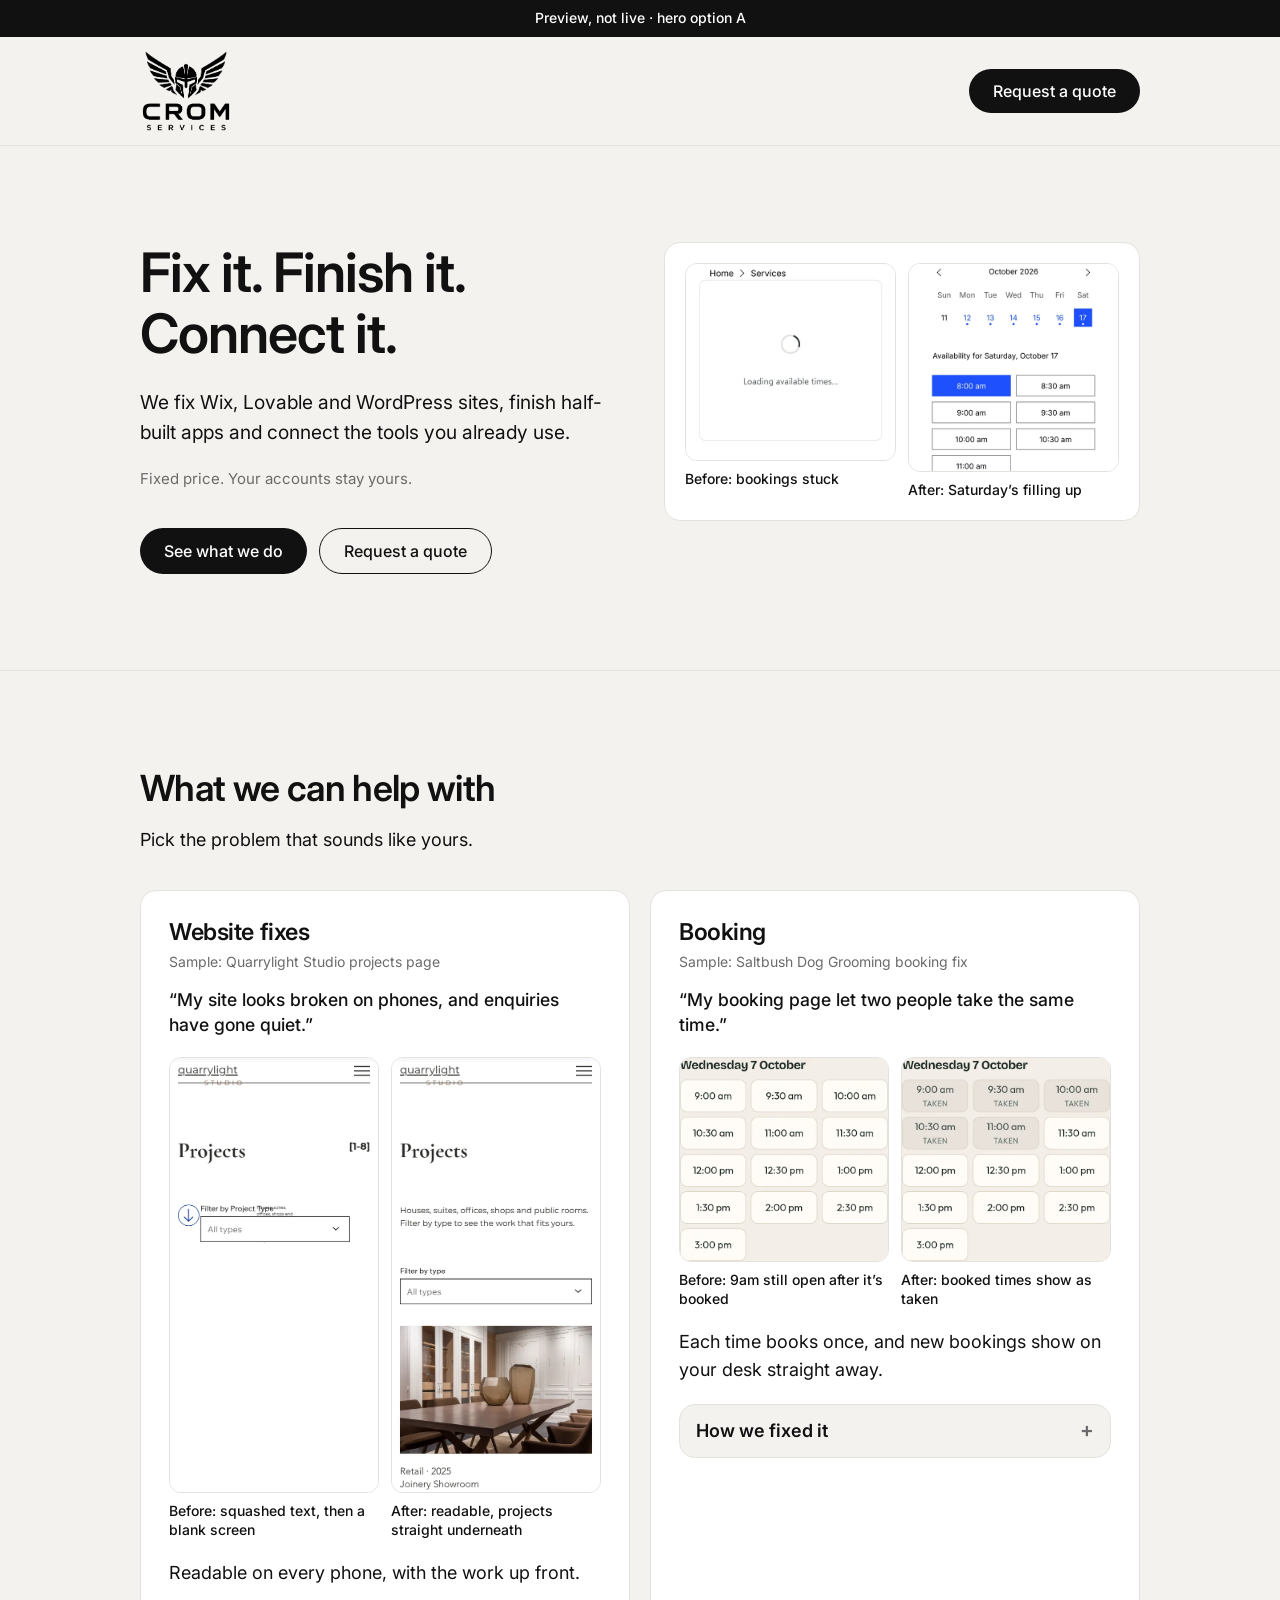
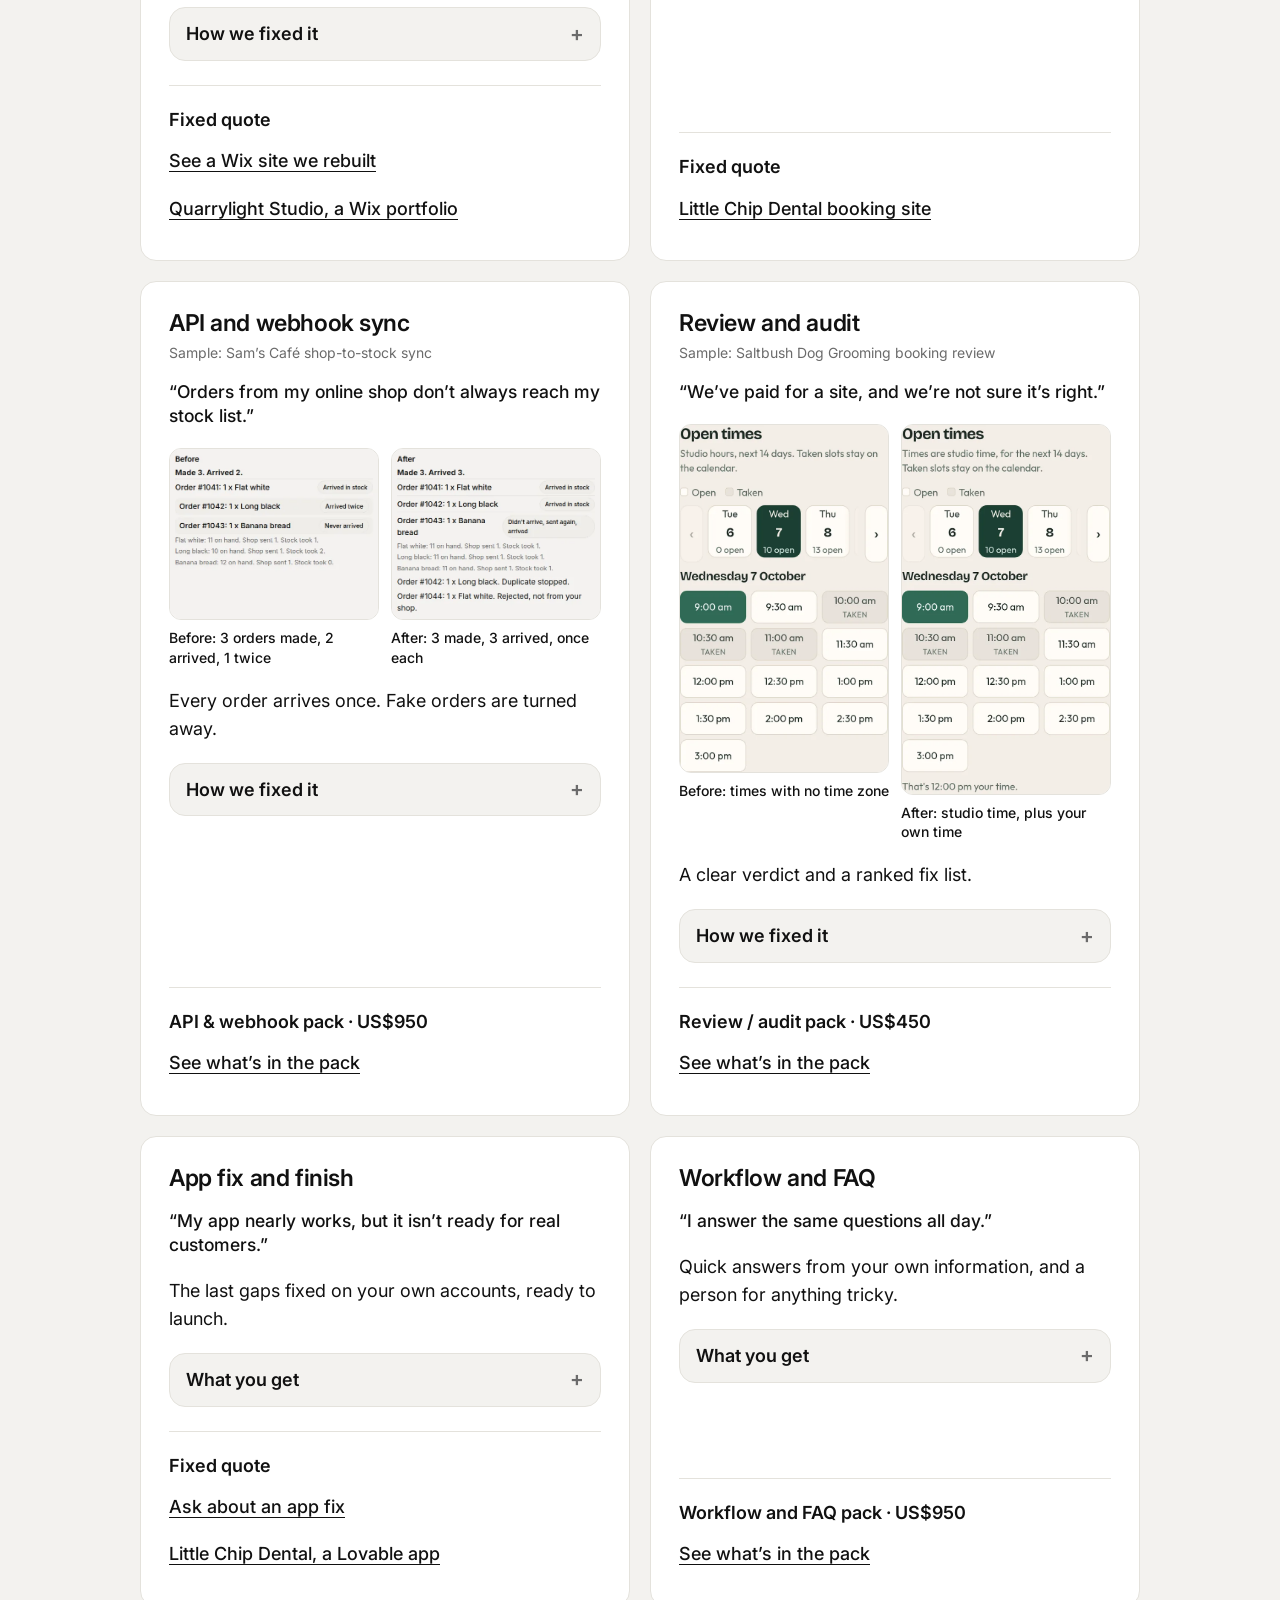
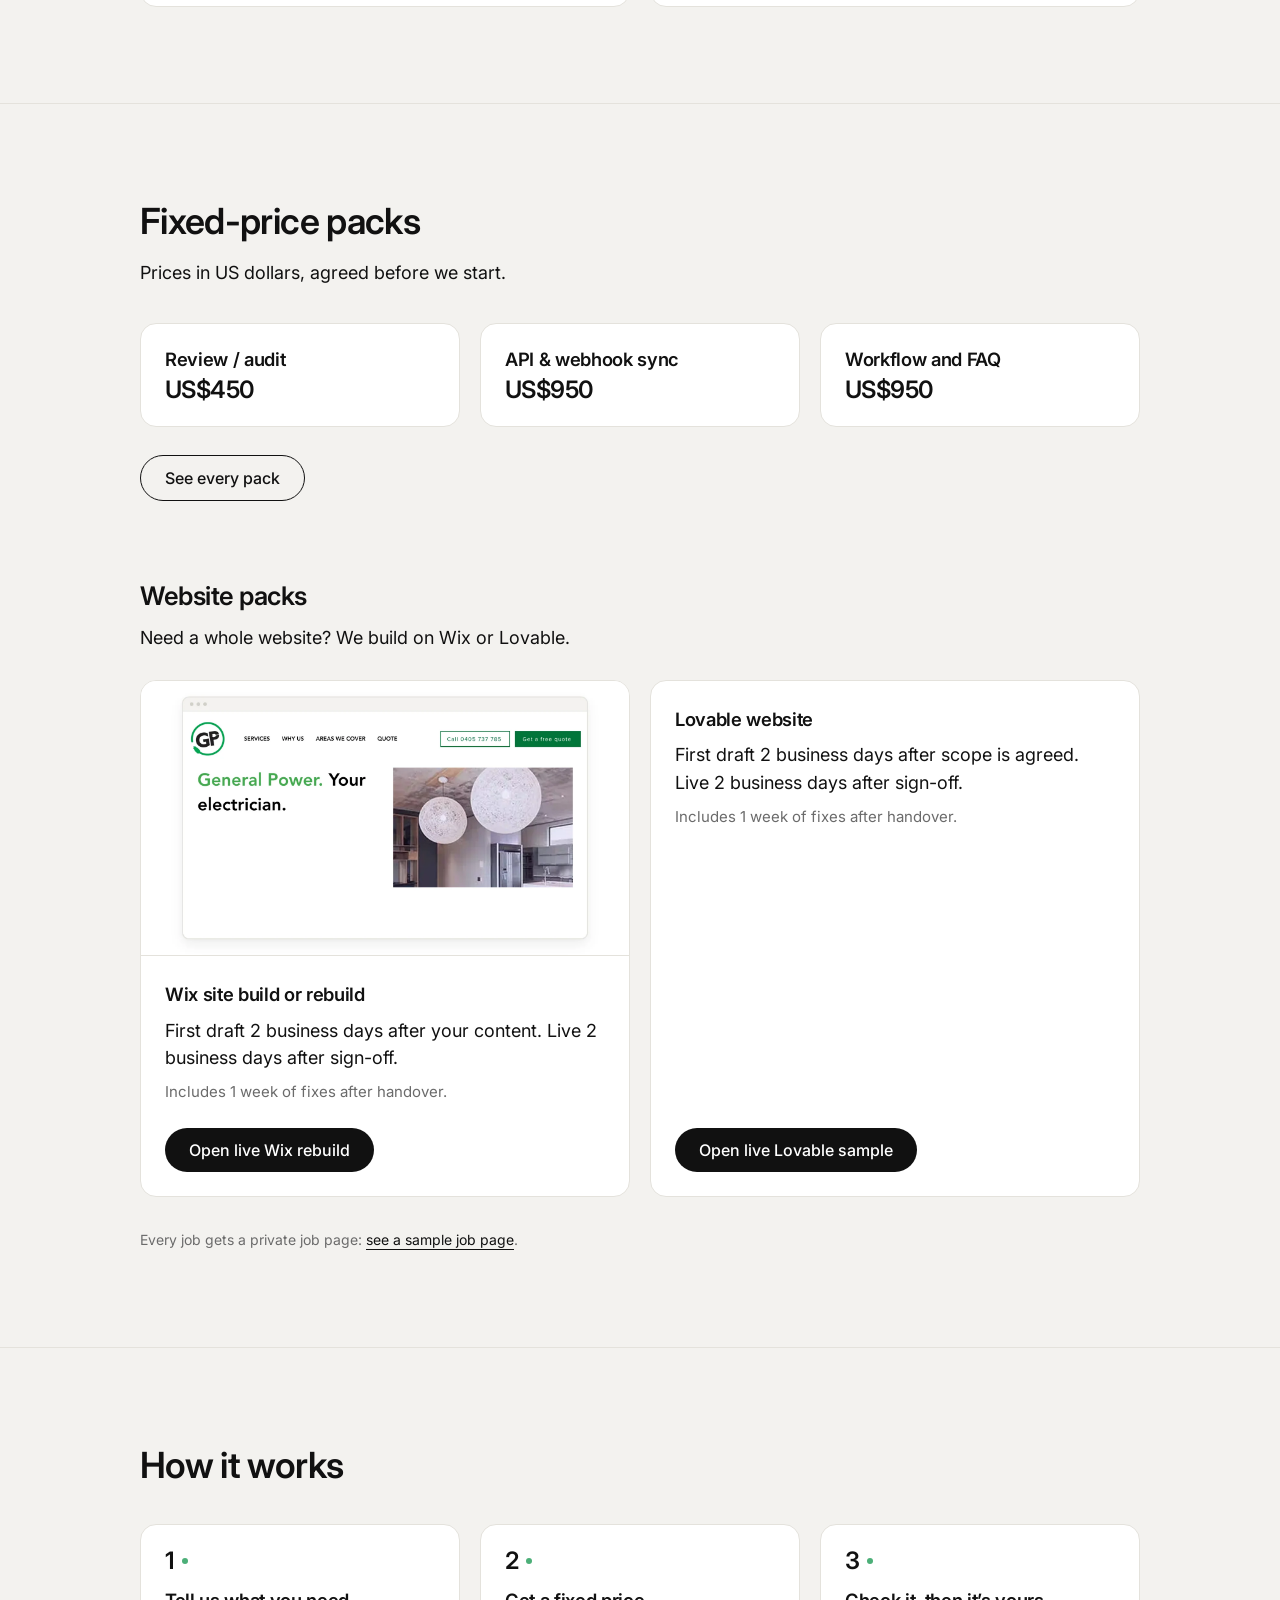
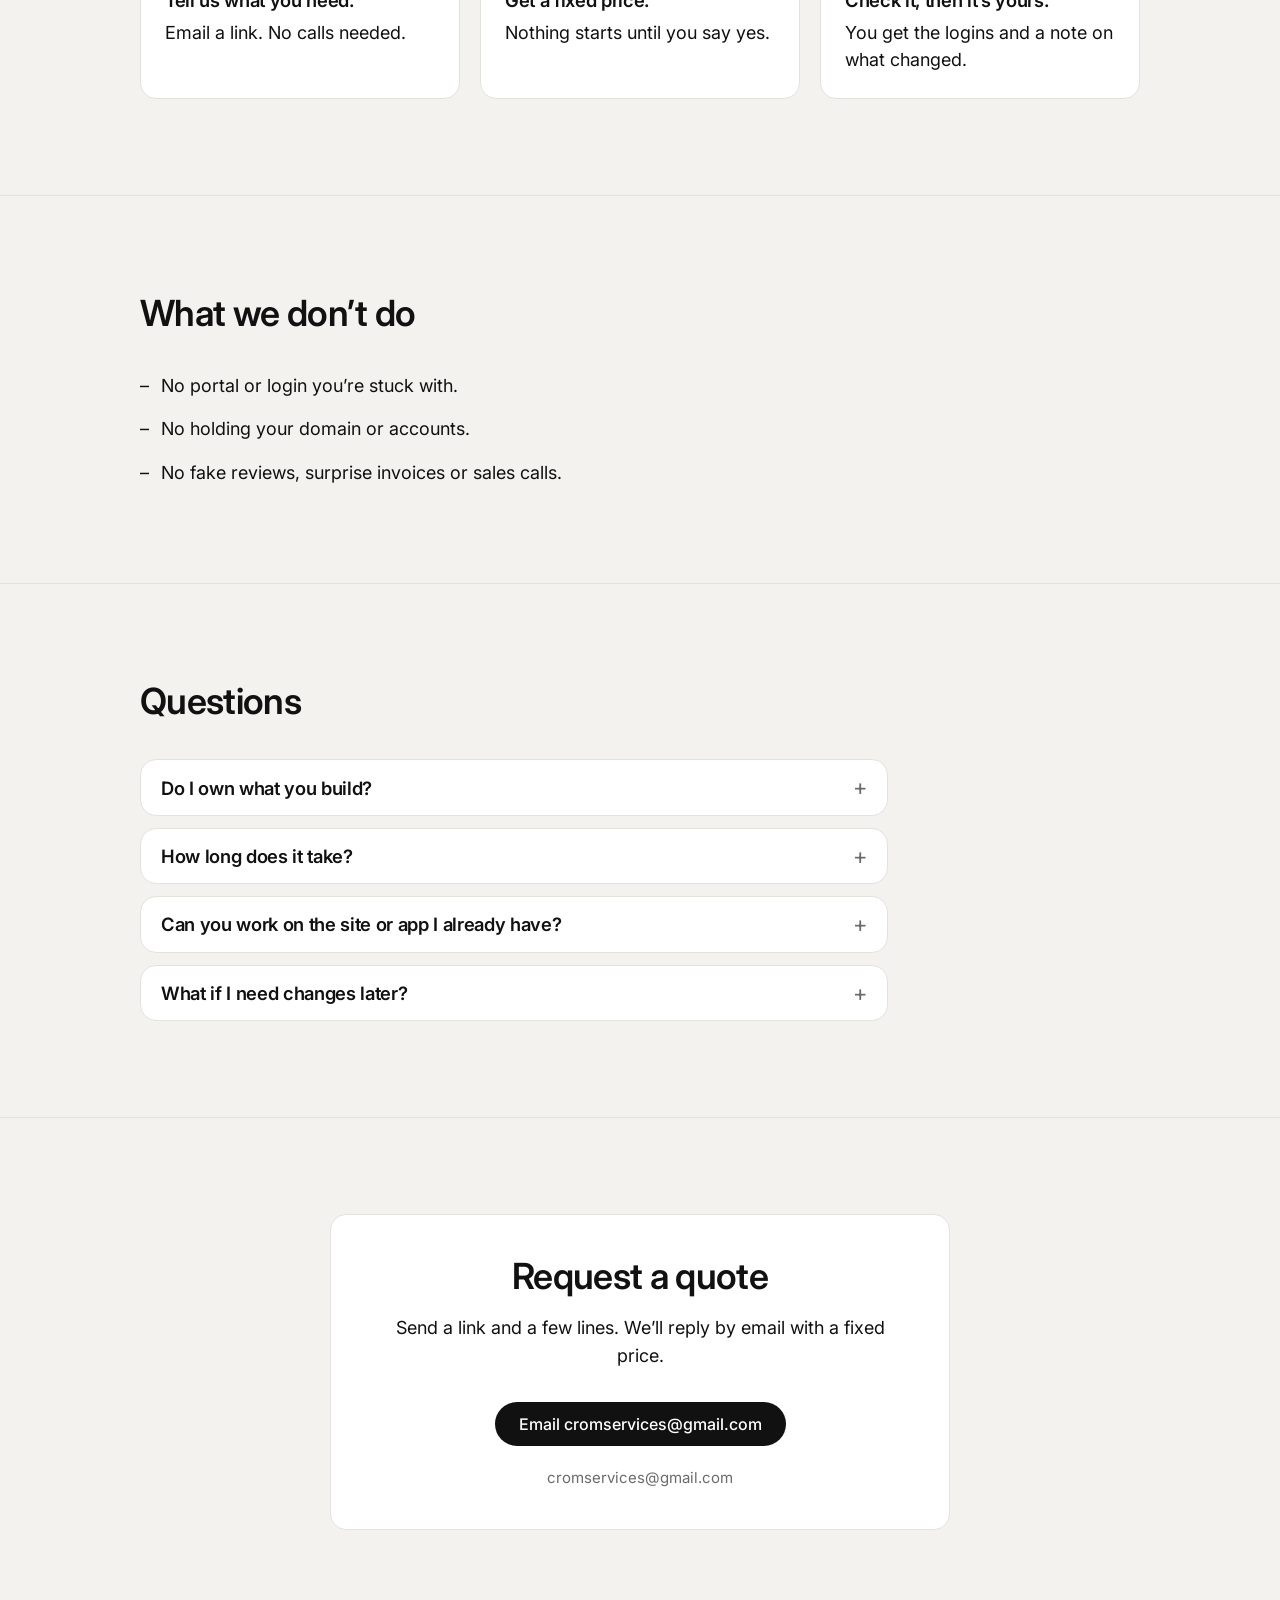
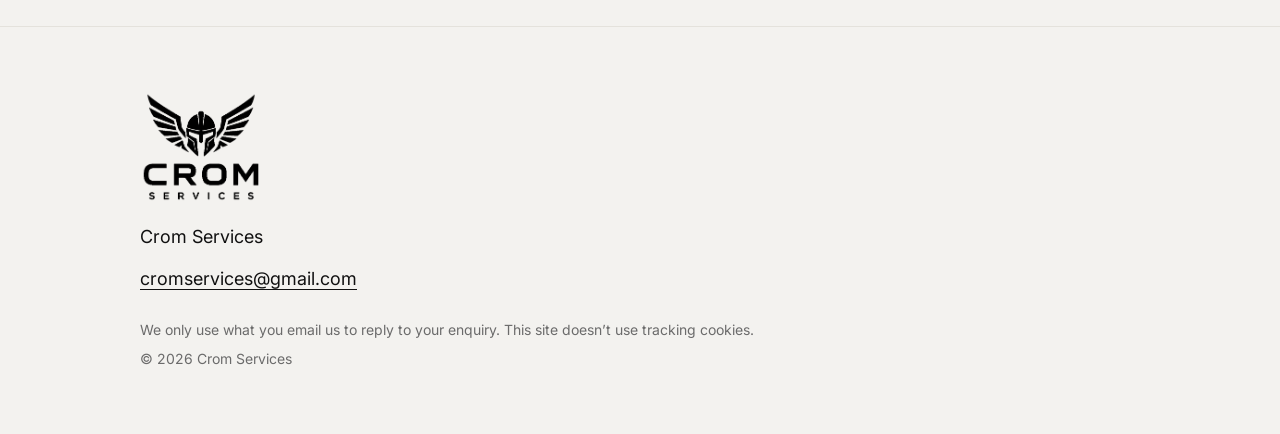
==== hero-a/index.html @ 118397bd "Preview: three hero options (A Wattlebird pair, B Saltbush pair, C Wattlebird loop)" ====
<!DOCTYPE html><html lang="en-AU"><head><meta charSet="utf-8"/><meta name="viewport" content="width=device-width, initial-scale=1"/><link rel="preload" as="image" href="img/logo-v26-lock-inverse-transparent-tight.png"/><link rel="preload" as="image" href="img/v3/hero-wb-before.webp"/><link rel="preload" as="image" href="img/v3/hero-wb-after.webp"/><link rel="stylesheet" href="styles-C2WuXiCx.css" data-precedence="default"/><link rel="stylesheet" href="https://fonts.googleapis.com/css2?family=Inter:wght@400;500;600;700&amp;display=swap" data-precedence="default"/><meta name="robots" content="noindex, nofollow, noarchive"/><meta name="googlebot" content="noindex, nofollow"/><title>Preview, not live · Crom Services | Automation, API and Website Fixes from Australia</title><meta name="author" content="Crom Services"/><meta property="og:type" content="website"/><meta property="og:site_name" content="Crom Services"/><meta property="og:locale" content="en_AU"/><meta name="description" content="We fix Wix, Lovable and WordPress sites, finish half-built apps and connect your tools. Fixed price before we start, and your accounts stay yours."/><meta property="og:title" content="Crom Services | Automation, API and Website Fixes from Australia"/><meta property="og:description" content="We fix Wix, Lovable and WordPress sites, finish half-built apps and connect your tools. Fixed price before we start, and your accounts stay yours."/><meta property="og:image" content="https://cromservices.com.au/v3/og-home-cafe-1200x630.jpg"/><meta property="og:image:width" content="1200"/><meta property="og:image:height" content="630"/><meta property="og:image:type" content="image/jpeg"/><meta property="og:image:alt" content="Sam&#x27;s Café orders before and after: 3 made and only 2 arrived in stock, then 3 made and all 3 arrived, once each. Fix it. Finish it. Connect it."/><meta name="twitter:card" content="summary_large_image"/><meta name="twitter:title" content="Crom Services | Automation, API and Website Fixes from Australia"/><meta name="twitter:description" content="We fix Wix, Lovable and WordPress sites, finish half-built apps and connect your tools. Fixed price before we start, and your accounts stay yours."/><meta name="twitter:image" content="https://cromservices.com.au/v3/og-home-cafe-1200x630.jpg"/><meta name="twitter:image:alt" content="Sam&#x27;s Café orders before and after: 3 made and only 2 arrived in stock, then 3 made and all 3 arrived, once each. Fix it. Finish it. Connect it."/><link rel="icon" href="img/favicon.ico" type="image/x-icon"/><link rel="preconnect" href="https://fonts.googleapis.com"/><link rel="preconnect" href="https://fonts.gstatic.com" crossorigin="anonymous"/></head><body><div role="note" style="position:sticky;top:0;z-index:70;background:#111111;color:#ffffff;font:500 14px/1.4 Inter,system-ui,sans-serif;text-align:center;padding:8px 16px;white-space:nowrap;height:37px;box-sizing:border-box">Preview, not live · hero option A</div><!--$--><a href="#main" class="skip-link">Skip to content</a><header style="top:37px" class="sticky top-0 z-50 border-b border-rule bg-paper"><div class="shell flex items-center justify-between gap-4 py-3"><a href="#top" aria-label="Crom Services, back to the top of the page" class="inline-flex min-h-11 items-center"><img src="img/logo-v26-lock-inverse-transparent-tight.png" alt="Crom Services" width="526" height="481" class="h-16 w-auto md:h-[84px]"/></a><a href="#quote" class="inline-flex min-h-11 cursor-pointer items-center justify-center rounded-full px-6 py-2.5 text-center text-base font-medium no-underline transition-colors disabled:pointer-events-none disabled:opacity-50 bg-ink text-surface hover:bg-ink-hover shrink-0 whitespace-nowrap">Request a quote</a></div></header><main id="main"><section id="top" class="shell pt-14 pb-16 md:pt-24 md:pb-24"><div class="grid items-start gap-10 md:grid-cols-2 md:gap-12"><div class="min-w-0"><h1 class="text-[2.05rem] leading-[1.18] md:text-[3.4rem] md:leading-[1.12]"><span class="block">Fix it. Finish it.</span><span class="block">Connect it.</span></h1><p class="mt-6 max-w-[62ch] text-[1.0625rem] md:text-[1.2rem]">We fix Wix, Lovable and WordPress sites, finish half-built apps and connect the tools you already use.</p><p class="mt-5 max-w-[62ch] text-[0.9375rem] leading-relaxed text-ink-soft">Fixed price. Your accounts stay yours.</p><div class="mt-9 flex flex-col gap-3 sm:flex-row"><a href="#services" class="inline-flex min-h-11 cursor-pointer items-center justify-center rounded-full px-6 py-2.5 text-center text-base font-medium no-underline transition-colors disabled:pointer-events-none disabled:opacity-50 bg-ink text-surface hover:bg-ink-hover w-full sm:w-auto">See what we do</a><a href="#quote" class="inline-flex min-h-11 cursor-pointer items-center justify-center rounded-full px-6 py-2.5 text-center text-base font-medium no-underline transition-colors disabled:pointer-events-none disabled:opacity-50 border border-ink bg-transparent text-ink hover:bg-ink/6 w-full sm:w-auto">Request a quote</a></div></div><div class="min-w-0 rounded-lg border border-rule bg-surface p-4 md:p-5"><div class="grid grid-cols-2 items-start gap-3"><figure class="m-0 min-w-0"><img src="img/v3/hero-wb-before.webp" alt="A booking page on a phone, stuck on “Loading available times…”" width="520" height="488" loading="eager" decoding="async" class="block h-auto w-full rounded-md border border-rule bg-paper"/><figcaption class="mt-2 text-[0.875rem] font-medium leading-snug">Before: bookings stuck</figcaption></figure><figure class="m-0 min-w-0"><img src="img/v3/hero-wb-after.webp" alt="The same booking page after the fix: Saturday selected, with morning times to book" width="520" height="516" loading="eager" decoding="async" class="block h-auto w-full rounded-md border border-rule bg-paper"/><figcaption class="mt-2 text-[0.875rem] font-medium leading-snug">After: Saturday’s filling up</figcaption></figure></div></div></div></section><section id="services" class="border-t border-rule"><div class="shell py-16 md:py-24"><div data-reveal="true"><h2 class="text-[1.75rem] md:text-[2.25rem]">What we can help with</h2><p class="mt-4 max-w-[62ch]">Pick the problem that sounds like yours.</p></div><ul class="mt-9 grid gap-5 md:grid-cols-2"><li id="website-fixes" data-reveal="true" class="flex min-w-0 flex-col rounded-lg border border-rule bg-surface p-6 md:p-7"><h3 class="text-[1.3rem] md:text-[1.45rem]">Website fixes</h3><p class="mt-1 text-[0.875rem] text-ink-soft">Sample: Quarrylight Studio projects page</p><p class="mt-4 text-[1.05rem] font-medium leading-snug md:text-[1.1rem]">“My site looks broken on phones, and enquiries have gone quiet.”</p><div class="mt-5 grid grid-cols-2 items-start gap-3"><figure class="m-0 min-w-0"><img src="img/v3/web-before-projects.webp" alt="Projects page on a phone before the fix: squashed text, then a blank screen" width="520" height="1085" loading="lazy" decoding="async" class="block h-auto w-full rounded-md border border-rule bg-paper"/><figcaption class="mt-2 text-[0.875rem] font-medium leading-snug">Before: squashed text, then a blank screen</figcaption></figure><figure class="m-0 min-w-0"><img src="img/v3/web-after-projects.webp" alt="The same page after the fix: readable intro, one filter and the first project" width="520" height="1085" loading="lazy" decoding="async" class="block h-auto w-full rounded-md border border-rule bg-paper"/><figcaption class="mt-2 text-[0.875rem] font-medium leading-snug">After: readable, projects straight underneath</figcaption></figure></div><p class="mt-5">Readable on every phone, with the work up front.</p><details class="group mt-5 rounded-lg border border-rule bg-paper"><summary class="flex min-h-11 cursor-pointer items-center justify-between gap-4 px-4 py-3 font-semibold">How we fixed it<span aria-hidden="true" class="shrink-0 text-[1.3rem] leading-none text-ink-soft transition-transform duration-200 group-open:rotate-45">+</span></summary><div class="px-4 pb-4"><ol class="space-y-2.5"><li class="flex gap-3"><span aria-hidden="true" class="mt-[0.1rem] inline-flex h-6 w-6 shrink-0 items-center justify-center rounded-full border border-rule bg-surface text-[0.8125rem] font-semibold">1</span><span>Send us the link and what’s wrong.</span></li><li class="flex gap-3"><span aria-hidden="true" class="mt-[0.1rem] inline-flex h-6 w-6 shrink-0 items-center justify-center rounded-full border border-rule bg-surface text-[0.8125rem] font-semibold">2</span><span>Get a fixed quote for the fix, or for a rebuild.</span></li><li class="flex gap-3"><span aria-hidden="true" class="mt-[0.1rem] inline-flex h-6 w-6 shrink-0 items-center justify-center rounded-full border border-rule bg-surface text-[0.8125rem] font-semibold">3</span><span>We fix it on your own account and check it on phone, tablet and desktop.</span></li></ol><p class="mt-4 text-[0.9375rem] text-ink-soft">What we found: squashed text, a stray label and a screen of empty space. We fixed what hid the projects first.</p></div></details><div class="mt-auto pt-6"><div class="border-t border-rule pt-5"><p class="font-semibold">Fixed quote</p><ul class="mt-1"><li><a href="https://www.generalpower.com.au" target="_blank" rel="noopener noreferrer" class="inline-block py-[0.6rem] font-medium underline underline-offset-4 hover:no-underline">See a Wix site we rebuilt<span class="sr-only"> (opens in a new tab)</span></a></li><li><a href="https://cromservices.wixstudio.com/crom-demo-portfolio" target="_blank" rel="noopener noreferrer" class="inline-block py-[0.6rem] font-medium underline underline-offset-4 hover:no-underline">Quarrylight Studio, a Wix portfolio<span class="sr-only"> (opens in a new tab)</span></a></li></ul></div></div></li><li id="booking" data-reveal="true" class="flex min-w-0 flex-col rounded-lg border border-rule bg-surface p-6 md:p-7"><h3 class="text-[1.3rem] md:text-[1.45rem]">Booking</h3><p class="mt-1 text-[0.875rem] text-ink-soft">Sample: Saltbush Dog Grooming booking fix</p><p class="mt-4 text-[1.05rem] font-medium leading-snug md:text-[1.1rem]">“My booking page let two people take the same time.”</p><div class="mt-5 grid grid-cols-2 items-start gap-3"><figure class="m-0 min-w-0"><img src="img/v3/book-before-9am.webp" alt="Booking times for Wednesday before the fix: 9:00 am still open after it was booked" width="560" height="546" loading="lazy" decoding="async" class="block h-auto w-full rounded-md border border-rule bg-paper"/><figcaption class="mt-2 text-[0.875rem] font-medium leading-snug">Before: 9am still open after it’s booked</figcaption></figure><figure class="m-0 min-w-0"><img src="img/v3/book-after-9am.webp" alt="The same day after the fix: 9:00 am and the other booked times show as taken" width="560" height="546" loading="lazy" decoding="async" class="block h-auto w-full rounded-md border border-rule bg-paper"/><figcaption class="mt-2 text-[0.875rem] font-medium leading-snug">After: booked times show as taken</figcaption></figure></div><p class="mt-5">Each time books once, and new bookings show on your desk straight away.</p><details class="group mt-5 rounded-lg border border-rule bg-paper"><summary class="flex min-h-11 cursor-pointer items-center justify-between gap-4 px-4 py-3 font-semibold">How we fixed it<span aria-hidden="true" class="shrink-0 text-[1.3rem] leading-none text-ink-soft transition-transform duration-200 group-open:rotate-45">+</span></summary><div class="px-4 pb-4"><ol class="space-y-2.5"><li class="flex gap-3"><span aria-hidden="true" class="mt-[0.1rem] inline-flex h-6 w-6 shrink-0 items-center justify-center rounded-full border border-rule bg-surface text-[0.8125rem] font-semibold">1</span><span>Booked times now show as taken for everyone.</span></li><li class="flex gap-3"><span aria-hidden="true" class="mt-[0.1rem] inline-flex h-6 w-6 shrink-0 items-center justify-center rounded-full border border-rule bg-surface text-[0.8125rem] font-semibold">2</span><span>If two people try at once, the second is asked to pick another time.</span></li><li class="flex gap-3"><span aria-hidden="true" class="mt-[0.1rem] inline-flex h-6 w-6 shrink-0 items-center justify-center rounded-full border border-rule bg-surface text-[0.8125rem] font-semibold">3</span><span>New bookings appear on your desk without a reload.</span></li></ol><p class="mt-4 text-[0.9375rem] text-ink-soft">We found nine problems. Fixed first: the four that stop launch, double bookings first. Then the next three. Flagged for later: two that don’t lose bookings.</p></div></details><div class="mt-auto pt-6"><div class="border-t border-rule pt-5"><p class="font-semibold">Fixed quote</p><ul class="mt-1"><li><a href="https://little-chip-dental.lovable.app/" target="_blank" rel="noopener noreferrer" class="inline-block py-[0.6rem] font-medium underline underline-offset-4 hover:no-underline">Little Chip Dental booking site<span class="sr-only"> (opens in a new tab)</span></a></li></ul></div></div></li><li id="api-sync" data-reveal="true" class="flex min-w-0 flex-col rounded-lg border border-rule bg-surface p-6 md:p-7"><h3 class="text-[1.3rem] md:text-[1.45rem]">API and webhook sync</h3><p class="mt-1 text-[0.875rem] text-ink-soft">Sample: Sam’s Café shop-to-stock sync</p><p class="mt-4 text-[1.05rem] font-medium leading-snug md:text-[1.1rem]">“Orders from my online shop don’t always reach my stock list.”</p><div class="mt-5 grid grid-cols-2 items-start gap-3"><figure class="m-0 min-w-0"><img src="img/v3/api-before-orders.webp" alt="Before: 3 orders made, 2 arrived in stock. One arrived twice and one never arrived." width="492" height="403" loading="lazy" decoding="async" class="block h-auto w-full rounded-md border border-rule bg-paper"/><figcaption class="mt-2 text-[0.875rem] font-medium leading-snug">Before: 3 orders made, 2 arrived, 1 twice</figcaption></figure><figure class="m-0 min-w-0"><img src="img/v3/api-after-orders.webp" alt="After: 3 orders made, 3 arrived in stock. The repeat was stopped and a fake order was turned away." width="492" height="403" loading="lazy" decoding="async" class="block h-auto w-full rounded-md border border-rule bg-paper"/><figcaption class="mt-2 text-[0.875rem] font-medium leading-snug">After: 3 made, 3 arrived, once each</figcaption></figure></div><p class="mt-5">Every order arrives once. Fake orders are turned away.</p><details class="group mt-5 rounded-lg border border-rule bg-paper"><summary class="flex min-h-11 cursor-pointer items-center justify-between gap-4 px-4 py-3 font-semibold">How we fixed it<span aria-hidden="true" class="shrink-0 text-[1.3rem] leading-none text-ink-soft transition-transform duration-200 group-open:rotate-45">+</span></summary><div class="px-4 pb-4"><ol class="space-y-2.5"><li class="flex gap-3"><span aria-hidden="true" class="mt-[0.1rem] inline-flex h-6 w-6 shrink-0 items-center justify-center rounded-full border border-rule bg-surface text-[0.8125rem] font-semibold">1</span><span>Name the two tools that should talk to each other.</span></li><li class="flex gap-3"><span aria-hidden="true" class="mt-[0.1rem] inline-flex h-6 w-6 shrink-0 items-center justify-center rounded-full border border-rule bg-surface text-[0.8125rem] font-semibold">2</span><span>Missing orders are sent again, and repeats are stopped.</span></li><li class="flex gap-3"><span aria-hidden="true" class="mt-[0.1rem] inline-flex h-6 w-6 shrink-0 items-center justify-center rounded-full border border-rule bg-surface text-[0.8125rem] font-semibold">3</span><span>One connection, checked and handed over.</span></li></ol><img src="img/v3/api-triage.webp" alt="What we checked: 1 order never arrived and 1 arrived twice. Fixed first: missing orders, then duplicates. Flagged for later: orders from before the switch-on." width="1100" height="483" loading="lazy" decoding="async" class="mt-4 block h-auto w-full rounded-md border border-rule"/></div></details><div class="mt-auto pt-6"><div class="border-t border-rule pt-5"><p class="font-semibold">API &amp; webhook pack · US$950</p><ul class="mt-1"><li><a href="https://cromservices.github.io/job-page-sample/packs/" target="_blank" rel="noopener noreferrer" class="inline-block py-[0.6rem] font-medium underline underline-offset-4 hover:no-underline">See what’s in the pack<span class="sr-only"> (opens in a new tab)</span></a></li></ul></div></div></li><li id="review" data-reveal="true" class="flex min-w-0 flex-col rounded-lg border border-rule bg-surface p-6 md:p-7"><h3 class="text-[1.3rem] md:text-[1.45rem]">Review and audit</h3><p class="mt-1 text-[0.875rem] text-ink-soft">Sample: Saltbush Dog Grooming booking review</p><p class="mt-4 text-[1.05rem] font-medium leading-snug md:text-[1.1rem]">“We’ve paid for a site, and we’re not sure it’s right.”</p><div class="mt-5 grid grid-cols-2 items-start gap-3"><figure class="m-0 min-w-0"><img src="img/v3/review-before-time.webp" alt="Booking times on a phone before the fix, with no time zone shown" width="560" height="934" loading="lazy" decoding="async" class="block h-auto w-full rounded-md border border-rule bg-paper"/><figcaption class="mt-2 text-[0.875rem] font-medium leading-snug">Before: times with no time zone</figcaption></figure><figure class="m-0 min-w-0"><img src="img/v3/review-after-time.webp" alt="The same times after the fix, marked studio time, with “That’s 12:00 pm your time.” underneath" width="560" height="993" loading="lazy" decoding="async" class="block h-auto w-full rounded-md border border-rule bg-paper"/><figcaption class="mt-2 text-[0.875rem] font-medium leading-snug">After: studio time, plus your own time</figcaption></figure></div><p class="mt-5">A clear verdict and a ranked fix list.</p><details class="group mt-5 rounded-lg border border-rule bg-paper"><summary class="flex min-h-11 cursor-pointer items-center justify-between gap-4 px-4 py-3 font-semibold">How we fixed it<span aria-hidden="true" class="shrink-0 text-[1.3rem] leading-none text-ink-soft transition-transform duration-200 group-open:rotate-45">+</span></summary><div class="px-4 pb-4"><ol class="space-y-2.5"><li class="flex gap-3"><span aria-hidden="true" class="mt-[0.1rem] inline-flex h-6 w-6 shrink-0 items-center justify-center rounded-full border border-rule bg-surface text-[0.8125rem] font-semibold">1</span><span>Tell us what to check: a website, an app or an automation.</span></li><li class="flex gap-3"><span aria-hidden="true" class="mt-[0.1rem] inline-flex h-6 w-6 shrink-0 items-center justify-center rounded-full border border-rule bg-surface text-[0.8125rem] font-semibold">2</span><span>Get a clear verdict, with fixes ranked by what they’d cost you.</span></li><li class="flex gap-3"><span aria-hidden="true" class="mt-[0.1rem] inline-flex h-6 w-6 shrink-0 items-center justify-center rounded-full border border-rule bg-surface text-[0.8125rem] font-semibold">3</span><span>Get an hours estimate, so you decide what to fix first.</span></li></ol><img src="img/v3/review-triage.webp" alt="Our ranking for the booking site: fix now, fix next and flagged for later, each with a one-line reason" width="840" height="930" loading="lazy" decoding="async" class="mt-4 block h-auto w-full rounded-md border border-rule"/></div></details><div class="mt-auto pt-6"><div class="border-t border-rule pt-5"><p class="font-semibold">Review / audit pack · US$450</p><ul class="mt-1"><li><a href="https://cromservices.github.io/job-page-sample/packs/" target="_blank" rel="noopener noreferrer" class="inline-block py-[0.6rem] font-medium underline underline-offset-4 hover:no-underline">See what’s in the pack<span class="sr-only"> (opens in a new tab)</span></a></li></ul></div></div></li><li id="app-fix" data-reveal="true" class="flex min-w-0 flex-col rounded-lg border border-rule bg-surface p-6 md:p-7"><h3 class="text-[1.3rem] md:text-[1.45rem]">App fix and finish</h3><p class="mt-4 text-[1.05rem] font-medium leading-snug md:text-[1.1rem]">“My app nearly works, but it isn’t ready for real customers.”</p><p class="mt-5">The last gaps fixed on your own accounts, ready to launch.</p><details class="group mt-5 rounded-lg border border-rule bg-paper"><summary class="flex min-h-11 cursor-pointer items-center justify-between gap-4 px-4 py-3 font-semibold">What you get<span aria-hidden="true" class="shrink-0 text-[1.3rem] leading-none text-ink-soft transition-transform duration-200 group-open:rotate-45">+</span></summary><div class="px-4 pb-4"><ol class="space-y-2.5"><li class="flex gap-3"><span aria-hidden="true" class="mt-[0.1rem] inline-flex h-6 w-6 shrink-0 items-center justify-center rounded-full border border-rule bg-surface text-[0.8125rem] font-semibold">1</span><span>Send us the app and a list of what isn’t working.</span></li><li class="flex gap-3"><span aria-hidden="true" class="mt-[0.1rem] inline-flex h-6 w-6 shrink-0 items-center justify-center rounded-full border border-rule bg-surface text-[0.8125rem] font-semibold">2</span><span>Agree a fixed price for one fix or a short finish list.</span></li><li class="flex gap-3"><span aria-hidden="true" class="mt-[0.1rem] inline-flex h-6 w-6 shrink-0 items-center justify-center rounded-full border border-rule bg-surface text-[0.8125rem] font-semibold">3</span><span>We fix it, check every step on your own web address and send a short note on what changed.</span></li></ol></div></details><div class="mt-auto pt-6"><div class="border-t border-rule pt-5"><p class="font-semibold">Fixed quote</p><ul class="mt-1"><li><a href="mailto:cromservices@gmail.com?subject=App%20fix%20and%20finish&amp;body=Hi%20Crom%20Services%2C%0A%0ALink%20to%20the%20app%3A%0AWhat%20it%20is%20built%20with%20%28Lovable%20or%20other%29%3A%0AWhat%20isn%E2%80%99t%20working%3A%0A" class="inline-block py-[0.6rem] font-medium underline underline-offset-4 hover:no-underline">Ask about an app fix</a></li><li><a href="https://little-chip-dental.lovable.app/" target="_blank" rel="noopener noreferrer" class="inline-block py-[0.6rem] font-medium underline underline-offset-4 hover:no-underline">Little Chip Dental, a Lovable app<span class="sr-only"> (opens in a new tab)</span></a></li></ul></div></div></li><li id="workflow" data-reveal="true" class="flex min-w-0 flex-col rounded-lg border border-rule bg-surface p-6 md:p-7"><h3 class="text-[1.3rem] md:text-[1.45rem]">Workflow and FAQ</h3><p class="mt-4 text-[1.05rem] font-medium leading-snug md:text-[1.1rem]">“I answer the same questions all day.”</p><p class="mt-5">Quick answers from your own information, and a person for anything tricky.</p><details class="group mt-5 rounded-lg border border-rule bg-paper"><summary class="flex min-h-11 cursor-pointer items-center justify-between gap-4 px-4 py-3 font-semibold">What you get<span aria-hidden="true" class="shrink-0 text-[1.3rem] leading-none text-ink-soft transition-transform duration-200 group-open:rotate-45">+</span></summary><div class="px-4 pb-4"><ol class="space-y-2.5"><li class="flex gap-3"><span aria-hidden="true" class="mt-[0.1rem] inline-flex h-6 w-6 shrink-0 items-center justify-center rounded-full border border-rule bg-surface text-[0.8125rem] font-semibold">1</span><span>Pick one workflow, or one set of customer questions.</span></li><li class="flex gap-3"><span aria-hidden="true" class="mt-[0.1rem] inline-flex h-6 w-6 shrink-0 items-center justify-center rounded-full border border-rule bg-surface text-[0.8125rem] font-semibold">2</span><span>It’s set up in the tools you already use, then checked and handed over.</span></li><li class="flex gap-3"><span aria-hidden="true" class="mt-[0.1rem] inline-flex h-6 w-6 shrink-0 items-center justify-center rounded-full border border-rule bg-surface text-[0.8125rem] font-semibold">3</span><span>You pay any running costs directly.</span></li></ol></div></details><div class="mt-auto pt-6"><div class="border-t border-rule pt-5"><p class="font-semibold">Workflow and FAQ pack · US$950</p><ul class="mt-1"><li><a href="https://cromservices.github.io/job-page-sample/packs/" target="_blank" rel="noopener noreferrer" class="inline-block py-[0.6rem] font-medium underline underline-offset-4 hover:no-underline">See what’s in the pack<span class="sr-only"> (opens in a new tab)</span></a></li></ul></div></div></li></ul></div></section><section id="packs" class="border-t border-rule"><div class="shell py-16 md:py-24"><h2 data-reveal="true" class="text-[1.75rem] md:text-[2.25rem]">Fixed-price packs</h2><p data-reveal="true" class="mt-4 max-w-[62ch]">Prices in US dollars, agreed before we start.</p><ul class="mt-9 grid gap-5 md:grid-cols-3"><li data-reveal="true" class="flex flex-col rounded-lg border border-rule bg-surface p-6"><h3 class="text-[1.15rem]">Review / audit</h3><p class="mt-2 text-[1.5rem] font-semibold leading-none tracking-tight">US$450</p></li><li data-reveal="true" class="flex flex-col rounded-lg border border-rule bg-surface p-6"><h3 class="text-[1.15rem]">API &amp; webhook sync</h3><p class="mt-2 text-[1.5rem] font-semibold leading-none tracking-tight">US$950</p></li><li data-reveal="true" class="flex flex-col rounded-lg border border-rule bg-surface p-6"><h3 class="text-[1.15rem]">Workflow and FAQ</h3><p class="mt-2 text-[1.5rem] font-semibold leading-none tracking-tight">US$950</p></li></ul><div data-reveal="true" class="mt-7"><a href="https://cromservices.github.io/job-page-sample/packs/" target="_blank" rel="noopener noreferrer" class="inline-flex min-h-11 cursor-pointer items-center justify-center rounded-full px-6 py-2.5 text-center text-base font-medium no-underline transition-colors disabled:pointer-events-none disabled:opacity-50 border border-ink bg-transparent text-ink hover:bg-ink/6 w-full sm:w-auto">See every pack<span class="sr-only"> (opens in a new tab)</span></a></div><h3 data-reveal="true" class="mt-16 text-[1.35rem] md:mt-20 md:text-[1.6rem]">Website packs</h3><p data-reveal="true" class="mt-3 max-w-[62ch]">Need a whole website? We build on Wix or Lovable.</p><ul class="mt-7 grid gap-5 md:grid-cols-2"><li data-reveal="true" class="flex flex-col overflow-hidden rounded-lg border border-rule bg-surface"><a href="https://www.generalpower.com.au" target="_blank" rel="noopener noreferrer" class="block border-b border-rule"><img src="img/packs-thumb-wix-generalpower-1600x900.webp" alt="Home page of a Wix site we rebuilt for a local electrician" width="1600" height="900" loading="lazy" decoding="async" class="block h-auto w-full object-cover" style="aspect-ratio:16 / 9"/><span class="sr-only"> (opens in a new tab)</span></a><div class="flex flex-1 flex-col p-6"><h4 class="text-[1.15rem] font-semibold tracking-[-0.018em]">Wix site build or rebuild</h4><p class="mt-2">First draft 2 business days after your content. Live 2 business days after sign-off.</p><p class="mt-2 text-[0.9375rem] text-ink-soft">Includes 1 week of fixes after handover.</p><div class="mt-auto pt-6"><a href="https://www.generalpower.com.au" target="_blank" rel="noopener noreferrer" class="inline-flex min-h-11 cursor-pointer items-center justify-center rounded-full px-6 py-2.5 text-center text-base font-medium no-underline transition-colors disabled:pointer-events-none disabled:opacity-50 bg-ink text-surface hover:bg-ink-hover w-full sm:w-auto whitespace-nowrap">Open live Wix rebuild<span class="sr-only"> (opens in a new tab)</span></a></div></div></li><li data-reveal="true" class="flex flex-col overflow-hidden rounded-lg border border-rule bg-surface"><div class="flex flex-1 flex-col p-6"><h4 class="text-[1.15rem] font-semibold tracking-[-0.018em]">Lovable website</h4><p class="mt-2">First draft 2 business days after scope is agreed. Live 2 business days after sign-off.</p><p class="mt-2 text-[0.9375rem] text-ink-soft">Includes 1 week of fixes after handover.</p><div class="mt-auto pt-6"><a href="https://little-chip-dental.lovable.app/" target="_blank" rel="noopener noreferrer" class="inline-flex min-h-11 cursor-pointer items-center justify-center rounded-full px-6 py-2.5 text-center text-base font-medium no-underline transition-colors disabled:pointer-events-none disabled:opacity-50 bg-ink text-surface hover:bg-ink-hover w-full sm:w-auto whitespace-nowrap">Open live Lovable sample<span class="sr-only"> (opens in a new tab)</span></a></div></div></li></ul><p data-reveal="true" class="mt-8 max-w-[68ch] text-[0.875rem] leading-relaxed text-ink-soft">Every job gets a private job page:<!-- --> <a href="https://cromservices.github.io/job-page-sample/" target="_blank" rel="noopener noreferrer" class="text-ink underline underline-offset-4 hover:no-underline">see a sample job page<span class="sr-only"> (opens in a new tab)</span></a>.</p></div></section><section id="how" class="border-t border-rule"><div class="shell py-16 md:py-24"><h2 data-reveal="true" class="text-[1.75rem] md:text-[2.25rem]">How it works</h2><ol class="mt-9 grid gap-5 md:grid-cols-3"><li data-reveal="true" class="rounded-lg border border-rule bg-surface p-6"><p class="flex items-center gap-2"><span class="text-[1.5rem] font-semibold leading-none tracking-tight">1</span><span aria-hidden="true" class="h-1.5 w-1.5 rounded-full bg-accent-green"></span></p><h3 class="mt-4 text-[1.15rem]">Tell us what you need.</h3><p class="mt-2">Email a link. No calls needed.</p></li><li data-reveal="true" class="rounded-lg border border-rule bg-surface p-6"><p class="flex items-center gap-2"><span class="text-[1.5rem] font-semibold leading-none tracking-tight">2</span><span aria-hidden="true" class="h-1.5 w-1.5 rounded-full bg-accent-green"></span></p><h3 class="mt-4 text-[1.15rem]">Get a fixed price.</h3><p class="mt-2">Nothing starts until you say yes.</p></li><li data-reveal="true" class="rounded-lg border border-rule bg-surface p-6"><p class="flex items-center gap-2"><span class="text-[1.5rem] font-semibold leading-none tracking-tight">3</span><span aria-hidden="true" class="h-1.5 w-1.5 rounded-full bg-accent-green"></span></p><h3 class="mt-4 text-[1.15rem]">Check it, then it’s yours.</h3><p class="mt-2">You get the logins and a note on what changed.</p></li></ol></div></section><section id="dont" class="border-t border-rule"><div class="shell py-16 md:py-24"><h2 data-reveal="true" class="text-[1.75rem] md:text-[2.25rem]">What we don’t do</h2><ul data-reveal="true" class="mt-9 max-w-[62ch] space-y-4"><li class="flex gap-3"><span aria-hidden="true" class="shrink-0">–</span><span>No portal or login you’re stuck with.</span></li><li class="flex gap-3"><span aria-hidden="true" class="shrink-0">–</span><span>No holding your domain or accounts.</span></li><li class="flex gap-3"><span aria-hidden="true" class="shrink-0">–</span><span>No fake reviews, surprise invoices or sales calls.</span></li></ul></div></section><section id="faq" class="border-t border-rule"><div class="shell py-16 md:py-24"><h2 data-reveal="true" class="text-[1.75rem] md:text-[2.25rem]">Questions</h2><div data-reveal="true" class="mt-9 max-w-[68ch] space-y-3"><details class="group rounded-lg border border-rule bg-surface"><summary class="flex cursor-pointer items-center justify-between gap-4 px-5 py-4 min-h-11"><h3 class="m-0 text-[1.05rem] font-semibold md:text-[1.15rem]">Do I own what you build?</h3><span aria-hidden="true" class="shrink-0 text-[1.4rem] leading-none text-ink-soft transition-transform duration-200 group-open:rotate-45">+</span></summary><p class="px-5 pb-5">Yes. The domain, hosting and accounts are in your name, and you get the logins.</p></details><details class="group rounded-lg border border-rule bg-surface"><summary class="flex cursor-pointer items-center justify-between gap-4 px-5 py-4 min-h-11"><h3 class="m-0 text-[1.05rem] font-semibold md:text-[1.15rem]">How long does it take?</h3><span aria-hidden="true" class="shrink-0 text-[1.4rem] leading-none text-ink-soft transition-transform duration-200 group-open:rotate-45">+</span></summary><p class="px-5 pb-5">It depends on the job. Every pack and quote comes with a timeline, so you know before you agree to anything.</p></details><details class="group rounded-lg border border-rule bg-surface"><summary class="flex cursor-pointer items-center justify-between gap-4 px-5 py-4 min-h-11"><h3 class="m-0 text-[1.05rem] font-semibold md:text-[1.15rem]">Can you work on the site or app I already have?</h3><span aria-hidden="true" class="shrink-0 text-[1.4rem] leading-none text-ink-soft transition-transform duration-200 group-open:rotate-45">+</span></summary><p class="px-5 pb-5">Yes. Most jobs start with something you already have on Wix, Lovable, WordPress or similar. We fix or finish it rather than start again, unless a rebuild would cost you less.</p></details><details class="group rounded-lg border border-rule bg-surface"><summary class="flex cursor-pointer items-center justify-between gap-4 px-5 py-4 min-h-11"><h3 class="m-0 text-[1.05rem] font-semibold md:text-[1.15rem]">What if I need changes later?</h3><span aria-hidden="true" class="shrink-0 text-[1.4rem] leading-none text-ink-soft transition-transform duration-200 group-open:rotate-45">+</span></summary><p class="px-5 pb-5">Small changes are covered if we look after it on a retainer. Otherwise we quote them one at a time.</p></details></div></div></section><section id="quote" class="border-t border-rule"><div class="shell py-16 md:py-24"><div data-reveal="true" class="mx-auto max-w-[620px] rounded-lg border border-rule bg-surface p-6 text-center md:p-10"><h2 class="text-[1.75rem] md:text-[2.25rem]">Request a quote</h2><p class="mx-auto mt-4 max-w-[48ch]">Send a link and a few lines. We’ll reply by email with a fixed price.</p><div class="mt-8"><a href="mailto:cromservices@gmail.com?subject=Quote%20request&amp;body=Hi%20Crom%20Services%2C%0A%0ABusiness%20name%3A%0AWhat%20you%20need%20help%20with%3A%0ALink%20to%20your%20site%20or%20app%20%28if%20any%29%3A%0AAnything%20else%20we%20should%20know%3A%0A" class="inline-flex min-h-11 cursor-pointer items-center justify-center rounded-full px-6 py-2.5 text-center text-base font-medium no-underline transition-colors disabled:pointer-events-none disabled:opacity-50 bg-ink text-surface hover:bg-ink-hover w-full sm:w-auto whitespace-nowrap">Email cromservices@gmail.com</a></div><p class="mt-5 text-[0.9375rem] text-ink-soft"><span class="selectable whitespace-nowrap">cromservices@gmail.com</span></p></div></div></section></main><footer class="border-t border-rule bg-paper"><div class="shell py-12 md:py-16"><img src="img/logo-v26-lock-inverse-transparent-tight.png" alt="Crom Services" width="526" height="481" class="h-24 w-auto md:h-28"/><div class="mt-5 space-y-1.5"><p>Crom Services</p><p><a href="mailto:cromservices@gmail.com" class="inline-flex min-h-11 items-center underline underline-offset-4 hover:no-underline">cromservices@gmail.com</a></p><p class="pt-3 text-[0.875rem] leading-relaxed text-ink-soft">We only use what you email us to reply to your enquiry. This site doesn’t use tracking cookies.</p><p class="text-[0.875rem] text-ink-soft">© 2026 Crom Services</p></div></div></footer><!--/$--></body></html>
---- hero-a/styles-C2WuXiCx.css ----
/*! tailwindcss v4.3.3 | MIT License | https://tailwindcss.com */
@layer properties{@supports (((-webkit-hyphens:none)) and (not (margin-trim:inline))) or ((-moz-orient:inline) and (not (color:rgb(from red r g b)))){*,:before,:after,::backdrop{--tw-space-y-reverse:0;--tw-border-style:solid;--tw-leading:initial;--tw-font-weight:initial;--tw-tracking:initial;--tw-outline-style:solid;--tw-blur:initial;--tw-brightness:initial;--tw-contrast:initial;--tw-grayscale:initial;--tw-hue-rotate:initial;--tw-invert:initial;--tw-opacity:initial;--tw-saturate:initial;--tw-sepia:initial;--tw-drop-shadow:initial;--tw-drop-shadow-color:initial;--tw-drop-shadow-alpha:100%;--tw-drop-shadow-size:initial;--tw-duration:initial;--tw-animation-delay:0s;--tw-animation-direction:normal;--tw-animation-duration:initial;--tw-animation-fill-mode:none;--tw-animation-iteration-count:1;--tw-enter-blur:0;--tw-enter-opacity:1;--tw-enter-rotate:0;--tw-enter-scale:1;--tw-enter-translate-x:0;--tw-enter-translate-y:0;--tw-exit-blur:0;--tw-exit-opacity:1;--tw-exit-rotate:0;--tw-exit-scale:1;--tw-exit-translate-x:0;--tw-exit-translate-y:0}}}@layer theme{:root,:host{--font-sans:"Inter", ui-sans-serif, system-ui, -apple-system, "Segoe UI", Roboto, "Helvetica Neue", Arial, sans-serif;--font-mono:ui-monospace, SFMono-Regular, Menlo, Monaco, Consolas, "Liberation Mono", "Courier New", monospace;--spacing:.25rem;--container-md:28rem;--text-base:1rem;--text-base--line-height:calc(1.5 / 1);--text-7xl:4.5rem;--text-7xl--line-height:1;--font-weight-medium:500;--font-weight-semibold:600;--font-weight-bold:700;--tracking-tight:-.025em;--leading-snug:1.375;--leading-relaxed:1.625;--default-transition-duration:.15s;--default-transition-timing-function:cubic-bezier(.4, 0, .2, 1);--default-font-family:"Inter", ui-sans-serif, system-ui, -apple-system, "Segoe UI", Roboto, "Helvetica Neue", Arial, sans-serif;--default-mono-font-family:var(--font-mono);--color-border:var(--border)}}@layer base{*,:after,:before,::backdrop{box-sizing:border-box;border:0 solid;margin:0;padding:0}::file-selector-button{box-sizing:border-box;border:0 solid;margin:0;padding:0}html,:host{-webkit-text-size-adjust:100%;tab-size:4;line-height:1.5;font-family:var(--default-font-family,-apple-system, BlinkMacSystemFont, "Segoe UI", Roboto, "Helvetica Neue", "Noto Sans", Arial, sans-serif, "Apple Color Emoji", "Segoe UI Emoji", "Segoe UI Symbol", "Noto Color Emoji");font-feature-settings:var(--default-font-feature-settings,normal);font-variation-settings:var(--default-font-variation-settings,normal);-webkit-tap-highlight-color:transparent}hr{height:0;color:inherit;border-top-width:1px}abbr:where([title]){-webkit-text-decoration:underline dotted;text-decoration:underline dotted}h1,h2,h3,h4,h5,h6{font-size:inherit;font-weight:inherit}a{color:inherit;-webkit-text-decoration:inherit;-webkit-text-decoration:inherit;-webkit-text-decoration:inherit;-webkit-text-decoration:inherit;-webkit-text-decoration:inherit;text-decoration:inherit}b,strong{font-weight:bolder}code,kbd,samp,pre{font-family:var(--default-mono-font-family,ui-monospace, SFMono-Regular, Menlo, Monaco, Consolas, "Liberation Mono", "Courier New", monospace);font-feature-settings:var(--default-mono-font-feature-settings,normal);font-variation-settings:var(--default-mono-font-variation-settings,normal);font-size:1em}small{font-size:80%}sub,sup{vertical-align:baseline;font-size:75%;line-height:0;position:relative}sub{bottom:-.25em}sup{top:-.5em}table{text-indent:0;border-color:inherit;border-collapse:collapse}:-moz-focusring:where(:not(iframe)){outline:auto}progress{vertical-align:baseline}summary{display:list-item}ol,ul,menu{list-style:none}img,svg,video,canvas,audio,iframe,embed,object{vertical-align:middle;display:block}img,video{max-width:100%;height:auto}button,input,select,optgroup,textarea{font:inherit;font-feature-settings:inherit;font-variation-settings:inherit;letter-spacing:inherit;color:inherit;opacity:1;background-color:#0000;border-radius:0}::file-selector-button{font:inherit;font-feature-settings:inherit;font-variation-settings:inherit;letter-spacing:inherit;color:inherit;opacity:1;background-color:#0000;border-radius:0}:where(select:is([multiple],[size])) optgroup{font-weight:bolder}:where(select:is([multiple],[size])) optgroup option{padding-inline-start:20px}::file-selector-button{margin-inline-end:4px}::placeholder{opacity:1}@supports (not ((-webkit-appearance:-apple-pay-button))) or (contain-intrinsic-size:1px){::placeholder{color:currentColor}@supports (color:color-mix(in lab, red, red)){::placeholder{color:color-mix(in oklab, currentcolor 50%, transparent)}}}textarea{resize:vertical}::-webkit-search-decoration{-webkit-appearance:none}::-webkit-date-and-time-value{min-height:1lh;text-align:inherit}::-webkit-datetime-edit{display:inline-flex}::-webkit-datetime-edit-fields-wrapper{padding:0}::-webkit-datetime-edit{padding-block:0}::-webkit-datetime-edit-year-field{padding-block:0}::-webkit-datetime-edit-month-field{padding-block:0}::-webkit-datetime-edit-day-field{padding-block:0}::-webkit-datetime-edit-hour-field{padding-block:0}::-webkit-datetime-edit-minute-field{padding-block:0}::-webkit-datetime-edit-second-field{padding-block:0}::-webkit-datetime-edit-millisecond-field{padding-block:0}::-webkit-datetime-edit-meridiem-field{padding-block:0}::-webkit-calendar-picker-indicator{line-height:1}:-moz-ui-invalid{box-shadow:none}button,input:where([type=button],[type=reset],[type=submit]){appearance:button}::file-selector-button{appearance:button}::-webkit-inner-spin-button{height:auto}::-webkit-outer-spin-button{height:auto}[hidden]:where(:not([hidden=until-found])){display:none!important}*{border-color:var(--color-border)}html{scroll-behavior:smooth;-webkit-text-size-adjust:100%;scroll-padding-top:6rem}body{background-color:var(--paper);color:var(--ink);font-family:var(--font-sans);-webkit-font-smoothing:antialiased;text-rendering:optimizelegibility;font-size:1.0625rem;font-weight:400;line-height:1.55}@media (width>=768px){body{font-size:1.125rem}}h1,h2,h3{letter-spacing:-.018em;text-wrap:balance;font-weight:600;line-height:1.2}:focus-visible{outline:2px solid var(--ink);outline-offset:2px;border-radius:4px}::selection{background-color:var(--ink);color:var(--surface)}summary{list-style:none}summary::-webkit-details-marker{display:none}}@layer components;@layer utilities{.skip-link{width:1px;height:1px;position:absolute;top:0;left:-10000px;overflow:hidden}.skip-link:focus-visible{z-index:60;background-color:var(--ink);width:auto;height:auto;color:var(--surface);border-radius:9999px;padding:.75rem 1.25rem;font-weight:500;text-decoration:none;position:fixed;top:1rem;left:1rem}.sr-only{clip-path:inset(50%);white-space:nowrap;border-width:0;width:1px;height:1px;margin:-1px;padding:0;position:absolute;overflow:hidden}.fixed{position:fixed}.sticky{position:sticky}.top-0{top:0}.z-50{z-index:50}.m-0{margin:0}.shell{width:100%;max-width:1040px;margin-inline:auto;padding-inline:1.25rem}.mx-auto{margin-inline:auto}.mt-1{margin-top:var(--spacing)}.mt-2{margin-top:calc(var(--spacing) * 2)}.mt-3{margin-top:calc(var(--spacing) * 3)}.mt-4{margin-top:calc(var(--spacing) * 4)}.mt-5{margin-top:calc(var(--spacing) * 5)}.mt-6{margin-top:calc(var(--spacing) * 6)}.mt-7{margin-top:calc(var(--spacing) * 7)}.mt-8{margin-top:calc(var(--spacing) * 8)}.mt-9{margin-top:calc(var(--spacing) * 9)}.mt-16{margin-top:calc(var(--spacing) * 16)}.mt-\[0\.1rem\]{margin-top:.1rem}.mt-auto{margin-top:auto}.block{display:block}.flex{display:flex}.grid{display:grid}.inline-block{display:inline-block}.inline-flex{display:inline-flex}.h-1\.5{height:calc(var(--spacing) * 1.5)}.h-6{height:calc(var(--spacing) * 6)}.h-16{height:calc(var(--spacing) * 16)}.h-24{height:calc(var(--spacing) * 24)}.h-auto{height:auto}.min-h-11{min-height:calc(var(--spacing) * 11)}.min-h-screen{min-height:100vh}.w-1\.5{width:calc(var(--spacing) * 1.5)}.w-6{width:calc(var(--spacing) * 6)}.w-auto{width:auto}.w-full{width:100%}.max-w-\[48ch\]{max-width:48ch}.max-w-\[62ch\]{max-width:62ch}.max-w-\[68ch\]{max-width:68ch}.max-w-\[620px\]{max-width:620px}.max-w-md{max-width:var(--container-md)}.min-w-0{min-width:0}.flex-1{flex:1}.shrink-0{flex-shrink:0}.cursor-pointer{cursor:pointer}.grid-cols-2{grid-template-columns:repeat(2,minmax(0,1fr))}.flex-col{flex-direction:column}.items-center{align-items:center}.items-start{align-items:flex-start}.justify-between{justify-content:space-between}.justify-center{justify-content:center}.gap-2{gap:calc(var(--spacing) * 2)}.gap-3{gap:calc(var(--spacing) * 3)}.gap-4{gap:calc(var(--spacing) * 4)}.gap-5{gap:calc(var(--spacing) * 5)}.gap-10{gap:calc(var(--spacing) * 10)}:where(.space-y-1\.5>:not(:last-child)){--tw-space-y-reverse:0;margin-block-start:calc(calc(var(--spacing) * 1.5) * var(--tw-space-y-reverse));margin-block-end:calc(calc(var(--spacing) * 1.5) * calc(1 - var(--tw-space-y-reverse)))}:where(.space-y-2\.5>:not(:last-child)){--tw-space-y-reverse:0;margin-block-start:calc(calc(var(--spacing) * 2.5) * var(--tw-space-y-reverse));margin-block-end:calc(calc(var(--spacing) * 2.5) * calc(1 - var(--tw-space-y-reverse)))}:where(.space-y-3>:not(:last-child)){--tw-space-y-reverse:0;margin-block-start:calc(calc(var(--spacing) * 3) * var(--tw-space-y-reverse));margin-block-end:calc(calc(var(--spacing) * 3) * calc(1 - var(--tw-space-y-reverse)))}:where(.space-y-4>:not(:last-child)){--tw-space-y-reverse:0;margin-block-start:calc(calc(var(--spacing) * 4) * var(--tw-space-y-reverse));margin-block-end:calc(calc(var(--spacing) * 4) * calc(1 - var(--tw-space-y-reverse)))}.overflow-hidden{overflow:hidden}.rounded-full{border-radius:2147483647px}.rounded-lg{border-radius:var(--radius)}.rounded-md{border-radius:calc(var(--radius) - 4px)}.border{border-style:var(--tw-border-style);border-width:1px}.border-t{border-top-style:var(--tw-border-style);border-top-width:1px}.border-b{border-bottom-style:var(--tw-border-style);border-bottom-width:1px}.border-ink{border-color:var(--ink)}.border-rule{border-color:var(--rule)}.bg-accent-green{background-color:var(--accent-green)}.bg-ink{background-color:var(--ink)}.bg-paper{background-color:var(--paper)}.bg-surface{background-color:var(--surface)}.bg-transparent{background-color:#0000}.object-cover{object-fit:cover}.p-4{padding:calc(var(--spacing) * 4)}.p-6{padding:calc(var(--spacing) * 6)}.px-4{padding-inline:calc(var(--spacing) * 4)}.px-5{padding-inline:calc(var(--spacing) * 5)}.px-6{padding-inline:calc(var(--spacing) * 6)}.py-2\.5{padding-block:calc(var(--spacing) * 2.5)}.py-3{padding-block:calc(var(--spacing) * 3)}.py-4{padding-block:calc(var(--spacing) * 4)}.py-12{padding-block:calc(var(--spacing) * 12)}.py-16{padding-block:calc(var(--spacing) * 16)}.py-\[0\.6rem\]{padding-block:.6rem}.pt-3{padding-top:calc(var(--spacing) * 3)}.pt-5{padding-top:calc(var(--spacing) * 5)}.pt-6{padding-top:calc(var(--spacing) * 6)}.pt-14{padding-top:calc(var(--spacing) * 14)}.pb-4{padding-bottom:calc(var(--spacing) * 4)}.pb-5{padding-bottom:calc(var(--spacing) * 5)}.pb-16{padding-bottom:calc(var(--spacing) * 16)}.text-center{text-align:center}.text-7xl{font-size:var(--text-7xl);line-height:var(--tw-leading,var(--text-7xl--line-height))}.text-base{font-size:var(--text-base);line-height:var(--tw-leading,var(--text-base--line-height))}.text-\[0\.875rem\]{font-size:.875rem}.text-\[0\.8125rem\]{font-size:.8125rem}.text-\[0\.9375rem\]{font-size:.9375rem}.text-\[1\.3rem\]{font-size:1.3rem}.text-\[1\.4rem\]{font-size:1.4rem}.text-\[1\.05rem\]{font-size:1.05rem}.text-\[1\.5rem\]{font-size:1.5rem}.text-\[1\.15rem\]{font-size:1.15rem}.text-\[1\.35rem\]{font-size:1.35rem}.text-\[1\.75rem\]{font-size:1.75rem}.text-\[1\.0625rem\]{font-size:1.0625rem}.text-\[2\.05rem\]{font-size:2.05rem}.leading-\[1\.18\]{--tw-leading:1.18;line-height:1.18}.leading-none{--tw-leading:1;line-height:1}.leading-relaxed{--tw-leading:var(--leading-relaxed);line-height:var(--leading-relaxed)}.leading-snug{--tw-leading:var(--leading-snug);line-height:var(--leading-snug)}.font-bold{--tw-font-weight:var(--font-weight-bold);font-weight:var(--font-weight-bold)}.font-medium{--tw-font-weight:var(--font-weight-medium);font-weight:var(--font-weight-medium)}.font-semibold{--tw-font-weight:var(--font-weight-semibold);font-weight:var(--font-weight-semibold)}.tracking-\[-0\.018em\]{--tw-tracking:-.018em;letter-spacing:-.018em}.tracking-tight{--tw-tracking:var(--tracking-tight);letter-spacing:var(--tracking-tight)}.whitespace-nowrap{white-space:nowrap}.text-ink{color:var(--ink)}.text-ink-soft{color:var(--ink-soft)}.text-surface{color:var(--surface)}.no-underline{text-decoration-line:none}.underline{text-decoration-line:underline}.underline-offset-4{text-underline-offset:4px}.outline{outline-style:var(--tw-outline-style);outline-width:1px}.filter{filter:var(--tw-blur,) var(--tw-brightness,) var(--tw-contrast,) var(--tw-grayscale,) var(--tw-hue-rotate,) var(--tw-invert,) var(--tw-saturate,) var(--tw-sepia,) var(--tw-drop-shadow,)}.transition-colors{transition-property:color,background-color,border-color,outline-color,text-decoration-color,fill,stroke,--tw-gradient-from,--tw-gradient-via,--tw-gradient-to;transition-timing-function:var(--tw-ease,var(--default-transition-timing-function));transition-duration:var(--tw-duration,var(--default-transition-duration))}.transition-transform{transition-property:transform,translate,scale,rotate;transition-timing-function:var(--tw-ease,var(--default-transition-timing-function));transition-duration:var(--tw-duration,var(--default-transition-duration))}.duration-200{--tw-duration:.2s;transition-duration:.2s}.running{animation-play-state:running}.group-open\:rotate-45:is(:where(.group):is([open],:popover-open,:open) *){rotate:45deg}@media (hover:hover){.hover\:bg-ink-hover:hover{background-color:var(--ink-hover)}.hover\:bg-ink\/6:hover{background-color:var(--ink)}@supports (color:color-mix(in lab, red, red)){.hover\:bg-ink\/6:hover{background-color:color-mix(in oklab, var(--ink) 6%, transparent)}}.hover\:no-underline:hover{text-decoration-line:none}}.disabled\:pointer-events-none:disabled{pointer-events:none}.disabled\:opacity-50:disabled{opacity:.5}@media (width>=40rem){.sm\:w-auto{width:auto}.sm\:flex-row{flex-direction:row}}@media (width>=48rem){.md\:mt-20{margin-top:calc(var(--spacing) * 20)}.md\:h-28{height:calc(var(--spacing) * 28)}.md\:h-\[84px\]{height:84px}.md\:grid-cols-2{grid-template-columns:repeat(2,minmax(0,1fr))}.md\:grid-cols-3{grid-template-columns:repeat(3,minmax(0,1fr))}.md\:gap-12{gap:calc(var(--spacing) * 12)}.md\:p-5{padding:calc(var(--spacing) * 5)}.md\:p-7{padding:calc(var(--spacing) * 7)}.md\:p-10{padding:calc(var(--spacing) * 10)}.md\:py-16{padding-block:calc(var(--spacing) * 16)}.md\:py-24{padding-block:calc(var(--spacing) * 24)}.md\:pt-24{padding-top:calc(var(--spacing) * 24)}.md\:pb-24{padding-bottom:calc(var(--spacing) * 24)}.md\:text-\[1\.1rem\]{font-size:1.1rem}.md\:text-\[1\.2rem\]{font-size:1.2rem}.md\:text-\[1\.6rem\]{font-size:1.6rem}.md\:text-\[1\.15rem\]{font-size:1.15rem}.md\:text-\[1\.45rem\]{font-size:1.45rem}.md\:text-\[2\.25rem\]{font-size:2.25rem}.md\:text-\[3\.4rem\]{font-size:3.4rem}.md\:leading-\[1\.12\]{--tw-leading:1.12;line-height:1.12}}}@property --tw-animation-delay{syntax:"*";inherits:false;initial-value:0s}@property --tw-animation-direction{syntax:"*";inherits:false;initial-value:normal}@property --tw-animation-duration{syntax:"*";inherits:false}@property --tw-animation-fill-mode{syntax:"*";inherits:false;initial-value:none}@property --tw-animation-iteration-count{syntax:"*";inherits:false;initial-value:1}@property --tw-enter-blur{syntax:"*";inherits:false;initial-value:0}@property --tw-enter-opacity{syntax:"*";inherits:false;initial-value:1}@property --tw-enter-rotate{syntax:"*";inherits:false;initial-value:0}@property --tw-enter-scale{syntax:"*";inherits:false;initial-value:1}@property --tw-enter-translate-x{syntax:"*";inherits:false;initial-value:0}@property --tw-enter-translate-y{syntax:"*";inherits:false;initial-value:0}@property --tw-exit-blur{syntax:"*";inherits:false;initial-value:0}@property --tw-exit-opacity{syntax:"*";inherits:false;initial-value:1}@property --tw-exit-rotate{syntax:"*";inherits:false;initial-value:0}@property --tw-exit-scale{syntax:"*";inherits:false;initial-value:1}@property --tw-exit-translate-x{syntax:"*";inherits:false;initial-value:0}@property --tw-exit-translate-y{syntax:"*";inherits:false;initial-value:0}:root{--radius:1rem;--paper:oklch(96.11% .0041 91.45);--surface:oklch(100% 0 89.88);--rule:oklch(91.27% .0084 91.49);--ink:oklch(17.76% 0 89.88);--ink-soft:oklch(52.78% 0 89.88);--ink-hover:oklch(32.11% 0 89.88);--accent-green:oklch(68.03% .1245 156.4);--background:var(--paper);--foreground:var(--ink);--card:var(--surface);--card-foreground:var(--ink);--popover:var(--surface);--popover-foreground:var(--ink);--primary:var(--ink);--primary-foreground:var(--surface);--secondary:oklch(94.45% .0055 91.45);--secondary-foreground:var(--ink);--muted:oklch(94.45% .0055 91.45);--muted-foreground:var(--ink-soft);--accent:oklch(94.45% .0055 91.45);--accent-foreground:var(--ink);--destructive:oklch(45.42% .1832 27.325);--destructive-foreground:var(--surface);--border:var(--rule);--input:var(--rule);--ring:var(--ink)}@keyframes crom-rise{0%{opacity:0;transform:translateY(14px)}to{opacity:1;transform:translateY(0)}}@media (prefers-reduced-motion:no-preference){@supports (animation-timeline:view()){[data-reveal]{animation:linear both crom-rise;animation-timeline:view();animation-range:entry entry 60%}}}@media (prefers-reduced-motion:reduce){html{scroll-behavior:auto}}@property --tw-space-y-reverse{syntax:"*";inherits:false;initial-value:0}@property --tw-border-style{syntax:"*";inherits:false;initial-value:solid}@property --tw-leading{syntax:"*";inherits:false}@property --tw-font-weight{syntax:"*";inherits:false}@property --tw-tracking{syntax:"*";inherits:false}@property --tw-outline-style{syntax:"*";inherits:false;initial-value:solid}@property --tw-blur{syntax:"*";inherits:false}@property --tw-brightness{syntax:"*";inherits:false}@property --tw-contrast{syntax:"*";inherits:false}@property --tw-grayscale{syntax:"*";inherits:false}@property --tw-hue-rotate{syntax:"*";inherits:false}@property --tw-invert{syntax:"*";inherits:false}@property --tw-opacity{syntax:"*";inherits:false}@property --tw-saturate{syntax:"*";inherits:false}@property --tw-sepia{syntax:"*";inherits:false}@property --tw-drop-shadow{syntax:"*";inherits:false}@property --tw-drop-shadow-color{syntax:"*";inherits:false}@property --tw-drop-shadow-alpha{syntax:"<percentage>";inherits:false;initial-value:100%}@property --tw-drop-shadow-size{syntax:"*";inherits:false}@property --tw-duration{syntax:"*";inherits:false}
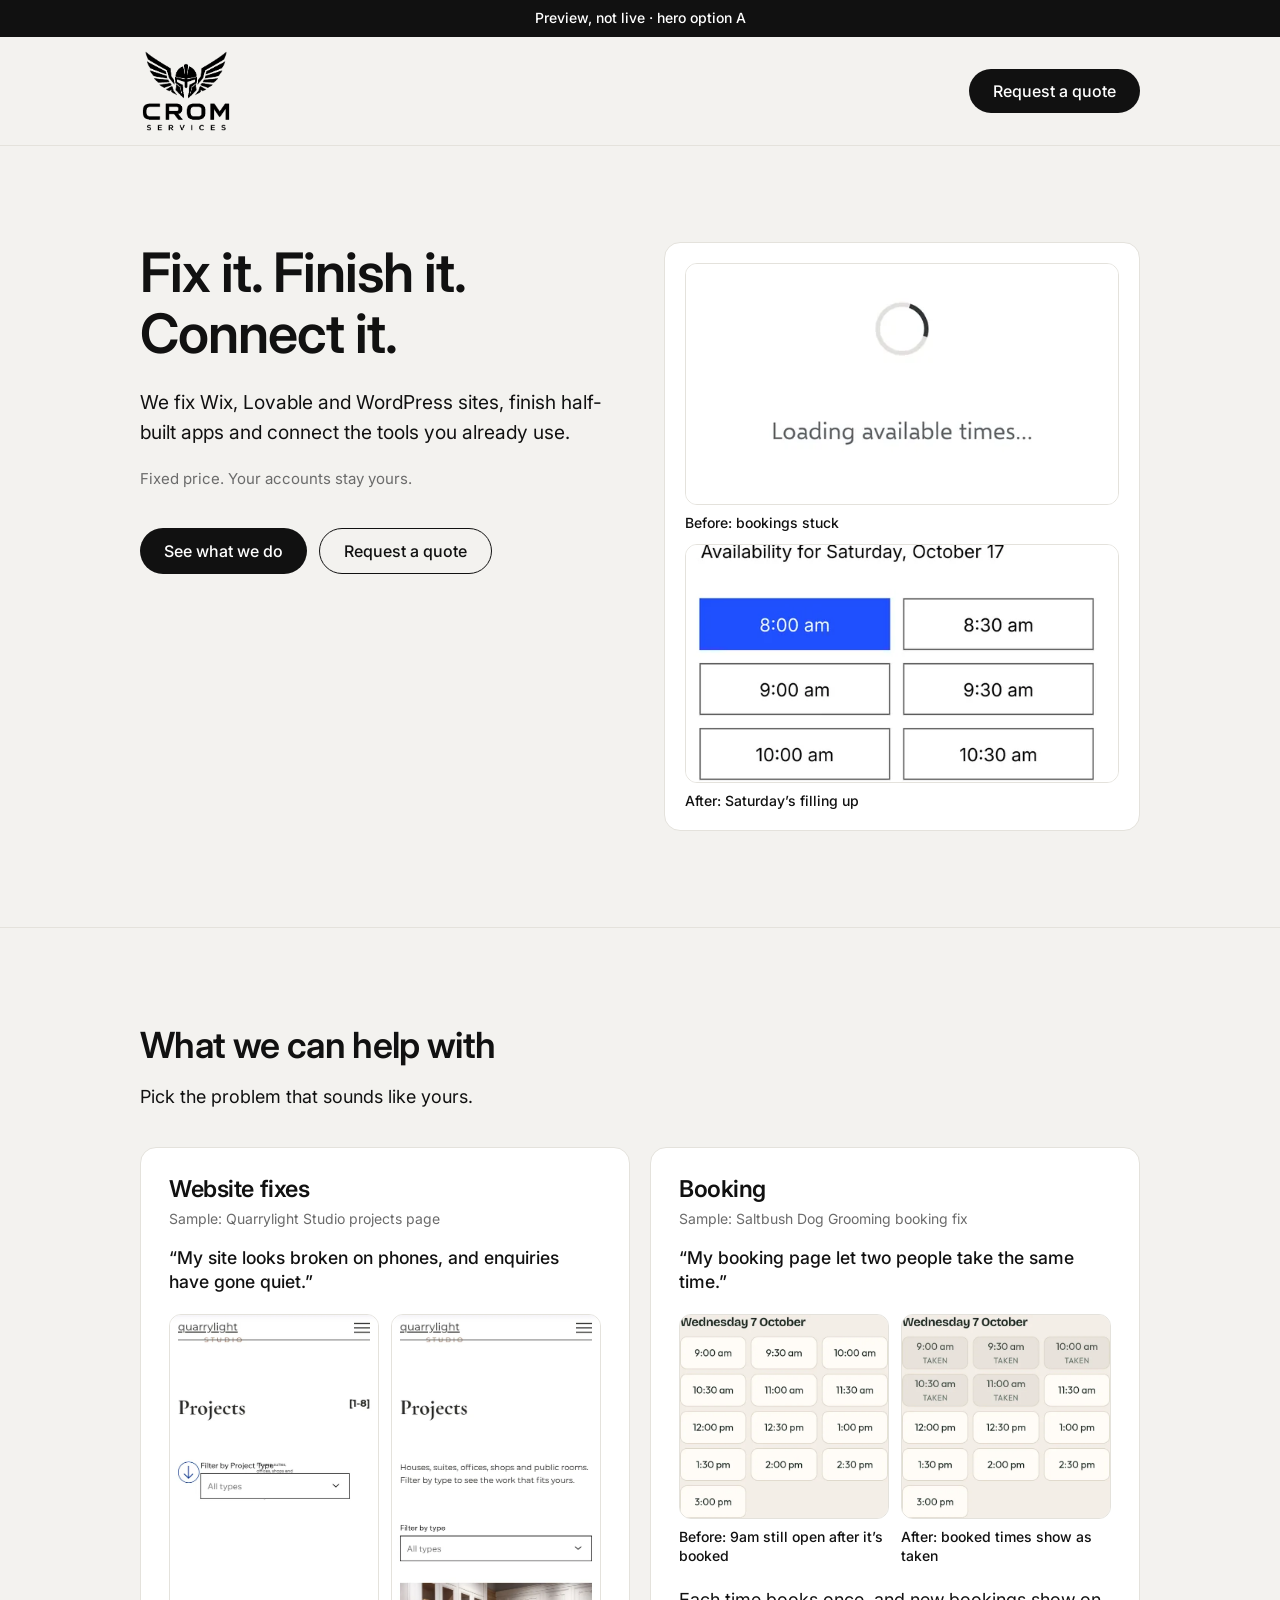
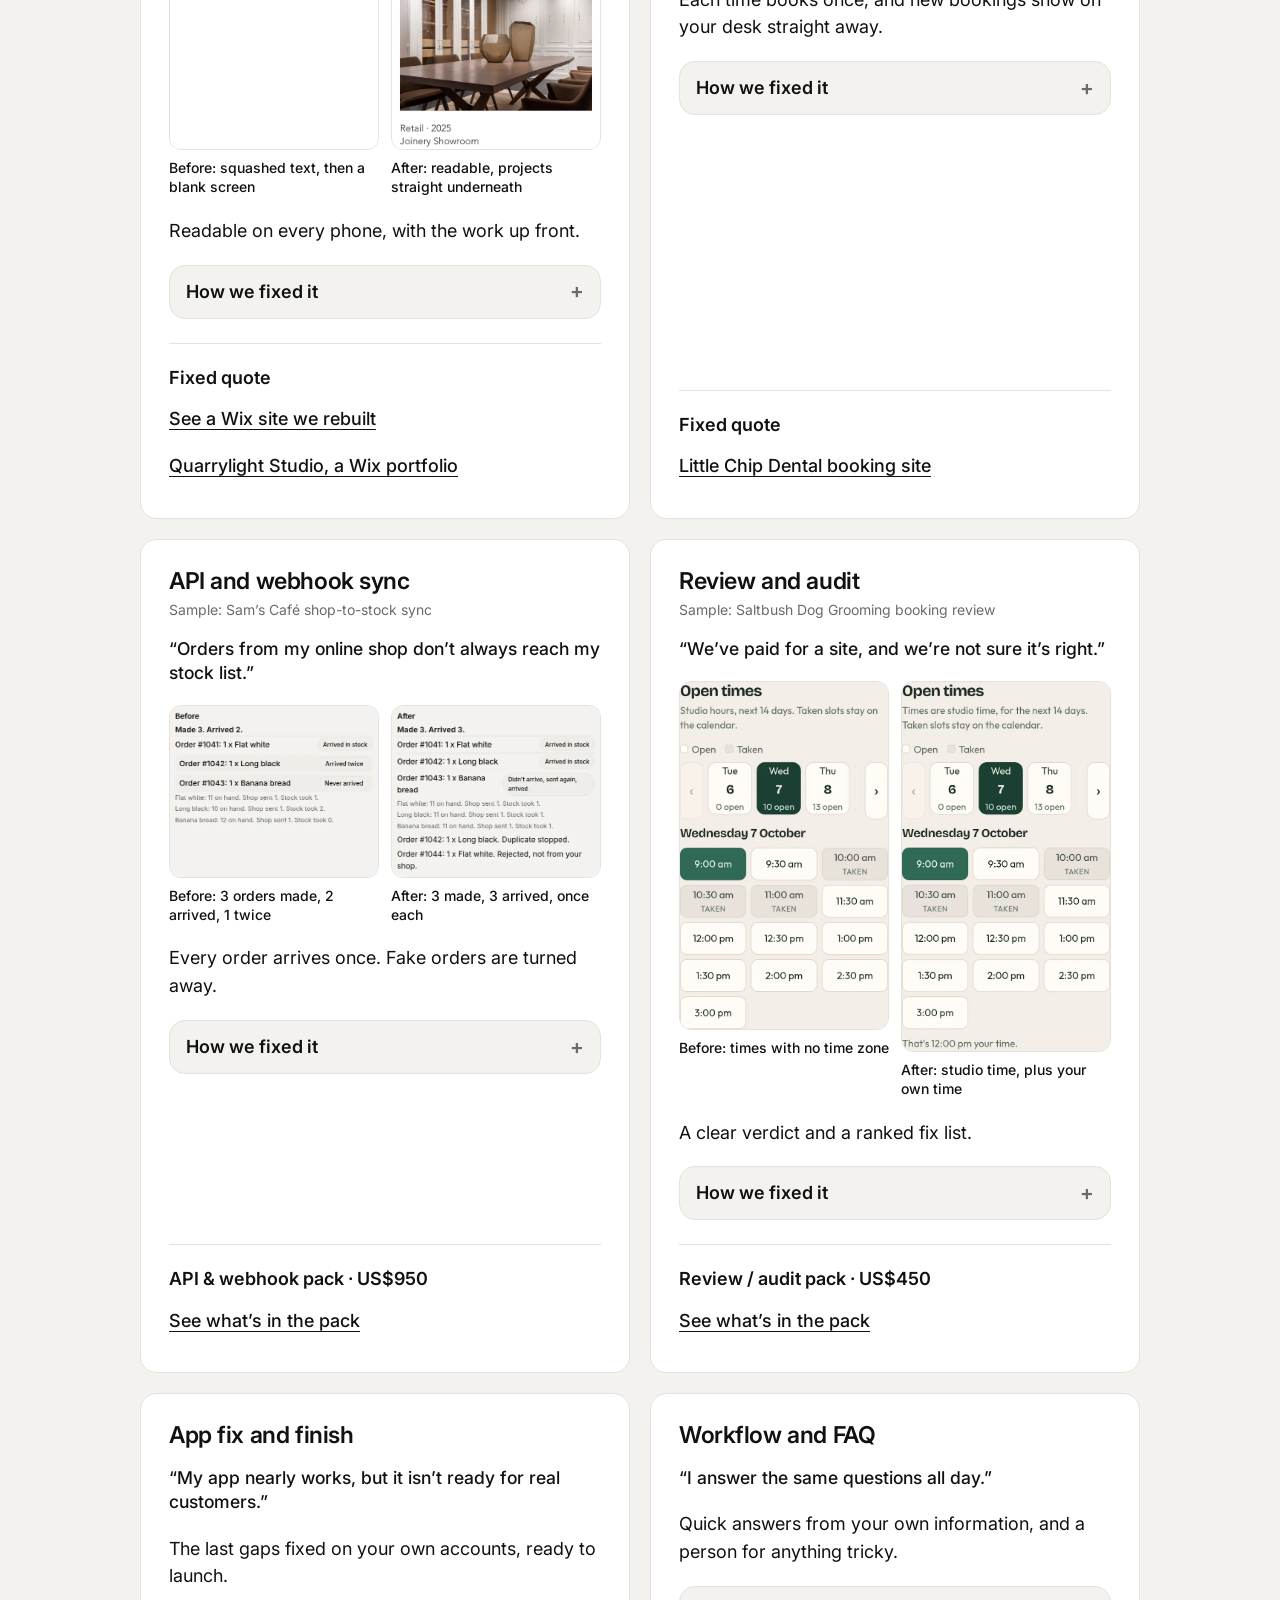
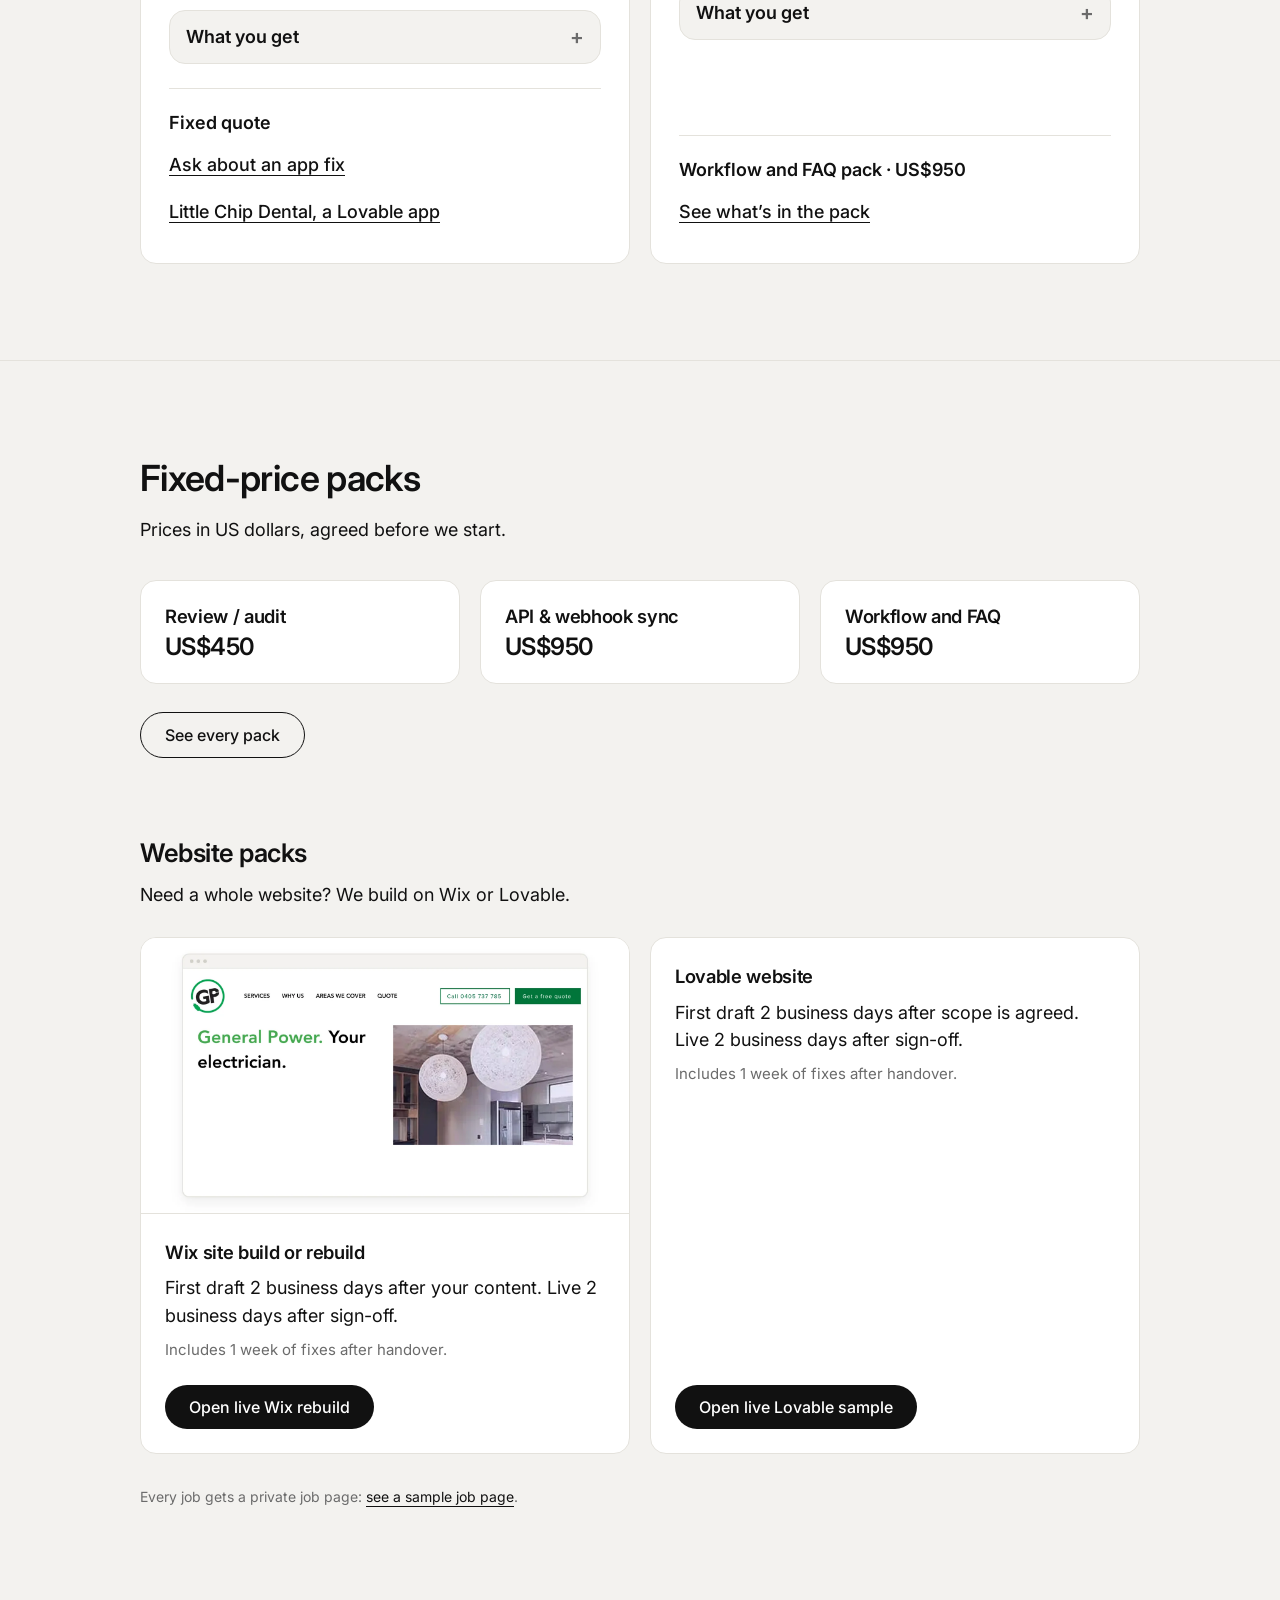
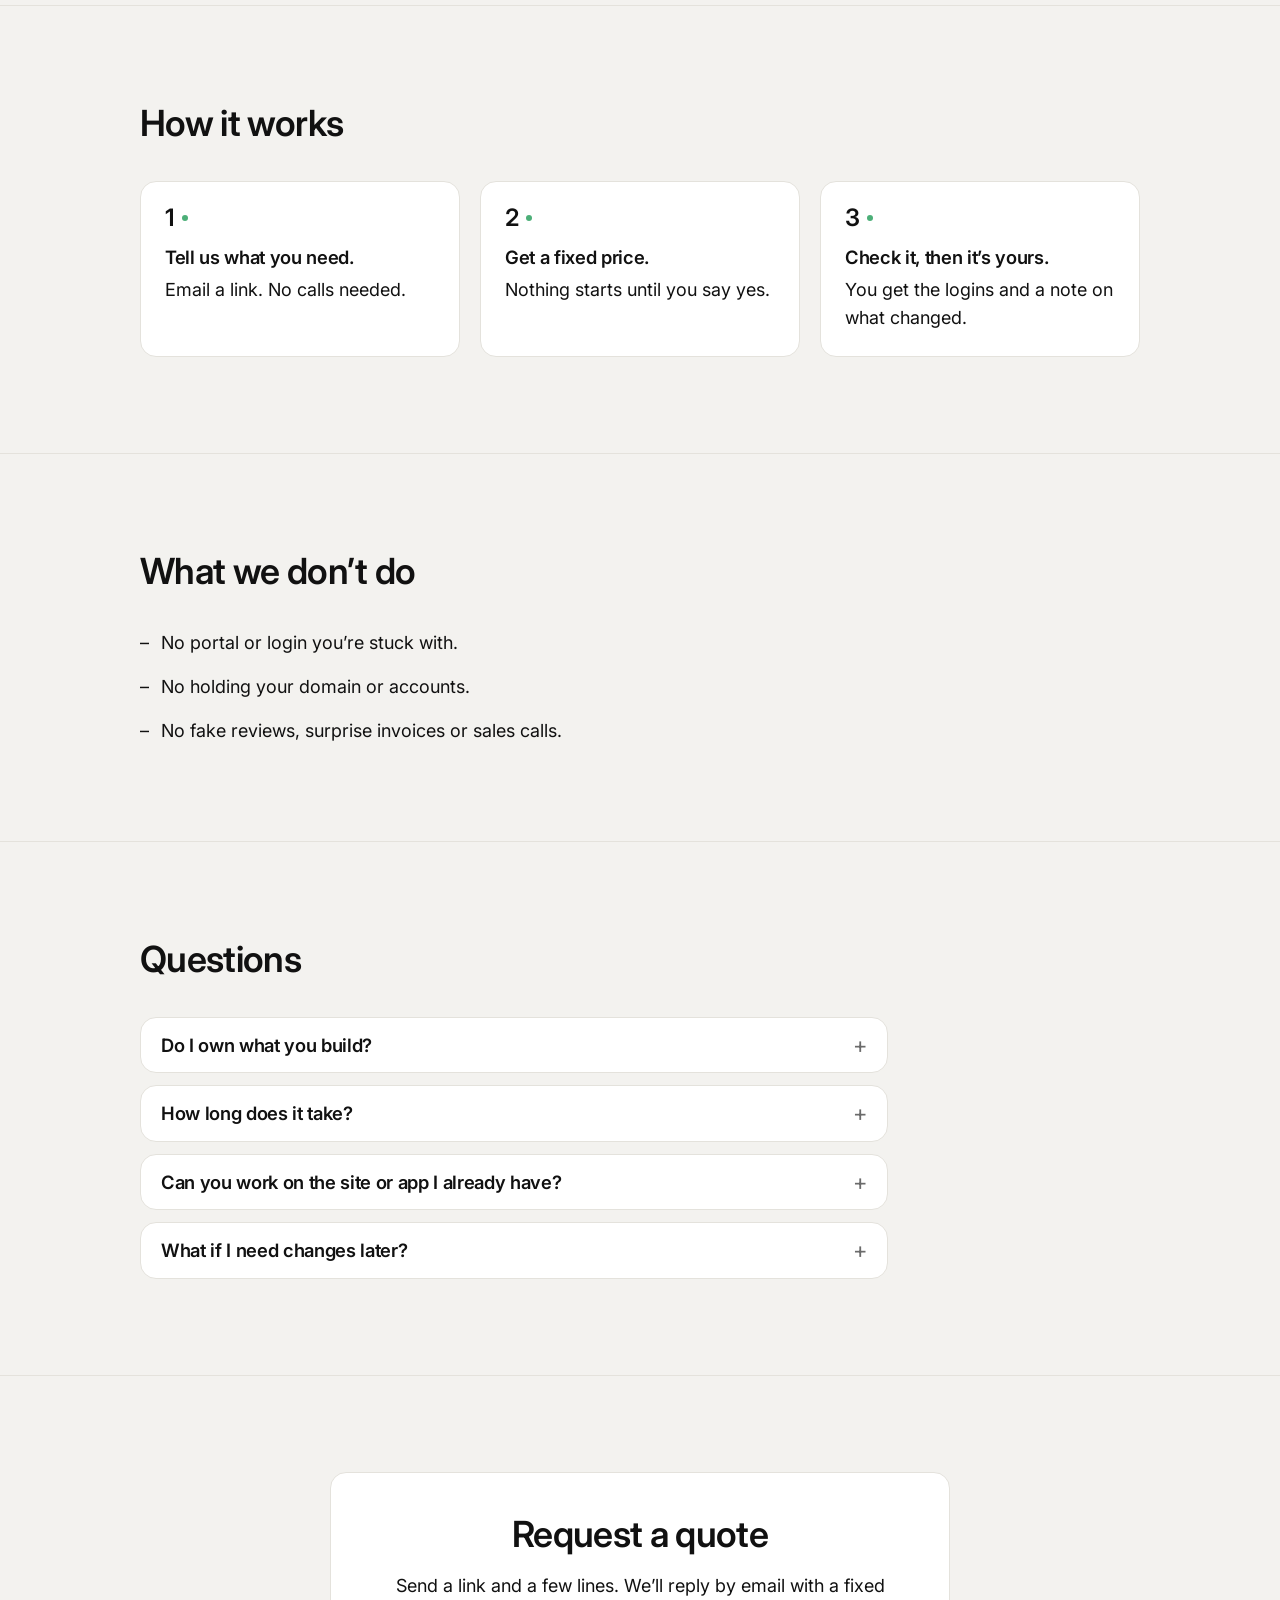
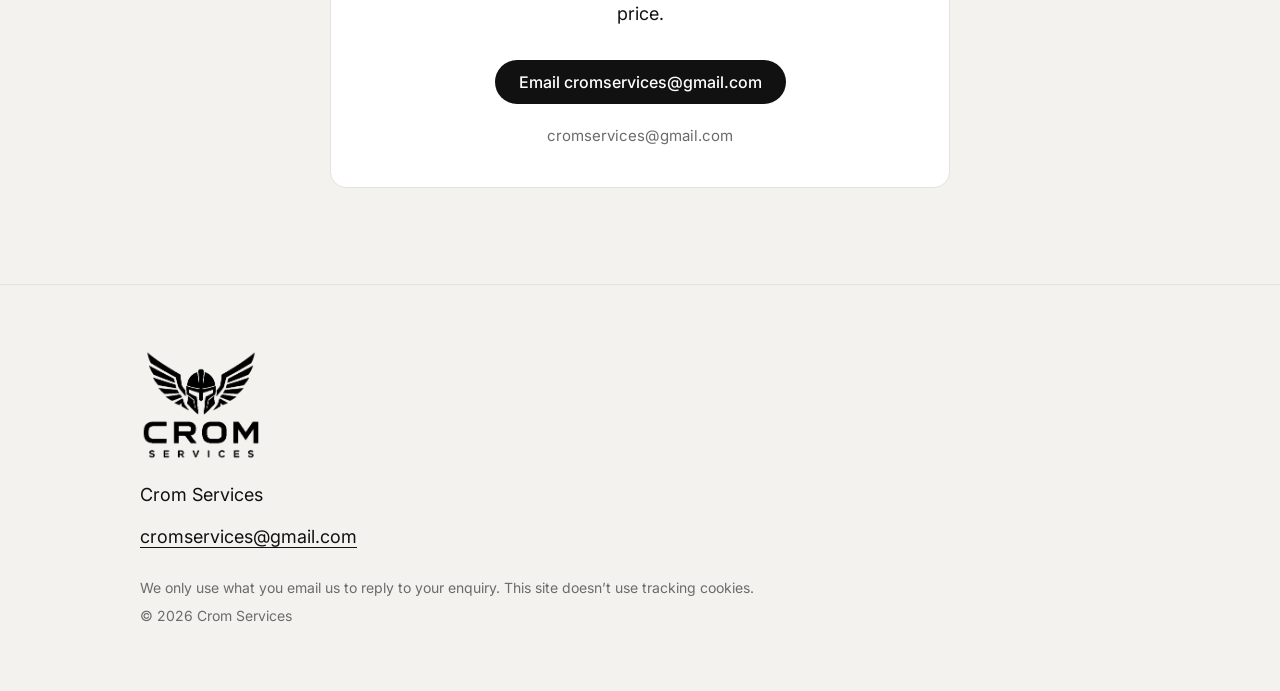
==== commit 4cd5106e: "Preview hero A: tight Wattlebird crops, stacked" ====
--- a/hero-a/index.html
+++ b/hero-a/index.html
@@ -1 +1 @@
-<!DOCTYPE html><html lang="en-AU"><head><meta charSet="utf-8"/><meta name="viewport" content="width=device-width, initial-scale=1"/><link rel="preload" as="image" href="img/logo-v26-lock-inverse-transparent-tight.png"/><link rel="preload" as="image" href="img/v3/hero-wb-before.webp"/><link rel="preload" as="image" href="img/v3/hero-wb-after.webp"/><link rel="stylesheet" href="styles-C2WuXiCx.css" data-precedence="default"/><link rel="stylesheet" href="https://fonts.googleapis.com/css2?family=Inter:wght@400;500;600;700&amp;display=swap" data-precedence="default"/><meta name="robots" content="noindex, nofollow, noarchive"/><meta name="googlebot" content="noindex, nofollow"/><title>Preview, not live · Crom Services | Automation, API and Website Fixes from Australia</title><meta name="author" content="Crom Services"/><meta property="og:type" content="website"/><meta property="og:site_name" content="Crom Services"/><meta property="og:locale" content="en_AU"/><meta name="description" content="We fix Wix, Lovable and WordPress sites, finish half-built apps and connect your tools. Fixed price before we start, and your accounts stay yours."/><meta property="og:title" content="Crom Services | Automation, API and Website Fixes from Australia"/><meta property="og:description" content="We fix Wix, Lovable and WordPress sites, finish half-built apps and connect your tools. Fixed price before we start, and your accounts stay yours."/><meta property="og:image" content="https://cromservices.com.au/v3/og-home-cafe-1200x630.jpg"/><meta property="og:image:width" content="1200"/><meta property="og:image:height" content="630"/><meta property="og:image:type" content="image/jpeg"/><meta property="og:image:alt" content="Sam&#x27;s Café orders before and after: 3 made and only 2 arrived in stock, then 3 made and all 3 arrived, once each. Fix it. Finish it. Connect it."/><meta name="twitter:card" content="summary_large_image"/><meta name="twitter:title" content="Crom Services | Automation, API and Website Fixes from Australia"/><meta name="twitter:description" content="We fix Wix, Lovable and WordPress sites, finish half-built apps and connect your tools. Fixed price before we start, and your accounts stay yours."/><meta name="twitter:image" content="https://cromservices.com.au/v3/og-home-cafe-1200x630.jpg"/><meta name="twitter:image:alt" content="Sam&#x27;s Café orders before and after: 3 made and only 2 arrived in stock, then 3 made and all 3 arrived, once each. Fix it. Finish it. Connect it."/><link rel="icon" href="img/favicon.ico" type="image/x-icon"/><link rel="preconnect" href="https://fonts.googleapis.com"/><link rel="preconnect" href="https://fonts.gstatic.com" crossorigin="anonymous"/></head><body><div role="note" style="position:sticky;top:0;z-index:70;background:#111111;color:#ffffff;font:500 14px/1.4 Inter,system-ui,sans-serif;text-align:center;padding:8px 16px;white-space:nowrap;height:37px;box-sizing:border-box">Preview, not live · hero option A</div><!--$--><a href="#main" class="skip-link">Skip to content</a><header style="top:37px" class="sticky top-0 z-50 border-b border-rule bg-paper"><div class="shell flex items-center justify-between gap-4 py-3"><a href="#top" aria-label="Crom Services, back to the top of the page" class="inline-flex min-h-11 items-center"><img src="img/logo-v26-lock-inverse-transparent-tight.png" alt="Crom Services" width="526" height="481" class="h-16 w-auto md:h-[84px]"/></a><a href="#quote" class="inline-flex min-h-11 cursor-pointer items-center justify-center rounded-full px-6 py-2.5 text-center text-base font-medium no-underline transition-colors disabled:pointer-events-none disabled:opacity-50 bg-ink text-surface hover:bg-ink-hover shrink-0 whitespace-nowrap">Request a quote</a></div></header><main id="main"><section id="top" class="shell pt-14 pb-16 md:pt-24 md:pb-24"><div class="grid items-start gap-10 md:grid-cols-2 md:gap-12"><div class="min-w-0"><h1 class="text-[2.05rem] leading-[1.18] md:text-[3.4rem] md:leading-[1.12]"><span class="block">Fix it. Finish it.</span><span class="block">Connect it.</span></h1><p class="mt-6 max-w-[62ch] text-[1.0625rem] md:text-[1.2rem]">We fix Wix, Lovable and WordPress sites, finish half-built apps and connect the tools you already use.</p><p class="mt-5 max-w-[62ch] text-[0.9375rem] leading-relaxed text-ink-soft">Fixed price. Your accounts stay yours.</p><div class="mt-9 flex flex-col gap-3 sm:flex-row"><a href="#services" class="inline-flex min-h-11 cursor-pointer items-center justify-center rounded-full px-6 py-2.5 text-center text-base font-medium no-underline transition-colors disabled:pointer-events-none disabled:opacity-50 bg-ink text-surface hover:bg-ink-hover w-full sm:w-auto">See what we do</a><a href="#quote" class="inline-flex min-h-11 cursor-pointer items-center justify-center rounded-full px-6 py-2.5 text-center text-base font-medium no-underline transition-colors disabled:pointer-events-none disabled:opacity-50 border border-ink bg-transparent text-ink hover:bg-ink/6 w-full sm:w-auto">Request a quote</a></div></div><div class="min-w-0 rounded-lg border border-rule bg-surface p-4 md:p-5"><div class="grid grid-cols-2 items-start gap-3"><figure class="m-0 min-w-0"><img src="img/v3/hero-wb-before.webp" alt="A booking page on a phone, stuck on “Loading available times…”" width="520" height="488" loading="eager" decoding="async" class="block h-auto w-full rounded-md border border-rule bg-paper"/><figcaption class="mt-2 text-[0.875rem] font-medium leading-snug">Before: bookings stuck</figcaption></figure><figure class="m-0 min-w-0"><img src="img/v3/hero-wb-after.webp" alt="The same booking page after the fix: Saturday selected, with morning times to book" width="520" height="516" loading="eager" decoding="async" class="block h-auto w-full rounded-md border border-rule bg-paper"/><figcaption class="mt-2 text-[0.875rem] font-medium leading-snug">After: Saturday’s filling up</figcaption></figure></div></div></div></section><section id="services" class="border-t border-rule"><div class="shell py-16 md:py-24"><div data-reveal="true"><h2 class="text-[1.75rem] md:text-[2.25rem]">What we can help with</h2><p class="mt-4 max-w-[62ch]">Pick the problem that sounds like yours.</p></div><ul class="mt-9 grid gap-5 md:grid-cols-2"><li id="website-fixes" data-reveal="true" class="flex min-w-0 flex-col rounded-lg border border-rule bg-surface p-6 md:p-7"><h3 class="text-[1.3rem] md:text-[1.45rem]">Website fixes</h3><p class="mt-1 text-[0.875rem] text-ink-soft">Sample: Quarrylight Studio projects page</p><p class="mt-4 text-[1.05rem] font-medium leading-snug md:text-[1.1rem]">“My site looks broken on phones, and enquiries have gone quiet.”</p><div class="mt-5 grid grid-cols-2 items-start gap-3"><figure class="m-0 min-w-0"><img src="img/v3/web-before-projects.webp" alt="Projects page on a phone before the fix: squashed text, then a blank screen" width="520" height="1085" loading="lazy" decoding="async" class="block h-auto w-full rounded-md border border-rule bg-paper"/><figcaption class="mt-2 text-[0.875rem] font-medium leading-snug">Before: squashed text, then a blank screen</figcaption></figure><figure class="m-0 min-w-0"><img src="img/v3/web-after-projects.webp" alt="The same page after the fix: readable intro, one filter and the first project" width="520" height="1085" loading="lazy" decoding="async" class="block h-auto w-full rounded-md border border-rule bg-paper"/><figcaption class="mt-2 text-[0.875rem] font-medium leading-snug">After: readable, projects straight underneath</figcaption></figure></div><p class="mt-5">Readable on every phone, with the work up front.</p><details class="group mt-5 rounded-lg border border-rule bg-paper"><summary class="flex min-h-11 cursor-pointer items-center justify-between gap-4 px-4 py-3 font-semibold">How we fixed it<span aria-hidden="true" class="shrink-0 text-[1.3rem] leading-none text-ink-soft transition-transform duration-200 group-open:rotate-45">+</span></summary><div class="px-4 pb-4"><ol class="space-y-2.5"><li class="flex gap-3"><span aria-hidden="true" class="mt-[0.1rem] inline-flex h-6 w-6 shrink-0 items-center justify-center rounded-full border border-rule bg-surface text-[0.8125rem] font-semibold">1</span><span>Send us the link and what’s wrong.</span></li><li class="flex gap-3"><span aria-hidden="true" class="mt-[0.1rem] inline-flex h-6 w-6 shrink-0 items-center justify-center rounded-full border border-rule bg-surface text-[0.8125rem] font-semibold">2</span><span>Get a fixed quote for the fix, or for a rebuild.</span></li><li class="flex gap-3"><span aria-hidden="true" class="mt-[0.1rem] inline-flex h-6 w-6 shrink-0 items-center justify-center rounded-full border border-rule bg-surface text-[0.8125rem] font-semibold">3</span><span>We fix it on your own account and check it on phone, tablet and desktop.</span></li></ol><p class="mt-4 text-[0.9375rem] text-ink-soft">What we found: squashed text, a stray label and a screen of empty space. We fixed what hid the projects first.</p></div></details><div class="mt-auto pt-6"><div class="border-t border-rule pt-5"><p class="font-semibold">Fixed quote</p><ul class="mt-1"><li><a href="https://www.generalpower.com.au" target="_blank" rel="noopener noreferrer" class="inline-block py-[0.6rem] font-medium underline underline-offset-4 hover:no-underline">See a Wix site we rebuilt<span class="sr-only"> (opens in a new tab)</span></a></li><li><a href="https://cromservices.wixstudio.com/crom-demo-portfolio" target="_blank" rel="noopener noreferrer" class="inline-block py-[0.6rem] font-medium underline underline-offset-4 hover:no-underline">Quarrylight Studio, a Wix portfolio<span class="sr-only"> (opens in a new tab)</span></a></li></ul></div></div></li><li id="booking" data-reveal="true" class="flex min-w-0 flex-col rounded-lg border border-rule bg-surface p-6 md:p-7"><h3 class="text-[1.3rem] md:text-[1.45rem]">Booking</h3><p class="mt-1 text-[0.875rem] text-ink-soft">Sample: Saltbush Dog Grooming booking fix</p><p class="mt-4 text-[1.05rem] font-medium leading-snug md:text-[1.1rem]">“My booking page let two people take the same time.”</p><div class="mt-5 grid grid-cols-2 items-start gap-3"><figure class="m-0 min-w-0"><img src="img/v3/book-before-9am.webp" alt="Booking times for Wednesday before the fix: 9:00 am still open after it was booked" width="560" height="546" loading="lazy" decoding="async" class="block h-auto w-full rounded-md border border-rule bg-paper"/><figcaption class="mt-2 text-[0.875rem] font-medium leading-snug">Before: 9am still open after it’s booked</figcaption></figure><figure class="m-0 min-w-0"><img src="img/v3/book-after-9am.webp" alt="The same day after the fix: 9:00 am and the other booked times show as taken" width="560" height="546" loading="lazy" decoding="async" class="block h-auto w-full rounded-md border border-rule bg-paper"/><figcaption class="mt-2 text-[0.875rem] font-medium leading-snug">After: booked times show as taken</figcaption></figure></div><p class="mt-5">Each time books once, and new bookings show on your desk straight away.</p><details class="group mt-5 rounded-lg border border-rule bg-paper"><summary class="flex min-h-11 cursor-pointer items-center justify-between gap-4 px-4 py-3 font-semibold">How we fixed it<span aria-hidden="true" class="shrink-0 text-[1.3rem] leading-none text-ink-soft transition-transform duration-200 group-open:rotate-45">+</span></summary><div class="px-4 pb-4"><ol class="space-y-2.5"><li class="flex gap-3"><span aria-hidden="true" class="mt-[0.1rem] inline-flex h-6 w-6 shrink-0 items-center justify-center rounded-full border border-rule bg-surface text-[0.8125rem] font-semibold">1</span><span>Booked times now show as taken for everyone.</span></li><li class="flex gap-3"><span aria-hidden="true" class="mt-[0.1rem] inline-flex h-6 w-6 shrink-0 items-center justify-center rounded-full border border-rule bg-surface text-[0.8125rem] font-semibold">2</span><span>If two people try at once, the second is asked to pick another time.</span></li><li class="flex gap-3"><span aria-hidden="true" class="mt-[0.1rem] inline-flex h-6 w-6 shrink-0 items-center justify-center rounded-full border border-rule bg-surface text-[0.8125rem] font-semibold">3</span><span>New bookings appear on your desk without a reload.</span></li></ol><p class="mt-4 text-[0.9375rem] text-ink-soft">We found nine problems. Fixed first: the four that stop launch, double bookings first. Then the next three. Flagged for later: two that don’t lose bookings.</p></div></details><div class="mt-auto pt-6"><div class="border-t border-rule pt-5"><p class="font-semibold">Fixed quote</p><ul class="mt-1"><li><a href="https://little-chip-dental.lovable.app/" target="_blank" rel="noopener noreferrer" class="inline-block py-[0.6rem] font-medium underline underline-offset-4 hover:no-underline">Little Chip Dental booking site<span class="sr-only"> (opens in a new tab)</span></a></li></ul></div></div></li><li id="api-sync" data-reveal="true" class="flex min-w-0 flex-col rounded-lg border border-rule bg-surface p-6 md:p-7"><h3 class="text-[1.3rem] md:text-[1.45rem]">API and webhook sync</h3><p class="mt-1 text-[0.875rem] text-ink-soft">Sample: Sam’s Café shop-to-stock sync</p><p class="mt-4 text-[1.05rem] font-medium leading-snug md:text-[1.1rem]">“Orders from my online shop don’t always reach my stock list.”</p><div class="mt-5 grid grid-cols-2 items-start gap-3"><figure class="m-0 min-w-0"><img src="img/v3/api-before-orders.webp" alt="Before: 3 orders made, 2 arrived in stock. One arrived twice and one never arrived." width="492" height="403" loading="lazy" decoding="async" class="block h-auto w-full rounded-md border border-rule bg-paper"/><figcaption class="mt-2 text-[0.875rem] font-medium leading-snug">Before: 3 orders made, 2 arrived, 1 twice</figcaption></figure><figure class="m-0 min-w-0"><img src="img/v3/api-after-orders.webp" alt="After: 3 orders made, 3 arrived in stock. The repeat was stopped and a fake order was turned away." width="492" height="403" loading="lazy" decoding="async" class="block h-auto w-full rounded-md border border-rule bg-paper"/><figcaption class="mt-2 text-[0.875rem] font-medium leading-snug">After: 3 made, 3 arrived, once each</figcaption></figure></div><p class="mt-5">Every order arrives once. Fake orders are turned away.</p><details class="group mt-5 rounded-lg border border-rule bg-paper"><summary class="flex min-h-11 cursor-pointer items-center justify-between gap-4 px-4 py-3 font-semibold">How we fixed it<span aria-hidden="true" class="shrink-0 text-[1.3rem] leading-none text-ink-soft transition-transform duration-200 group-open:rotate-45">+</span></summary><div class="px-4 pb-4"><ol class="space-y-2.5"><li class="flex gap-3"><span aria-hidden="true" class="mt-[0.1rem] inline-flex h-6 w-6 shrink-0 items-center justify-center rounded-full border border-rule bg-surface text-[0.8125rem] font-semibold">1</span><span>Name the two tools that should talk to each other.</span></li><li class="flex gap-3"><span aria-hidden="true" class="mt-[0.1rem] inline-flex h-6 w-6 shrink-0 items-center justify-center rounded-full border border-rule bg-surface text-[0.8125rem] font-semibold">2</span><span>Missing orders are sent again, and repeats are stopped.</span></li><li class="flex gap-3"><span aria-hidden="true" class="mt-[0.1rem] inline-flex h-6 w-6 shrink-0 items-center justify-center rounded-full border border-rule bg-surface text-[0.8125rem] font-semibold">3</span><span>One connection, checked and handed over.</span></li></ol><img src="img/v3/api-triage.webp" alt="What we checked: 1 order never arrived and 1 arrived twice. Fixed first: missing orders, then duplicates. Flagged for later: orders from before the switch-on." width="1100" height="483" loading="lazy" decoding="async" class="mt-4 block h-auto w-full rounded-md border border-rule"/></div></details><div class="mt-auto pt-6"><div class="border-t border-rule pt-5"><p class="font-semibold">API &amp; webhook pack · US$950</p><ul class="mt-1"><li><a href="https://cromservices.github.io/job-page-sample/packs/" target="_blank" rel="noopener noreferrer" class="inline-block py-[0.6rem] font-medium underline underline-offset-4 hover:no-underline">See what’s in the pack<span class="sr-only"> (opens in a new tab)</span></a></li></ul></div></div></li><li id="review" data-reveal="true" class="flex min-w-0 flex-col rounded-lg border border-rule bg-surface p-6 md:p-7"><h3 class="text-[1.3rem] md:text-[1.45rem]">Review and audit</h3><p class="mt-1 text-[0.875rem] text-ink-soft">Sample: Saltbush Dog Grooming booking review</p><p class="mt-4 text-[1.05rem] font-medium leading-snug md:text-[1.1rem]">“We’ve paid for a site, and we’re not sure it’s right.”</p><div class="mt-5 grid grid-cols-2 items-start gap-3"><figure class="m-0 min-w-0"><img src="img/v3/review-before-time.webp" alt="Booking times on a phone before the fix, with no time zone shown" width="560" height="934" loading="lazy" decoding="async" class="block h-auto w-full rounded-md border border-rule bg-paper"/><figcaption class="mt-2 text-[0.875rem] font-medium leading-snug">Before: times with no time zone</figcaption></figure><figure class="m-0 min-w-0"><img src="img/v3/review-after-time.webp" alt="The same times after the fix, marked studio time, with “That’s 12:00 pm your time.” underneath" width="560" height="993" loading="lazy" decoding="async" class="block h-auto w-full rounded-md border border-rule bg-paper"/><figcaption class="mt-2 text-[0.875rem] font-medium leading-snug">After: studio time, plus your own time</figcaption></figure></div><p class="mt-5">A clear verdict and a ranked fix list.</p><details class="group mt-5 rounded-lg border border-rule bg-paper"><summary class="flex min-h-11 cursor-pointer items-center justify-between gap-4 px-4 py-3 font-semibold">How we fixed it<span aria-hidden="true" class="shrink-0 text-[1.3rem] leading-none text-ink-soft transition-transform duration-200 group-open:rotate-45">+</span></summary><div class="px-4 pb-4"><ol class="space-y-2.5"><li class="flex gap-3"><span aria-hidden="true" class="mt-[0.1rem] inline-flex h-6 w-6 shrink-0 items-center justify-center rounded-full border border-rule bg-surface text-[0.8125rem] font-semibold">1</span><span>Tell us what to check: a website, an app or an automation.</span></li><li class="flex gap-3"><span aria-hidden="true" class="mt-[0.1rem] inline-flex h-6 w-6 shrink-0 items-center justify-center rounded-full border border-rule bg-surface text-[0.8125rem] font-semibold">2</span><span>Get a clear verdict, with fixes ranked by what they’d cost you.</span></li><li class="flex gap-3"><span aria-hidden="true" class="mt-[0.1rem] inline-flex h-6 w-6 shrink-0 items-center justify-center rounded-full border border-rule bg-surface text-[0.8125rem] font-semibold">3</span><span>Get an hours estimate, so you decide what to fix first.</span></li></ol><img src="img/v3/review-triage.webp" alt="Our ranking for the booking site: fix now, fix next and flagged for later, each with a one-line reason" width="840" height="930" loading="lazy" decoding="async" class="mt-4 block h-auto w-full rounded-md border border-rule"/></div></details><div class="mt-auto pt-6"><div class="border-t border-rule pt-5"><p class="font-semibold">Review / audit pack · US$450</p><ul class="mt-1"><li><a href="https://cromservices.github.io/job-page-sample/packs/" target="_blank" rel="noopener noreferrer" class="inline-block py-[0.6rem] font-medium underline underline-offset-4 hover:no-underline">See what’s in the pack<span class="sr-only"> (opens in a new tab)</span></a></li></ul></div></div></li><li id="app-fix" data-reveal="true" class="flex min-w-0 flex-col rounded-lg border border-rule bg-surface p-6 md:p-7"><h3 class="text-[1.3rem] md:text-[1.45rem]">App fix and finish</h3><p class="mt-4 text-[1.05rem] font-medium leading-snug md:text-[1.1rem]">“My app nearly works, but it isn’t ready for real customers.”</p><p class="mt-5">The last gaps fixed on your own accounts, ready to launch.</p><details class="group mt-5 rounded-lg border border-rule bg-paper"><summary class="flex min-h-11 cursor-pointer items-center justify-between gap-4 px-4 py-3 font-semibold">What you get<span aria-hidden="true" class="shrink-0 text-[1.3rem] leading-none text-ink-soft transition-transform duration-200 group-open:rotate-45">+</span></summary><div class="px-4 pb-4"><ol class="space-y-2.5"><li class="flex gap-3"><span aria-hidden="true" class="mt-[0.1rem] inline-flex h-6 w-6 shrink-0 items-center justify-center rounded-full border border-rule bg-surface text-[0.8125rem] font-semibold">1</span><span>Send us the app and a list of what isn’t working.</span></li><li class="flex gap-3"><span aria-hidden="true" class="mt-[0.1rem] inline-flex h-6 w-6 shrink-0 items-center justify-center rounded-full border border-rule bg-surface text-[0.8125rem] font-semibold">2</span><span>Agree a fixed price for one fix or a short finish list.</span></li><li class="flex gap-3"><span aria-hidden="true" class="mt-[0.1rem] inline-flex h-6 w-6 shrink-0 items-center justify-center rounded-full border border-rule bg-surface text-[0.8125rem] font-semibold">3</span><span>We fix it, check every step on your own web address and send a short note on what changed.</span></li></ol></div></details><div class="mt-auto pt-6"><div class="border-t border-rule pt-5"><p class="font-semibold">Fixed quote</p><ul class="mt-1"><li><a href="mailto:cromservices@gmail.com?subject=App%20fix%20and%20finish&amp;body=Hi%20Crom%20Services%2C%0A%0ALink%20to%20the%20app%3A%0AWhat%20it%20is%20built%20with%20%28Lovable%20or%20other%29%3A%0AWhat%20isn%E2%80%99t%20working%3A%0A" class="inline-block py-[0.6rem] font-medium underline underline-offset-4 hover:no-underline">Ask about an app fix</a></li><li><a href="https://little-chip-dental.lovable.app/" target="_blank" rel="noopener noreferrer" class="inline-block py-[0.6rem] font-medium underline underline-offset-4 hover:no-underline">Little Chip Dental, a Lovable app<span class="sr-only"> (opens in a new tab)</span></a></li></ul></div></div></li><li id="workflow" data-reveal="true" class="flex min-w-0 flex-col rounded-lg border border-rule bg-surface p-6 md:p-7"><h3 class="text-[1.3rem] md:text-[1.45rem]">Workflow and FAQ</h3><p class="mt-4 text-[1.05rem] font-medium leading-snug md:text-[1.1rem]">“I answer the same questions all day.”</p><p class="mt-5">Quick answers from your own information, and a person for anything tricky.</p><details class="group mt-5 rounded-lg border border-rule bg-paper"><summary class="flex min-h-11 cursor-pointer items-center justify-between gap-4 px-4 py-3 font-semibold">What you get<span aria-hidden="true" class="shrink-0 text-[1.3rem] leading-none text-ink-soft transition-transform duration-200 group-open:rotate-45">+</span></summary><div class="px-4 pb-4"><ol class="space-y-2.5"><li class="flex gap-3"><span aria-hidden="true" class="mt-[0.1rem] inline-flex h-6 w-6 shrink-0 items-center justify-center rounded-full border border-rule bg-surface text-[0.8125rem] font-semibold">1</span><span>Pick one workflow, or one set of customer questions.</span></li><li class="flex gap-3"><span aria-hidden="true" class="mt-[0.1rem] inline-flex h-6 w-6 shrink-0 items-center justify-center rounded-full border border-rule bg-surface text-[0.8125rem] font-semibold">2</span><span>It’s set up in the tools you already use, then checked and handed over.</span></li><li class="flex gap-3"><span aria-hidden="true" class="mt-[0.1rem] inline-flex h-6 w-6 shrink-0 items-center justify-center rounded-full border border-rule bg-surface text-[0.8125rem] font-semibold">3</span><span>You pay any running costs directly.</span></li></ol></div></details><div class="mt-auto pt-6"><div class="border-t border-rule pt-5"><p class="font-semibold">Workflow and FAQ pack · US$950</p><ul class="mt-1"><li><a href="https://cromservices.github.io/job-page-sample/packs/" target="_blank" rel="noopener noreferrer" class="inline-block py-[0.6rem] font-medium underline underline-offset-4 hover:no-underline">See what’s in the pack<span class="sr-only"> (opens in a new tab)</span></a></li></ul></div></div></li></ul></div></section><section id="packs" class="border-t border-rule"><div class="shell py-16 md:py-24"><h2 data-reveal="true" class="text-[1.75rem] md:text-[2.25rem]">Fixed-price packs</h2><p data-reveal="true" class="mt-4 max-w-[62ch]">Prices in US dollars, agreed before we start.</p><ul class="mt-9 grid gap-5 md:grid-cols-3"><li data-reveal="true" class="flex flex-col rounded-lg border border-rule bg-surface p-6"><h3 class="text-[1.15rem]">Review / audit</h3><p class="mt-2 text-[1.5rem] font-semibold leading-none tracking-tight">US$450</p></li><li data-reveal="true" class="flex flex-col rounded-lg border border-rule bg-surface p-6"><h3 class="text-[1.15rem]">API &amp; webhook sync</h3><p class="mt-2 text-[1.5rem] font-semibold leading-none tracking-tight">US$950</p></li><li data-reveal="true" class="flex flex-col rounded-lg border border-rule bg-surface p-6"><h3 class="text-[1.15rem]">Workflow and FAQ</h3><p class="mt-2 text-[1.5rem] font-semibold leading-none tracking-tight">US$950</p></li></ul><div data-reveal="true" class="mt-7"><a href="https://cromservices.github.io/job-page-sample/packs/" target="_blank" rel="noopener noreferrer" class="inline-flex min-h-11 cursor-pointer items-center justify-center rounded-full px-6 py-2.5 text-center text-base font-medium no-underline transition-colors disabled:pointer-events-none disabled:opacity-50 border border-ink bg-transparent text-ink hover:bg-ink/6 w-full sm:w-auto">See every pack<span class="sr-only"> (opens in a new tab)</span></a></div><h3 data-reveal="true" class="mt-16 text-[1.35rem] md:mt-20 md:text-[1.6rem]">Website packs</h3><p data-reveal="true" class="mt-3 max-w-[62ch]">Need a whole website? We build on Wix or Lovable.</p><ul class="mt-7 grid gap-5 md:grid-cols-2"><li data-reveal="true" class="flex flex-col overflow-hidden rounded-lg border border-rule bg-surface"><a href="https://www.generalpower.com.au" target="_blank" rel="noopener noreferrer" class="block border-b border-rule"><img src="img/packs-thumb-wix-generalpower-1600x900.webp" alt="Home page of a Wix site we rebuilt for a local electrician" width="1600" height="900" loading="lazy" decoding="async" class="block h-auto w-full object-cover" style="aspect-ratio:16 / 9"/><span class="sr-only"> (opens in a new tab)</span></a><div class="flex flex-1 flex-col p-6"><h4 class="text-[1.15rem] font-semibold tracking-[-0.018em]">Wix site build or rebuild</h4><p class="mt-2">First draft 2 business days after your content. Live 2 business days after sign-off.</p><p class="mt-2 text-[0.9375rem] text-ink-soft">Includes 1 week of fixes after handover.</p><div class="mt-auto pt-6"><a href="https://www.generalpower.com.au" target="_blank" rel="noopener noreferrer" class="inline-flex min-h-11 cursor-pointer items-center justify-center rounded-full px-6 py-2.5 text-center text-base font-medium no-underline transition-colors disabled:pointer-events-none disabled:opacity-50 bg-ink text-surface hover:bg-ink-hover w-full sm:w-auto whitespace-nowrap">Open live Wix rebuild<span class="sr-only"> (opens in a new tab)</span></a></div></div></li><li data-reveal="true" class="flex flex-col overflow-hidden rounded-lg border border-rule bg-surface"><div class="flex flex-1 flex-col p-6"><h4 class="text-[1.15rem] font-semibold tracking-[-0.018em]">Lovable website</h4><p class="mt-2">First draft 2 business days after scope is agreed. Live 2 business days after sign-off.</p><p class="mt-2 text-[0.9375rem] text-ink-soft">Includes 1 week of fixes after handover.</p><div class="mt-auto pt-6"><a href="https://little-chip-dental.lovable.app/" target="_blank" rel="noopener noreferrer" class="inline-flex min-h-11 cursor-pointer items-center justify-center rounded-full px-6 py-2.5 text-center text-base font-medium no-underline transition-colors disabled:pointer-events-none disabled:opacity-50 bg-ink text-surface hover:bg-ink-hover w-full sm:w-auto whitespace-nowrap">Open live Lovable sample<span class="sr-only"> (opens in a new tab)</span></a></div></div></li></ul><p data-reveal="true" class="mt-8 max-w-[68ch] text-[0.875rem] leading-relaxed text-ink-soft">Every job gets a private job page:<!-- --> <a href="https://cromservices.github.io/job-page-sample/" target="_blank" rel="noopener noreferrer" class="text-ink underline underline-offset-4 hover:no-underline">see a sample job page<span class="sr-only"> (opens in a new tab)</span></a>.</p></div></section><section id="how" class="border-t border-rule"><div class="shell py-16 md:py-24"><h2 data-reveal="true" class="text-[1.75rem] md:text-[2.25rem]">How it works</h2><ol class="mt-9 grid gap-5 md:grid-cols-3"><li data-reveal="true" class="rounded-lg border border-rule bg-surface p-6"><p class="flex items-center gap-2"><span class="text-[1.5rem] font-semibold leading-none tracking-tight">1</span><span aria-hidden="true" class="h-1.5 w-1.5 rounded-full bg-accent-green"></span></p><h3 class="mt-4 text-[1.15rem]">Tell us what you need.</h3><p class="mt-2">Email a link. No calls needed.</p></li><li data-reveal="true" class="rounded-lg border border-rule bg-surface p-6"><p class="flex items-center gap-2"><span class="text-[1.5rem] font-semibold leading-none tracking-tight">2</span><span aria-hidden="true" class="h-1.5 w-1.5 rounded-full bg-accent-green"></span></p><h3 class="mt-4 text-[1.15rem]">Get a fixed price.</h3><p class="mt-2">Nothing starts until you say yes.</p></li><li data-reveal="true" class="rounded-lg border border-rule bg-surface p-6"><p class="flex items-center gap-2"><span class="text-[1.5rem] font-semibold leading-none tracking-tight">3</span><span aria-hidden="true" class="h-1.5 w-1.5 rounded-full bg-accent-green"></span></p><h3 class="mt-4 text-[1.15rem]">Check it, then it’s yours.</h3><p class="mt-2">You get the logins and a note on what changed.</p></li></ol></div></section><section id="dont" class="border-t border-rule"><div class="shell py-16 md:py-24"><h2 data-reveal="true" class="text-[1.75rem] md:text-[2.25rem]">What we don’t do</h2><ul data-reveal="true" class="mt-9 max-w-[62ch] space-y-4"><li class="flex gap-3"><span aria-hidden="true" class="shrink-0">–</span><span>No portal or login you’re stuck with.</span></li><li class="flex gap-3"><span aria-hidden="true" class="shrink-0">–</span><span>No holding your domain or accounts.</span></li><li class="flex gap-3"><span aria-hidden="true" class="shrink-0">–</span><span>No fake reviews, surprise invoices or sales calls.</span></li></ul></div></section><section id="faq" class="border-t border-rule"><div class="shell py-16 md:py-24"><h2 data-reveal="true" class="text-[1.75rem] md:text-[2.25rem]">Questions</h2><div data-reveal="true" class="mt-9 max-w-[68ch] space-y-3"><details class="group rounded-lg border border-rule bg-surface"><summary class="flex cursor-pointer items-center justify-between gap-4 px-5 py-4 min-h-11"><h3 class="m-0 text-[1.05rem] font-semibold md:text-[1.15rem]">Do I own what you build?</h3><span aria-hidden="true" class="shrink-0 text-[1.4rem] leading-none text-ink-soft transition-transform duration-200 group-open:rotate-45">+</span></summary><p class="px-5 pb-5">Yes. The domain, hosting and accounts are in your name, and you get the logins.</p></details><details class="group rounded-lg border border-rule bg-surface"><summary class="flex cursor-pointer items-center justify-between gap-4 px-5 py-4 min-h-11"><h3 class="m-0 text-[1.05rem] font-semibold md:text-[1.15rem]">How long does it take?</h3><span aria-hidden="true" class="shrink-0 text-[1.4rem] leading-none text-ink-soft transition-transform duration-200 group-open:rotate-45">+</span></summary><p class="px-5 pb-5">It depends on the job. Every pack and quote comes with a timeline, so you know before you agree to anything.</p></details><details class="group rounded-lg border border-rule bg-surface"><summary class="flex cursor-pointer items-center justify-between gap-4 px-5 py-4 min-h-11"><h3 class="m-0 text-[1.05rem] font-semibold md:text-[1.15rem]">Can you work on the site or app I already have?</h3><span aria-hidden="true" class="shrink-0 text-[1.4rem] leading-none text-ink-soft transition-transform duration-200 group-open:rotate-45">+</span></summary><p class="px-5 pb-5">Yes. Most jobs start with something you already have on Wix, Lovable, WordPress or similar. We fix or finish it rather than start again, unless a rebuild would cost you less.</p></details><details class="group rounded-lg border border-rule bg-surface"><summary class="flex cursor-pointer items-center justify-between gap-4 px-5 py-4 min-h-11"><h3 class="m-0 text-[1.05rem] font-semibold md:text-[1.15rem]">What if I need changes later?</h3><span aria-hidden="true" class="shrink-0 text-[1.4rem] leading-none text-ink-soft transition-transform duration-200 group-open:rotate-45">+</span></summary><p class="px-5 pb-5">Small changes are covered if we look after it on a retainer. Otherwise we quote them one at a time.</p></details></div></div></section><section id="quote" class="border-t border-rule"><div class="shell py-16 md:py-24"><div data-reveal="true" class="mx-auto max-w-[620px] rounded-lg border border-rule bg-surface p-6 text-center md:p-10"><h2 class="text-[1.75rem] md:text-[2.25rem]">Request a quote</h2><p class="mx-auto mt-4 max-w-[48ch]">Send a link and a few lines. We’ll reply by email with a fixed price.</p><div class="mt-8"><a href="mailto:cromservices@gmail.com?subject=Quote%20request&amp;body=Hi%20Crom%20Services%2C%0A%0ABusiness%20name%3A%0AWhat%20you%20need%20help%20with%3A%0ALink%20to%20your%20site%20or%20app%20%28if%20any%29%3A%0AAnything%20else%20we%20should%20know%3A%0A" class="inline-flex min-h-11 cursor-pointer items-center justify-center rounded-full px-6 py-2.5 text-center text-base font-medium no-underline transition-colors disabled:pointer-events-none disabled:opacity-50 bg-ink text-surface hover:bg-ink-hover w-full sm:w-auto whitespace-nowrap">Email cromservices@gmail.com</a></div><p class="mt-5 text-[0.9375rem] text-ink-soft"><span class="selectable whitespace-nowrap">cromservices@gmail.com</span></p></div></div></section></main><footer class="border-t border-rule bg-paper"><div class="shell py-12 md:py-16"><img src="img/logo-v26-lock-inverse-transparent-tight.png" alt="Crom Services" width="526" height="481" class="h-24 w-auto md:h-28"/><div class="mt-5 space-y-1.5"><p>Crom Services</p><p><a href="mailto:cromservices@gmail.com" class="inline-flex min-h-11 items-center underline underline-offset-4 hover:no-underline">cromservices@gmail.com</a></p><p class="pt-3 text-[0.875rem] leading-relaxed text-ink-soft">We only use what you email us to reply to your enquiry. This site doesn’t use tracking cookies.</p><p class="text-[0.875rem] text-ink-soft">© 2026 Crom Services</p></div></div></footer><!--/$--></body></html>+<!DOCTYPE html><html lang="en-AU"><head><meta charSet="utf-8"/><meta name="viewport" content="width=device-width, initial-scale=1"/><link rel="preload" as="image" href="img/logo-v26-lock-inverse-transparent-tight.png"/><link rel="preload" as="image" href="img/v3/hero-wb-before.webp"/><link rel="preload" as="image" href="img/v3/hero-wb-after.webp"/><link rel="stylesheet" href="styles-aUSenI5b.css" data-precedence="default"/><link rel="stylesheet" href="https://fonts.googleapis.com/css2?family=Inter:wght@400;500;600;700&amp;display=swap" data-precedence="default"/><meta name="robots" content="noindex, nofollow, noarchive"/><meta name="googlebot" content="noindex, nofollow"/><title>Preview, not live · Crom Services | Automation, API and Website Fixes from Australia</title><meta name="author" content="Crom Services"/><meta property="og:type" content="website"/><meta property="og:site_name" content="Crom Services"/><meta property="og:locale" content="en_AU"/><meta name="description" content="We fix Wix, Lovable and WordPress sites, finish half-built apps and connect your tools. Fixed price before we start, and your accounts stay yours."/><meta property="og:title" content="Crom Services | Automation, API and Website Fixes from Australia"/><meta property="og:description" content="We fix Wix, Lovable and WordPress sites, finish half-built apps and connect your tools. Fixed price before we start, and your accounts stay yours."/><meta property="og:image" content="https://cromservices.com.au/v3/og-home-cafe-1200x630.jpg"/><meta property="og:image:width" content="1200"/><meta property="og:image:height" content="630"/><meta property="og:image:type" content="image/jpeg"/><meta property="og:image:alt" content="Sam&#x27;s Café orders before and after: 3 made and only 2 arrived in stock, then 3 made and all 3 arrived, once each. Fix it. Finish it. Connect it."/><meta name="twitter:card" content="summary_large_image"/><meta name="twitter:title" content="Crom Services | Automation, API and Website Fixes from Australia"/><meta name="twitter:description" content="We fix Wix, Lovable and WordPress sites, finish half-built apps and connect your tools. Fixed price before we start, and your accounts stay yours."/><meta name="twitter:image" content="https://cromservices.com.au/v3/og-home-cafe-1200x630.jpg"/><meta name="twitter:image:alt" content="Sam&#x27;s Café orders before and after: 3 made and only 2 arrived in stock, then 3 made and all 3 arrived, once each. Fix it. Finish it. Connect it."/><link rel="icon" href="img/favicon.ico" type="image/x-icon"/><link rel="preconnect" href="https://fonts.googleapis.com"/><link rel="preconnect" href="https://fonts.gstatic.com" crossorigin="anonymous"/></head><body><div role="note" style="position:sticky;top:0;z-index:70;background:#111111;color:#ffffff;font:500 14px/1.4 Inter,system-ui,sans-serif;text-align:center;padding:8px 16px;white-space:nowrap;height:37px;box-sizing:border-box">Preview, not live · hero option A</div><!--$--><a href="#main" class="skip-link">Skip to content</a><header style="top:37px" class="sticky top-0 z-50 border-b border-rule bg-paper"><div class="shell flex items-center justify-between gap-4 py-3"><a href="#top" aria-label="Crom Services, back to the top of the page" class="inline-flex min-h-11 items-center"><img src="img/logo-v26-lock-inverse-transparent-tight.png" alt="Crom Services" width="526" height="481" class="h-16 w-auto md:h-[84px]"/></a><a href="#quote" class="inline-flex min-h-11 cursor-pointer items-center justify-center rounded-full px-6 py-2.5 text-center text-base font-medium no-underline transition-colors disabled:pointer-events-none disabled:opacity-50 bg-ink text-surface hover:bg-ink-hover shrink-0 whitespace-nowrap">Request a quote</a></div></header><main id="main"><section id="top" class="shell pt-14 pb-16 md:pt-24 md:pb-24"><div class="grid items-start gap-10 md:grid-cols-2 md:gap-12"><div class="min-w-0"><h1 class="text-[2.05rem] leading-[1.18] md:text-[3.4rem] md:leading-[1.12]"><span class="block">Fix it. Finish it.</span><span class="block">Connect it.</span></h1><p class="mt-6 max-w-[62ch] text-[1.0625rem] md:text-[1.2rem]">We fix Wix, Lovable and WordPress sites, finish half-built apps and connect the tools you already use.</p><p class="mt-5 max-w-[62ch] text-[0.9375rem] leading-relaxed text-ink-soft">Fixed price. Your accounts stay yours.</p><div class="mt-9 flex flex-col gap-3 sm:flex-row"><a href="#services" class="inline-flex min-h-11 cursor-pointer items-center justify-center rounded-full px-6 py-2.5 text-center text-base font-medium no-underline transition-colors disabled:pointer-events-none disabled:opacity-50 bg-ink text-surface hover:bg-ink-hover w-full sm:w-auto">See what we do</a><a href="#quote" class="inline-flex min-h-11 cursor-pointer items-center justify-center rounded-full px-6 py-2.5 text-center text-base font-medium no-underline transition-colors disabled:pointer-events-none disabled:opacity-50 border border-ink bg-transparent text-ink hover:bg-ink/6 w-full sm:w-auto">Request a quote</a></div></div><div class="min-w-0 rounded-lg border border-rule bg-surface p-4 md:p-5"><div class="grid grid-cols-1 sm:grid-cols-2 md:grid-cols-1 items-start gap-3"><figure class="m-0 min-w-0"><img src="img/v3/hero-wb-before.webp" alt="A booking page on a phone, stuck on “Loading available times…”" width="560" height="311" loading="eager" decoding="async" class="block h-auto w-full rounded-md border border-rule bg-paper"/><figcaption class="mt-2 text-[0.875rem] font-medium leading-snug">Before: bookings stuck</figcaption></figure><figure class="m-0 min-w-0"><img src="img/v3/hero-wb-after.webp" alt="The same booking page after the fix: Saturday’s morning times ready to book" width="560" height="307" loading="eager" decoding="async" class="block h-auto w-full rounded-md border border-rule bg-paper"/><figcaption class="mt-2 text-[0.875rem] font-medium leading-snug">After: Saturday’s filling up</figcaption></figure></div></div></div></section><section id="services" class="border-t border-rule"><div class="shell py-16 md:py-24"><div data-reveal="true"><h2 class="text-[1.75rem] md:text-[2.25rem]">What we can help with</h2><p class="mt-4 max-w-[62ch]">Pick the problem that sounds like yours.</p></div><ul class="mt-9 grid gap-5 md:grid-cols-2"><li id="website-fixes" data-reveal="true" class="flex min-w-0 flex-col rounded-lg border border-rule bg-surface p-6 md:p-7"><h3 class="text-[1.3rem] md:text-[1.45rem]">Website fixes</h3><p class="mt-1 text-[0.875rem] text-ink-soft">Sample: Quarrylight Studio projects page</p><p class="mt-4 text-[1.05rem] font-medium leading-snug md:text-[1.1rem]">“My site looks broken on phones, and enquiries have gone quiet.”</p><div class="mt-5 grid grid-cols-2 items-start gap-3"><figure class="m-0 min-w-0"><img src="img/v3/web-before-projects.webp" alt="Projects page on a phone before the fix: squashed text, then a blank screen" width="520" height="1085" loading="lazy" decoding="async" class="block h-auto w-full rounded-md border border-rule bg-paper"/><figcaption class="mt-2 text-[0.875rem] font-medium leading-snug">Before: squashed text, then a blank screen</figcaption></figure><figure class="m-0 min-w-0"><img src="img/v3/web-after-projects.webp" alt="The same page after the fix: readable intro, one filter and the first project" width="520" height="1085" loading="lazy" decoding="async" class="block h-auto w-full rounded-md border border-rule bg-paper"/><figcaption class="mt-2 text-[0.875rem] font-medium leading-snug">After: readable, projects straight underneath</figcaption></figure></div><p class="mt-5">Readable on every phone, with the work up front.</p><details class="group mt-5 rounded-lg border border-rule bg-paper"><summary class="flex min-h-11 cursor-pointer items-center justify-between gap-4 px-4 py-3 font-semibold">How we fixed it<span aria-hidden="true" class="shrink-0 text-[1.3rem] leading-none text-ink-soft transition-transform duration-200 group-open:rotate-45">+</span></summary><div class="px-4 pb-4"><ol class="space-y-2.5"><li class="flex gap-3"><span aria-hidden="true" class="mt-[0.1rem] inline-flex h-6 w-6 shrink-0 items-center justify-center rounded-full border border-rule bg-surface text-[0.8125rem] font-semibold">1</span><span>Send us the link and what’s wrong.</span></li><li class="flex gap-3"><span aria-hidden="true" class="mt-[0.1rem] inline-flex h-6 w-6 shrink-0 items-center justify-center rounded-full border border-rule bg-surface text-[0.8125rem] font-semibold">2</span><span>Get a fixed quote for the fix, or for a rebuild.</span></li><li class="flex gap-3"><span aria-hidden="true" class="mt-[0.1rem] inline-flex h-6 w-6 shrink-0 items-center justify-center rounded-full border border-rule bg-surface text-[0.8125rem] font-semibold">3</span><span>We fix it on your own account and check it on phone, tablet and desktop.</span></li></ol><p class="mt-4 text-[0.9375rem] text-ink-soft">What we found: squashed text, a stray label and a screen of empty space. We fixed what hid the projects first.</p></div></details><div class="mt-auto pt-6"><div class="border-t border-rule pt-5"><p class="font-semibold">Fixed quote</p><ul class="mt-1"><li><a href="https://www.generalpower.com.au" target="_blank" rel="noopener noreferrer" class="inline-block py-[0.6rem] font-medium underline underline-offset-4 hover:no-underline">See a Wix site we rebuilt<span class="sr-only"> (opens in a new tab)</span></a></li><li><a href="https://cromservices.wixstudio.com/crom-demo-portfolio" target="_blank" rel="noopener noreferrer" class="inline-block py-[0.6rem] font-medium underline underline-offset-4 hover:no-underline">Quarrylight Studio, a Wix portfolio<span class="sr-only"> (opens in a new tab)</span></a></li></ul></div></div></li><li id="booking" data-reveal="true" class="flex min-w-0 flex-col rounded-lg border border-rule bg-surface p-6 md:p-7"><h3 class="text-[1.3rem] md:text-[1.45rem]">Booking</h3><p class="mt-1 text-[0.875rem] text-ink-soft">Sample: Saltbush Dog Grooming booking fix</p><p class="mt-4 text-[1.05rem] font-medium leading-snug md:text-[1.1rem]">“My booking page let two people take the same time.”</p><div class="mt-5 grid grid-cols-2 items-start gap-3"><figure class="m-0 min-w-0"><img src="img/v3/book-before-9am.webp" alt="Booking times for Wednesday before the fix: 9:00 am still open after it was booked" width="560" height="546" loading="lazy" decoding="async" class="block h-auto w-full rounded-md border border-rule bg-paper"/><figcaption class="mt-2 text-[0.875rem] font-medium leading-snug">Before: 9am still open after it’s booked</figcaption></figure><figure class="m-0 min-w-0"><img src="img/v3/book-after-9am.webp" alt="The same day after the fix: 9:00 am and the other booked times show as taken" width="560" height="546" loading="lazy" decoding="async" class="block h-auto w-full rounded-md border border-rule bg-paper"/><figcaption class="mt-2 text-[0.875rem] font-medium leading-snug">After: booked times show as taken</figcaption></figure></div><p class="mt-5">Each time books once, and new bookings show on your desk straight away.</p><details class="group mt-5 rounded-lg border border-rule bg-paper"><summary class="flex min-h-11 cursor-pointer items-center justify-between gap-4 px-4 py-3 font-semibold">How we fixed it<span aria-hidden="true" class="shrink-0 text-[1.3rem] leading-none text-ink-soft transition-transform duration-200 group-open:rotate-45">+</span></summary><div class="px-4 pb-4"><ol class="space-y-2.5"><li class="flex gap-3"><span aria-hidden="true" class="mt-[0.1rem] inline-flex h-6 w-6 shrink-0 items-center justify-center rounded-full border border-rule bg-surface text-[0.8125rem] font-semibold">1</span><span>Booked times now show as taken for everyone.</span></li><li class="flex gap-3"><span aria-hidden="true" class="mt-[0.1rem] inline-flex h-6 w-6 shrink-0 items-center justify-center rounded-full border border-rule bg-surface text-[0.8125rem] font-semibold">2</span><span>If two people try at once, the second is asked to pick another time.</span></li><li class="flex gap-3"><span aria-hidden="true" class="mt-[0.1rem] inline-flex h-6 w-6 shrink-0 items-center justify-center rounded-full border border-rule bg-surface text-[0.8125rem] font-semibold">3</span><span>New bookings appear on your desk without a reload.</span></li></ol><p class="mt-4 text-[0.9375rem] text-ink-soft">We found nine problems. Fixed first: the four that stop launch, double bookings first. Then the next three. Flagged for later: two that don’t lose bookings.</p></div></details><div class="mt-auto pt-6"><div class="border-t border-rule pt-5"><p class="font-semibold">Fixed quote</p><ul class="mt-1"><li><a href="https://little-chip-dental.lovable.app/" target="_blank" rel="noopener noreferrer" class="inline-block py-[0.6rem] font-medium underline underline-offset-4 hover:no-underline">Little Chip Dental booking site<span class="sr-only"> (opens in a new tab)</span></a></li></ul></div></div></li><li id="api-sync" data-reveal="true" class="flex min-w-0 flex-col rounded-lg border border-rule bg-surface p-6 md:p-7"><h3 class="text-[1.3rem] md:text-[1.45rem]">API and webhook sync</h3><p class="mt-1 text-[0.875rem] text-ink-soft">Sample: Sam’s Café shop-to-stock sync</p><p class="mt-4 text-[1.05rem] font-medium leading-snug md:text-[1.1rem]">“Orders from my online shop don’t always reach my stock list.”</p><div class="mt-5 grid grid-cols-2 items-start gap-3"><figure class="m-0 min-w-0"><img src="img/v3/api-before-orders.webp" alt="Before: 3 orders made, 2 arrived in stock. One arrived twice and one never arrived." width="492" height="403" loading="lazy" decoding="async" class="block h-auto w-full rounded-md border border-rule bg-paper"/><figcaption class="mt-2 text-[0.875rem] font-medium leading-snug">Before: 3 orders made, 2 arrived, 1 twice</figcaption></figure><figure class="m-0 min-w-0"><img src="img/v3/api-after-orders.webp" alt="After: 3 orders made, 3 arrived in stock. The repeat was stopped and a fake order was turned away." width="492" height="403" loading="lazy" decoding="async" class="block h-auto w-full rounded-md border border-rule bg-paper"/><figcaption class="mt-2 text-[0.875rem] font-medium leading-snug">After: 3 made, 3 arrived, once each</figcaption></figure></div><p class="mt-5">Every order arrives once. Fake orders are turned away.</p><details class="group mt-5 rounded-lg border border-rule bg-paper"><summary class="flex min-h-11 cursor-pointer items-center justify-between gap-4 px-4 py-3 font-semibold">How we fixed it<span aria-hidden="true" class="shrink-0 text-[1.3rem] leading-none text-ink-soft transition-transform duration-200 group-open:rotate-45">+</span></summary><div class="px-4 pb-4"><ol class="space-y-2.5"><li class="flex gap-3"><span aria-hidden="true" class="mt-[0.1rem] inline-flex h-6 w-6 shrink-0 items-center justify-center rounded-full border border-rule bg-surface text-[0.8125rem] font-semibold">1</span><span>Name the two tools that should talk to each other.</span></li><li class="flex gap-3"><span aria-hidden="true" class="mt-[0.1rem] inline-flex h-6 w-6 shrink-0 items-center justify-center rounded-full border border-rule bg-surface text-[0.8125rem] font-semibold">2</span><span>Missing orders are sent again, and repeats are stopped.</span></li><li class="flex gap-3"><span aria-hidden="true" class="mt-[0.1rem] inline-flex h-6 w-6 shrink-0 items-center justify-center rounded-full border border-rule bg-surface text-[0.8125rem] font-semibold">3</span><span>One connection, checked and handed over.</span></li></ol><img src="img/v3/api-triage.webp" alt="What we checked: 1 order never arrived and 1 arrived twice. Fixed first: missing orders, then duplicates. Flagged for later: orders from before the switch-on." width="1100" height="483" loading="lazy" decoding="async" class="mt-4 block h-auto w-full rounded-md border border-rule"/></div></details><div class="mt-auto pt-6"><div class="border-t border-rule pt-5"><p class="font-semibold">API &amp; webhook pack · US$950</p><ul class="mt-1"><li><a href="https://cromservices.github.io/job-page-sample/packs/" target="_blank" rel="noopener noreferrer" class="inline-block py-[0.6rem] font-medium underline underline-offset-4 hover:no-underline">See what’s in the pack<span class="sr-only"> (opens in a new tab)</span></a></li></ul></div></div></li><li id="review" data-reveal="true" class="flex min-w-0 flex-col rounded-lg border border-rule bg-surface p-6 md:p-7"><h3 class="text-[1.3rem] md:text-[1.45rem]">Review and audit</h3><p class="mt-1 text-[0.875rem] text-ink-soft">Sample: Saltbush Dog Grooming booking review</p><p class="mt-4 text-[1.05rem] font-medium leading-snug md:text-[1.1rem]">“We’ve paid for a site, and we’re not sure it’s right.”</p><div class="mt-5 grid grid-cols-2 items-start gap-3"><figure class="m-0 min-w-0"><img src="img/v3/review-before-time.webp" alt="Booking times on a phone before the fix, with no time zone shown" width="560" height="934" loading="lazy" decoding="async" class="block h-auto w-full rounded-md border border-rule bg-paper"/><figcaption class="mt-2 text-[0.875rem] font-medium leading-snug">Before: times with no time zone</figcaption></figure><figure class="m-0 min-w-0"><img src="img/v3/review-after-time.webp" alt="The same times after the fix, marked studio time, with “That’s 12:00 pm your time.” underneath" width="560" height="993" loading="lazy" decoding="async" class="block h-auto w-full rounded-md border border-rule bg-paper"/><figcaption class="mt-2 text-[0.875rem] font-medium leading-snug">After: studio time, plus your own time</figcaption></figure></div><p class="mt-5">A clear verdict and a ranked fix list.</p><details class="group mt-5 rounded-lg border border-rule bg-paper"><summary class="flex min-h-11 cursor-pointer items-center justify-between gap-4 px-4 py-3 font-semibold">How we fixed it<span aria-hidden="true" class="shrink-0 text-[1.3rem] leading-none text-ink-soft transition-transform duration-200 group-open:rotate-45">+</span></summary><div class="px-4 pb-4"><ol class="space-y-2.5"><li class="flex gap-3"><span aria-hidden="true" class="mt-[0.1rem] inline-flex h-6 w-6 shrink-0 items-center justify-center rounded-full border border-rule bg-surface text-[0.8125rem] font-semibold">1</span><span>Tell us what to check: a website, an app or an automation.</span></li><li class="flex gap-3"><span aria-hidden="true" class="mt-[0.1rem] inline-flex h-6 w-6 shrink-0 items-center justify-center rounded-full border border-rule bg-surface text-[0.8125rem] font-semibold">2</span><span>Get a clear verdict, with fixes ranked by what they’d cost you.</span></li><li class="flex gap-3"><span aria-hidden="true" class="mt-[0.1rem] inline-flex h-6 w-6 shrink-0 items-center justify-center rounded-full border border-rule bg-surface text-[0.8125rem] font-semibold">3</span><span>Get an hours estimate, so you decide what to fix first.</span></li></ol><img src="img/v3/review-triage.webp" alt="Our ranking for the booking site: fix now, fix next and flagged for later, each with a one-line reason" width="840" height="930" loading="lazy" decoding="async" class="mt-4 block h-auto w-full rounded-md border border-rule"/></div></details><div class="mt-auto pt-6"><div class="border-t border-rule pt-5"><p class="font-semibold">Review / audit pack · US$450</p><ul class="mt-1"><li><a href="https://cromservices.github.io/job-page-sample/packs/" target="_blank" rel="noopener noreferrer" class="inline-block py-[0.6rem] font-medium underline underline-offset-4 hover:no-underline">See what’s in the pack<span class="sr-only"> (opens in a new tab)</span></a></li></ul></div></div></li><li id="app-fix" data-reveal="true" class="flex min-w-0 flex-col rounded-lg border border-rule bg-surface p-6 md:p-7"><h3 class="text-[1.3rem] md:text-[1.45rem]">App fix and finish</h3><p class="mt-4 text-[1.05rem] font-medium leading-snug md:text-[1.1rem]">“My app nearly works, but it isn’t ready for real customers.”</p><p class="mt-5">The last gaps fixed on your own accounts, ready to launch.</p><details class="group mt-5 rounded-lg border border-rule bg-paper"><summary class="flex min-h-11 cursor-pointer items-center justify-between gap-4 px-4 py-3 font-semibold">What you get<span aria-hidden="true" class="shrink-0 text-[1.3rem] leading-none text-ink-soft transition-transform duration-200 group-open:rotate-45">+</span></summary><div class="px-4 pb-4"><ol class="space-y-2.5"><li class="flex gap-3"><span aria-hidden="true" class="mt-[0.1rem] inline-flex h-6 w-6 shrink-0 items-center justify-center rounded-full border border-rule bg-surface text-[0.8125rem] font-semibold">1</span><span>Send us the app and a list of what isn’t working.</span></li><li class="flex gap-3"><span aria-hidden="true" class="mt-[0.1rem] inline-flex h-6 w-6 shrink-0 items-center justify-center rounded-full border border-rule bg-surface text-[0.8125rem] font-semibold">2</span><span>Agree a fixed price for one fix or a short finish list.</span></li><li class="flex gap-3"><span aria-hidden="true" class="mt-[0.1rem] inline-flex h-6 w-6 shrink-0 items-center justify-center rounded-full border border-rule bg-surface text-[0.8125rem] font-semibold">3</span><span>We fix it, check every step on your own web address and send a short note on what changed.</span></li></ol></div></details><div class="mt-auto pt-6"><div class="border-t border-rule pt-5"><p class="font-semibold">Fixed quote</p><ul class="mt-1"><li><a href="mailto:cromservices@gmail.com?subject=App%20fix%20and%20finish&amp;body=Hi%20Crom%20Services%2C%0A%0ALink%20to%20the%20app%3A%0AWhat%20it%20is%20built%20with%20%28Lovable%20or%20other%29%3A%0AWhat%20isn%E2%80%99t%20working%3A%0A" class="inline-block py-[0.6rem] font-medium underline underline-offset-4 hover:no-underline">Ask about an app fix</a></li><li><a href="https://little-chip-dental.lovable.app/" target="_blank" rel="noopener noreferrer" class="inline-block py-[0.6rem] font-medium underline underline-offset-4 hover:no-underline">Little Chip Dental, a Lovable app<span class="sr-only"> (opens in a new tab)</span></a></li></ul></div></div></li><li id="workflow" data-reveal="true" class="flex min-w-0 flex-col rounded-lg border border-rule bg-surface p-6 md:p-7"><h3 class="text-[1.3rem] md:text-[1.45rem]">Workflow and FAQ</h3><p class="mt-4 text-[1.05rem] font-medium leading-snug md:text-[1.1rem]">“I answer the same questions all day.”</p><p class="mt-5">Quick answers from your own information, and a person for anything tricky.</p><details class="group mt-5 rounded-lg border border-rule bg-paper"><summary class="flex min-h-11 cursor-pointer items-center justify-between gap-4 px-4 py-3 font-semibold">What you get<span aria-hidden="true" class="shrink-0 text-[1.3rem] leading-none text-ink-soft transition-transform duration-200 group-open:rotate-45">+</span></summary><div class="px-4 pb-4"><ol class="space-y-2.5"><li class="flex gap-3"><span aria-hidden="true" class="mt-[0.1rem] inline-flex h-6 w-6 shrink-0 items-center justify-center rounded-full border border-rule bg-surface text-[0.8125rem] font-semibold">1</span><span>Pick one workflow, or one set of customer questions.</span></li><li class="flex gap-3"><span aria-hidden="true" class="mt-[0.1rem] inline-flex h-6 w-6 shrink-0 items-center justify-center rounded-full border border-rule bg-surface text-[0.8125rem] font-semibold">2</span><span>It’s set up in the tools you already use, then checked and handed over.</span></li><li class="flex gap-3"><span aria-hidden="true" class="mt-[0.1rem] inline-flex h-6 w-6 shrink-0 items-center justify-center rounded-full border border-rule bg-surface text-[0.8125rem] font-semibold">3</span><span>You pay any running costs directly.</span></li></ol></div></details><div class="mt-auto pt-6"><div class="border-t border-rule pt-5"><p class="font-semibold">Workflow and FAQ pack · US$950</p><ul class="mt-1"><li><a href="https://cromservices.github.io/job-page-sample/packs/" target="_blank" rel="noopener noreferrer" class="inline-block py-[0.6rem] font-medium underline underline-offset-4 hover:no-underline">See what’s in the pack<span class="sr-only"> (opens in a new tab)</span></a></li></ul></div></div></li></ul></div></section><section id="packs" class="border-t border-rule"><div class="shell py-16 md:py-24"><h2 data-reveal="true" class="text-[1.75rem] md:text-[2.25rem]">Fixed-price packs</h2><p data-reveal="true" class="mt-4 max-w-[62ch]">Prices in US dollars, agreed before we start.</p><ul class="mt-9 grid gap-5 md:grid-cols-3"><li data-reveal="true" class="flex flex-col rounded-lg border border-rule bg-surface p-6"><h3 class="text-[1.15rem]">Review / audit</h3><p class="mt-2 text-[1.5rem] font-semibold leading-none tracking-tight">US$450</p></li><li data-reveal="true" class="flex flex-col rounded-lg border border-rule bg-surface p-6"><h3 class="text-[1.15rem]">API &amp; webhook sync</h3><p class="mt-2 text-[1.5rem] font-semibold leading-none tracking-tight">US$950</p></li><li data-reveal="true" class="flex flex-col rounded-lg border border-rule bg-surface p-6"><h3 class="text-[1.15rem]">Workflow and FAQ</h3><p class="mt-2 text-[1.5rem] font-semibold leading-none tracking-tight">US$950</p></li></ul><div data-reveal="true" class="mt-7"><a href="https://cromservices.github.io/job-page-sample/packs/" target="_blank" rel="noopener noreferrer" class="inline-flex min-h-11 cursor-pointer items-center justify-center rounded-full px-6 py-2.5 text-center text-base font-medium no-underline transition-colors disabled:pointer-events-none disabled:opacity-50 border border-ink bg-transparent text-ink hover:bg-ink/6 w-full sm:w-auto">See every pack<span class="sr-only"> (opens in a new tab)</span></a></div><h3 data-reveal="true" class="mt-16 text-[1.35rem] md:mt-20 md:text-[1.6rem]">Website packs</h3><p data-reveal="true" class="mt-3 max-w-[62ch]">Need a whole website? We build on Wix or Lovable.</p><ul class="mt-7 grid gap-5 md:grid-cols-2"><li data-reveal="true" class="flex flex-col overflow-hidden rounded-lg border border-rule bg-surface"><a href="https://www.generalpower.com.au" target="_blank" rel="noopener noreferrer" class="block border-b border-rule"><img src="img/packs-thumb-wix-generalpower-1600x900.webp" alt="Home page of a Wix site we rebuilt for a local electrician" width="1600" height="900" loading="lazy" decoding="async" class="block h-auto w-full object-cover" style="aspect-ratio:16 / 9"/><span class="sr-only"> (opens in a new tab)</span></a><div class="flex flex-1 flex-col p-6"><h4 class="text-[1.15rem] font-semibold tracking-[-0.018em]">Wix site build or rebuild</h4><p class="mt-2">First draft 2 business days after your content. Live 2 business days after sign-off.</p><p class="mt-2 text-[0.9375rem] text-ink-soft">Includes 1 week of fixes after handover.</p><div class="mt-auto pt-6"><a href="https://www.generalpower.com.au" target="_blank" rel="noopener noreferrer" class="inline-flex min-h-11 cursor-pointer items-center justify-center rounded-full px-6 py-2.5 text-center text-base font-medium no-underline transition-colors disabled:pointer-events-none disabled:opacity-50 bg-ink text-surface hover:bg-ink-hover w-full sm:w-auto whitespace-nowrap">Open live Wix rebuild<span class="sr-only"> (opens in a new tab)</span></a></div></div></li><li data-reveal="true" class="flex flex-col overflow-hidden rounded-lg border border-rule bg-surface"><div class="flex flex-1 flex-col p-6"><h4 class="text-[1.15rem] font-semibold tracking-[-0.018em]">Lovable website</h4><p class="mt-2">First draft 2 business days after scope is agreed. Live 2 business days after sign-off.</p><p class="mt-2 text-[0.9375rem] text-ink-soft">Includes 1 week of fixes after handover.</p><div class="mt-auto pt-6"><a href="https://little-chip-dental.lovable.app/" target="_blank" rel="noopener noreferrer" class="inline-flex min-h-11 cursor-pointer items-center justify-center rounded-full px-6 py-2.5 text-center text-base font-medium no-underline transition-colors disabled:pointer-events-none disabled:opacity-50 bg-ink text-surface hover:bg-ink-hover w-full sm:w-auto whitespace-nowrap">Open live Lovable sample<span class="sr-only"> (opens in a new tab)</span></a></div></div></li></ul><p data-reveal="true" class="mt-8 max-w-[68ch] text-[0.875rem] leading-relaxed text-ink-soft">Every job gets a private job page:<!-- --> <a href="https://cromservices.github.io/job-page-sample/" target="_blank" rel="noopener noreferrer" class="text-ink underline underline-offset-4 hover:no-underline">see a sample job page<span class="sr-only"> (opens in a new tab)</span></a>.</p></div></section><section id="how" class="border-t border-rule"><div class="shell py-16 md:py-24"><h2 data-reveal="true" class="text-[1.75rem] md:text-[2.25rem]">How it works</h2><ol class="mt-9 grid gap-5 md:grid-cols-3"><li data-reveal="true" class="rounded-lg border border-rule bg-surface p-6"><p class="flex items-center gap-2"><span class="text-[1.5rem] font-semibold leading-none tracking-tight">1</span><span aria-hidden="true" class="h-1.5 w-1.5 rounded-full bg-accent-green"></span></p><h3 class="mt-4 text-[1.15rem]">Tell us what you need.</h3><p class="mt-2">Email a link. No calls needed.</p></li><li data-reveal="true" class="rounded-lg border border-rule bg-surface p-6"><p class="flex items-center gap-2"><span class="text-[1.5rem] font-semibold leading-none tracking-tight">2</span><span aria-hidden="true" class="h-1.5 w-1.5 rounded-full bg-accent-green"></span></p><h3 class="mt-4 text-[1.15rem]">Get a fixed price.</h3><p class="mt-2">Nothing starts until you say yes.</p></li><li data-reveal="true" class="rounded-lg border border-rule bg-surface p-6"><p class="flex items-center gap-2"><span class="text-[1.5rem] font-semibold leading-none tracking-tight">3</span><span aria-hidden="true" class="h-1.5 w-1.5 rounded-full bg-accent-green"></span></p><h3 class="mt-4 text-[1.15rem]">Check it, then it’s yours.</h3><p class="mt-2">You get the logins and a note on what changed.</p></li></ol></div></section><section id="dont" class="border-t border-rule"><div class="shell py-16 md:py-24"><h2 data-reveal="true" class="text-[1.75rem] md:text-[2.25rem]">What we don’t do</h2><ul data-reveal="true" class="mt-9 max-w-[62ch] space-y-4"><li class="flex gap-3"><span aria-hidden="true" class="shrink-0">–</span><span>No portal or login you’re stuck with.</span></li><li class="flex gap-3"><span aria-hidden="true" class="shrink-0">–</span><span>No holding your domain or accounts.</span></li><li class="flex gap-3"><span aria-hidden="true" class="shrink-0">–</span><span>No fake reviews, surprise invoices or sales calls.</span></li></ul></div></section><section id="faq" class="border-t border-rule"><div class="shell py-16 md:py-24"><h2 data-reveal="true" class="text-[1.75rem] md:text-[2.25rem]">Questions</h2><div data-reveal="true" class="mt-9 max-w-[68ch] space-y-3"><details class="group rounded-lg border border-rule bg-surface"><summary class="flex cursor-pointer items-center justify-between gap-4 px-5 py-4 min-h-11"><h3 class="m-0 text-[1.05rem] font-semibold md:text-[1.15rem]">Do I own what you build?</h3><span aria-hidden="true" class="shrink-0 text-[1.4rem] leading-none text-ink-soft transition-transform duration-200 group-open:rotate-45">+</span></summary><p class="px-5 pb-5">Yes. The domain, hosting and accounts are in your name, and you get the logins.</p></details><details class="group rounded-lg border border-rule bg-surface"><summary class="flex cursor-pointer items-center justify-between gap-4 px-5 py-4 min-h-11"><h3 class="m-0 text-[1.05rem] font-semibold md:text-[1.15rem]">How long does it take?</h3><span aria-hidden="true" class="shrink-0 text-[1.4rem] leading-none text-ink-soft transition-transform duration-200 group-open:rotate-45">+</span></summary><p class="px-5 pb-5">It depends on the job. Every pack and quote comes with a timeline, so you know before you agree to anything.</p></details><details class="group rounded-lg border border-rule bg-surface"><summary class="flex cursor-pointer items-center justify-between gap-4 px-5 py-4 min-h-11"><h3 class="m-0 text-[1.05rem] font-semibold md:text-[1.15rem]">Can you work on the site or app I already have?</h3><span aria-hidden="true" class="shrink-0 text-[1.4rem] leading-none text-ink-soft transition-transform duration-200 group-open:rotate-45">+</span></summary><p class="px-5 pb-5">Yes. Most jobs start with something you already have on Wix, Lovable, WordPress or similar. We fix or finish it rather than start again, unless a rebuild would cost you less.</p></details><details class="group rounded-lg border border-rule bg-surface"><summary class="flex cursor-pointer items-center justify-between gap-4 px-5 py-4 min-h-11"><h3 class="m-0 text-[1.05rem] font-semibold md:text-[1.15rem]">What if I need changes later?</h3><span aria-hidden="true" class="shrink-0 text-[1.4rem] leading-none text-ink-soft transition-transform duration-200 group-open:rotate-45">+</span></summary><p class="px-5 pb-5">Small changes are covered if we look after it on a retainer. Otherwise we quote them one at a time.</p></details></div></div></section><section id="quote" class="border-t border-rule"><div class="shell py-16 md:py-24"><div data-reveal="true" class="mx-auto max-w-[620px] rounded-lg border border-rule bg-surface p-6 text-center md:p-10"><h2 class="text-[1.75rem] md:text-[2.25rem]">Request a quote</h2><p class="mx-auto mt-4 max-w-[48ch]">Send a link and a few lines. We’ll reply by email with a fixed price.</p><div class="mt-8"><a href="mailto:cromservices@gmail.com?subject=Quote%20request&amp;body=Hi%20Crom%20Services%2C%0A%0ABusiness%20name%3A%0AWhat%20you%20need%20help%20with%3A%0ALink%20to%20your%20site%20or%20app%20%28if%20any%29%3A%0AAnything%20else%20we%20should%20know%3A%0A" class="inline-flex min-h-11 cursor-pointer items-center justify-center rounded-full px-6 py-2.5 text-center text-base font-medium no-underline transition-colors disabled:pointer-events-none disabled:opacity-50 bg-ink text-surface hover:bg-ink-hover w-full sm:w-auto whitespace-nowrap">Email cromservices@gmail.com</a></div><p class="mt-5 text-[0.9375rem] text-ink-soft"><span class="selectable whitespace-nowrap">cromservices@gmail.com</span></p></div></div></section></main><footer class="border-t border-rule bg-paper"><div class="shell py-12 md:py-16"><img src="img/logo-v26-lock-inverse-transparent-tight.png" alt="Crom Services" width="526" height="481" class="h-24 w-auto md:h-28"/><div class="mt-5 space-y-1.5"><p>Crom Services</p><p><a href="mailto:cromservices@gmail.com" class="inline-flex min-h-11 items-center underline underline-offset-4 hover:no-underline">cromservices@gmail.com</a></p><p class="pt-3 text-[0.875rem] leading-relaxed text-ink-soft">We only use what you email us to reply to your enquiry. This site doesn’t use tracking cookies.</p><p class="text-[0.875rem] text-ink-soft">© 2026 Crom Services</p></div></div></footer><!--/$--></body></html>
--- a/hero-a/styles-aUSenI5b.css
+++ b/hero-a/styles-aUSenI5b.css
@@ -0,0 +1,2 @@
+/*! tailwindcss v4.3.3 | MIT License | https://tailwindcss.com */
+@layer properties{@supports (((-webkit-hyphens:none)) and (not (margin-trim:inline))) or ((-moz-orient:inline) and (not (color:rgb(from red r g b)))){*,:before,:after,::backdrop{--tw-space-y-reverse:0;--tw-border-style:solid;--tw-leading:initial;--tw-font-weight:initial;--tw-tracking:initial;--tw-outline-style:solid;--tw-blur:initial;--tw-brightness:initial;--tw-contrast:initial;--tw-grayscale:initial;--tw-hue-rotate:initial;--tw-invert:initial;--tw-opacity:initial;--tw-saturate:initial;--tw-sepia:initial;--tw-drop-shadow:initial;--tw-drop-shadow-color:initial;--tw-drop-shadow-alpha:100%;--tw-drop-shadow-size:initial;--tw-duration:initial;--tw-animation-delay:0s;--tw-animation-direction:normal;--tw-animation-duration:initial;--tw-animation-fill-mode:none;--tw-animation-iteration-count:1;--tw-enter-blur:0;--tw-enter-opacity:1;--tw-enter-rotate:0;--tw-enter-scale:1;--tw-enter-translate-x:0;--tw-enter-translate-y:0;--tw-exit-blur:0;--tw-exit-opacity:1;--tw-exit-rotate:0;--tw-exit-scale:1;--tw-exit-translate-x:0;--tw-exit-translate-y:0}}}@layer theme{:root,:host{--font-sans:"Inter", ui-sans-serif, system-ui, -apple-system, "Segoe UI", Roboto, "Helvetica Neue", Arial, sans-serif;--font-mono:ui-monospace, SFMono-Regular, Menlo, Monaco, Consolas, "Liberation Mono", "Courier New", monospace;--spacing:.25rem;--container-md:28rem;--text-base:1rem;--text-base--line-height:calc(1.5 / 1);--text-7xl:4.5rem;--text-7xl--line-height:1;--font-weight-medium:500;--font-weight-semibold:600;--font-weight-bold:700;--tracking-tight:-.025em;--leading-snug:1.375;--leading-relaxed:1.625;--default-transition-duration:.15s;--default-transition-timing-function:cubic-bezier(.4, 0, .2, 1);--default-font-family:"Inter", ui-sans-serif, system-ui, -apple-system, "Segoe UI", Roboto, "Helvetica Neue", Arial, sans-serif;--default-mono-font-family:var(--font-mono);--color-border:var(--border)}}@layer base{*,:after,:before,::backdrop{box-sizing:border-box;border:0 solid;margin:0;padding:0}::file-selector-button{box-sizing:border-box;border:0 solid;margin:0;padding:0}html,:host{-webkit-text-size-adjust:100%;tab-size:4;line-height:1.5;font-family:var(--default-font-family,-apple-system, BlinkMacSystemFont, "Segoe UI", Roboto, "Helvetica Neue", "Noto Sans", Arial, sans-serif, "Apple Color Emoji", "Segoe UI Emoji", "Segoe UI Symbol", "Noto Color Emoji");font-feature-settings:var(--default-font-feature-settings,normal);font-variation-settings:var(--default-font-variation-settings,normal);-webkit-tap-highlight-color:transparent}hr{height:0;color:inherit;border-top-width:1px}abbr:where([title]){-webkit-text-decoration:underline dotted;text-decoration:underline dotted}h1,h2,h3,h4,h5,h6{font-size:inherit;font-weight:inherit}a{color:inherit;-webkit-text-decoration:inherit;-webkit-text-decoration:inherit;-webkit-text-decoration:inherit;-webkit-text-decoration:inherit;-webkit-text-decoration:inherit;text-decoration:inherit}b,strong{font-weight:bolder}code,kbd,samp,pre{font-family:var(--default-mono-font-family,ui-monospace, SFMono-Regular, Menlo, Monaco, Consolas, "Liberation Mono", "Courier New", monospace);font-feature-settings:var(--default-mono-font-feature-settings,normal);font-variation-settings:var(--default-mono-font-variation-settings,normal);font-size:1em}small{font-size:80%}sub,sup{vertical-align:baseline;font-size:75%;line-height:0;position:relative}sub{bottom:-.25em}sup{top:-.5em}table{text-indent:0;border-color:inherit;border-collapse:collapse}:-moz-focusring:where(:not(iframe)){outline:auto}progress{vertical-align:baseline}summary{display:list-item}ol,ul,menu{list-style:none}img,svg,video,canvas,audio,iframe,embed,object{vertical-align:middle;display:block}img,video{max-width:100%;height:auto}button,input,select,optgroup,textarea{font:inherit;font-feature-settings:inherit;font-variation-settings:inherit;letter-spacing:inherit;color:inherit;opacity:1;background-color:#0000;border-radius:0}::file-selector-button{font:inherit;font-feature-settings:inherit;font-variation-settings:inherit;letter-spacing:inherit;color:inherit;opacity:1;background-color:#0000;border-radius:0}:where(select:is([multiple],[size])) optgroup{font-weight:bolder}:where(select:is([multiple],[size])) optgroup option{padding-inline-start:20px}::file-selector-button{margin-inline-end:4px}::placeholder{opacity:1}@supports (not ((-webkit-appearance:-apple-pay-button))) or (contain-intrinsic-size:1px){::placeholder{color:currentColor}@supports (color:color-mix(in lab, red, red)){::placeholder{color:color-mix(in oklab, currentcolor 50%, transparent)}}}textarea{resize:vertical}::-webkit-search-decoration{-webkit-appearance:none}::-webkit-date-and-time-value{min-height:1lh;text-align:inherit}::-webkit-datetime-edit{display:inline-flex}::-webkit-datetime-edit-fields-wrapper{padding:0}::-webkit-datetime-edit{padding-block:0}::-webkit-datetime-edit-year-field{padding-block:0}::-webkit-datetime-edit-month-field{padding-block:0}::-webkit-datetime-edit-day-field{padding-block:0}::-webkit-datetime-edit-hour-field{padding-block:0}::-webkit-datetime-edit-minute-field{padding-block:0}::-webkit-datetime-edit-second-field{padding-block:0}::-webkit-datetime-edit-millisecond-field{padding-block:0}::-webkit-datetime-edit-meridiem-field{padding-block:0}::-webkit-calendar-picker-indicator{line-height:1}:-moz-ui-invalid{box-shadow:none}button,input:where([type=button],[type=reset],[type=submit]){appearance:button}::file-selector-button{appearance:button}::-webkit-inner-spin-button{height:auto}::-webkit-outer-spin-button{height:auto}[hidden]:where(:not([hidden=until-found])){display:none!important}*{border-color:var(--color-border)}html{scroll-behavior:smooth;-webkit-text-size-adjust:100%;scroll-padding-top:6rem}body{background-color:var(--paper);color:var(--ink);font-family:var(--font-sans);-webkit-font-smoothing:antialiased;text-rendering:optimizelegibility;font-size:1.0625rem;font-weight:400;line-height:1.55}@media (width>=768px){body{font-size:1.125rem}}h1,h2,h3{letter-spacing:-.018em;text-wrap:balance;font-weight:600;line-height:1.2}:focus-visible{outline:2px solid var(--ink);outline-offset:2px;border-radius:4px}::selection{background-color:var(--ink);color:var(--surface)}summary{list-style:none}summary::-webkit-details-marker{display:none}}@layer components;@layer utilities{.skip-link{width:1px;height:1px;position:absolute;top:0;left:-10000px;overflow:hidden}.skip-link:focus-visible{z-index:60;background-color:var(--ink);width:auto;height:auto;color:var(--surface);border-radius:9999px;padding:.75rem 1.25rem;font-weight:500;text-decoration:none;position:fixed;top:1rem;left:1rem}.sr-only{clip-path:inset(50%);white-space:nowrap;border-width:0;width:1px;height:1px;margin:-1px;padding:0;position:absolute;overflow:hidden}.fixed{position:fixed}.sticky{position:sticky}.top-0{top:0}.z-50{z-index:50}.m-0{margin:0}.shell{width:100%;max-width:1040px;margin-inline:auto;padding-inline:1.25rem}.mx-auto{margin-inline:auto}.mt-1{margin-top:var(--spacing)}.mt-2{margin-top:calc(var(--spacing) * 2)}.mt-3{margin-top:calc(var(--spacing) * 3)}.mt-4{margin-top:calc(var(--spacing) * 4)}.mt-5{margin-top:calc(var(--spacing) * 5)}.mt-6{margin-top:calc(var(--spacing) * 6)}.mt-7{margin-top:calc(var(--spacing) * 7)}.mt-8{margin-top:calc(var(--spacing) * 8)}.mt-9{margin-top:calc(var(--spacing) * 9)}.mt-16{margin-top:calc(var(--spacing) * 16)}.mt-\[0\.1rem\]{margin-top:.1rem}.mt-auto{margin-top:auto}.block{display:block}.flex{display:flex}.grid{display:grid}.inline-block{display:inline-block}.inline-flex{display:inline-flex}.h-1\.5{height:calc(var(--spacing) * 1.5)}.h-6{height:calc(var(--spacing) * 6)}.h-16{height:calc(var(--spacing) * 16)}.h-24{height:calc(var(--spacing) * 24)}.h-auto{height:auto}.min-h-11{min-height:calc(var(--spacing) * 11)}.min-h-screen{min-height:100vh}.w-1\.5{width:calc(var(--spacing) * 1.5)}.w-6{width:calc(var(--spacing) * 6)}.w-auto{width:auto}.w-full{width:100%}.max-w-\[48ch\]{max-width:48ch}.max-w-\[62ch\]{max-width:62ch}.max-w-\[68ch\]{max-width:68ch}.max-w-\[620px\]{max-width:620px}.max-w-md{max-width:var(--container-md)}.min-w-0{min-width:0}.flex-1{flex:1}.shrink-0{flex-shrink:0}.cursor-pointer{cursor:pointer}.grid-cols-1{grid-template-columns:repeat(1,minmax(0,1fr))}.grid-cols-2{grid-template-columns:repeat(2,minmax(0,1fr))}.flex-col{flex-direction:column}.items-center{align-items:center}.items-start{align-items:flex-start}.justify-between{justify-content:space-between}.justify-center{justify-content:center}.gap-2{gap:calc(var(--spacing) * 2)}.gap-3{gap:calc(var(--spacing) * 3)}.gap-4{gap:calc(var(--spacing) * 4)}.gap-5{gap:calc(var(--spacing) * 5)}.gap-10{gap:calc(var(--spacing) * 10)}:where(.space-y-1\.5>:not(:last-child)){--tw-space-y-reverse:0;margin-block-start:calc(calc(var(--spacing) * 1.5) * var(--tw-space-y-reverse));margin-block-end:calc(calc(var(--spacing) * 1.5) * calc(1 - var(--tw-space-y-reverse)))}:where(.space-y-2\.5>:not(:last-child)){--tw-space-y-reverse:0;margin-block-start:calc(calc(var(--spacing) * 2.5) * var(--tw-space-y-reverse));margin-block-end:calc(calc(var(--spacing) * 2.5) * calc(1 - var(--tw-space-y-reverse)))}:where(.space-y-3>:not(:last-child)){--tw-space-y-reverse:0;margin-block-start:calc(calc(var(--spacing) * 3) * var(--tw-space-y-reverse));margin-block-end:calc(calc(var(--spacing) * 3) * calc(1 - var(--tw-space-y-reverse)))}:where(.space-y-4>:not(:last-child)){--tw-space-y-reverse:0;margin-block-start:calc(calc(var(--spacing) * 4) * var(--tw-space-y-reverse));margin-block-end:calc(calc(var(--spacing) * 4) * calc(1 - var(--tw-space-y-reverse)))}.overflow-hidden{overflow:hidden}.rounded-full{border-radius:2147483647px}.rounded-lg{border-radius:var(--radius)}.rounded-md{border-radius:calc(var(--radius) - 4px)}.border{border-style:var(--tw-border-style);border-width:1px}.border-t{border-top-style:var(--tw-border-style);border-top-width:1px}.border-b{border-bottom-style:var(--tw-border-style);border-bottom-width:1px}.border-ink{border-color:var(--ink)}.border-rule{border-color:var(--rule)}.bg-accent-green{background-color:var(--accent-green)}.bg-ink{background-color:var(--ink)}.bg-paper{background-color:var(--paper)}.bg-surface{background-color:var(--surface)}.bg-transparent{background-color:#0000}.object-cover{object-fit:cover}.p-4{padding:calc(var(--spacing) * 4)}.p-6{padding:calc(var(--spacing) * 6)}.px-4{padding-inline:calc(var(--spacing) * 4)}.px-5{padding-inline:calc(var(--spacing) * 5)}.px-6{padding-inline:calc(var(--spacing) * 6)}.py-2\.5{padding-block:calc(var(--spacing) * 2.5)}.py-3{padding-block:calc(var(--spacing) * 3)}.py-4{padding-block:calc(var(--spacing) * 4)}.py-12{padding-block:calc(var(--spacing) * 12)}.py-16{padding-block:calc(var(--spacing) * 16)}.py-\[0\.6rem\]{padding-block:.6rem}.pt-3{padding-top:calc(var(--spacing) * 3)}.pt-5{padding-top:calc(var(--spacing) * 5)}.pt-6{padding-top:calc(var(--spacing) * 6)}.pt-14{padding-top:calc(var(--spacing) * 14)}.pb-4{padding-bottom:calc(var(--spacing) * 4)}.pb-5{padding-bottom:calc(var(--spacing) * 5)}.pb-16{padding-bottom:calc(var(--spacing) * 16)}.text-center{text-align:center}.text-7xl{font-size:var(--text-7xl);line-height:var(--tw-leading,var(--text-7xl--line-height))}.text-base{font-size:var(--text-base);line-height:var(--tw-leading,var(--text-base--line-height))}.text-\[0\.875rem\]{font-size:.875rem}.text-\[0\.8125rem\]{font-size:.8125rem}.text-\[0\.9375rem\]{font-size:.9375rem}.text-\[1\.3rem\]{font-size:1.3rem}.text-\[1\.4rem\]{font-size:1.4rem}.text-\[1\.05rem\]{font-size:1.05rem}.text-\[1\.5rem\]{font-size:1.5rem}.text-\[1\.15rem\]{font-size:1.15rem}.text-\[1\.35rem\]{font-size:1.35rem}.text-\[1\.75rem\]{font-size:1.75rem}.text-\[1\.0625rem\]{font-size:1.0625rem}.text-\[2\.05rem\]{font-size:2.05rem}.leading-\[1\.18\]{--tw-leading:1.18;line-height:1.18}.leading-none{--tw-leading:1;line-height:1}.leading-relaxed{--tw-leading:var(--leading-relaxed);line-height:var(--leading-relaxed)}.leading-snug{--tw-leading:var(--leading-snug);line-height:var(--leading-snug)}.font-bold{--tw-font-weight:var(--font-weight-bold);font-weight:var(--font-weight-bold)}.font-medium{--tw-font-weight:var(--font-weight-medium);font-weight:var(--font-weight-medium)}.font-semibold{--tw-font-weight:var(--font-weight-semibold);font-weight:var(--font-weight-semibold)}.tracking-\[-0\.018em\]{--tw-tracking:-.018em;letter-spacing:-.018em}.tracking-tight{--tw-tracking:var(--tracking-tight);letter-spacing:var(--tracking-tight)}.whitespace-nowrap{white-space:nowrap}.text-ink{color:var(--ink)}.text-ink-soft{color:var(--ink-soft)}.text-surface{color:var(--surface)}.no-underline{text-decoration-line:none}.underline{text-decoration-line:underline}.underline-offset-4{text-underline-offset:4px}.outline{outline-style:var(--tw-outline-style);outline-width:1px}.filter{filter:var(--tw-blur,) var(--tw-brightness,) var(--tw-contrast,) var(--tw-grayscale,) var(--tw-hue-rotate,) var(--tw-invert,) var(--tw-saturate,) var(--tw-sepia,) var(--tw-drop-shadow,)}.transition-colors{transition-property:color,background-color,border-color,outline-color,text-decoration-color,fill,stroke,--tw-gradient-from,--tw-gradient-via,--tw-gradient-to;transition-timing-function:var(--tw-ease,var(--default-transition-timing-function));transition-duration:var(--tw-duration,var(--default-transition-duration))}.transition-transform{transition-property:transform,translate,scale,rotate;transition-timing-function:var(--tw-ease,var(--default-transition-timing-function));transition-duration:var(--tw-duration,var(--default-transition-duration))}.duration-200{--tw-duration:.2s;transition-duration:.2s}.running{animation-play-state:running}.group-open\:rotate-45:is(:where(.group):is([open],:popover-open,:open) *){rotate:45deg}@media (hover:hover){.hover\:bg-ink-hover:hover{background-color:var(--ink-hover)}.hover\:bg-ink\/6:hover{background-color:var(--ink)}@supports (color:color-mix(in lab, red, red)){.hover\:bg-ink\/6:hover{background-color:color-mix(in oklab, var(--ink) 6%, transparent)}}.hover\:no-underline:hover{text-decoration-line:none}}.disabled\:pointer-events-none:disabled{pointer-events:none}.disabled\:opacity-50:disabled{opacity:.5}@media (width>=40rem){.sm\:w-auto{width:auto}.sm\:grid-cols-2{grid-template-columns:repeat(2,minmax(0,1fr))}.sm\:flex-row{flex-direction:row}}@media (width>=48rem){.md\:mt-20{margin-top:calc(var(--spacing) * 20)}.md\:h-28{height:calc(var(--spacing) * 28)}.md\:h-\[84px\]{height:84px}.md\:grid-cols-1{grid-template-columns:repeat(1,minmax(0,1fr))}.md\:grid-cols-2{grid-template-columns:repeat(2,minmax(0,1fr))}.md\:grid-cols-3{grid-template-columns:repeat(3,minmax(0,1fr))}.md\:gap-12{gap:calc(var(--spacing) * 12)}.md\:p-5{padding:calc(var(--spacing) * 5)}.md\:p-7{padding:calc(var(--spacing) * 7)}.md\:p-10{padding:calc(var(--spacing) * 10)}.md\:py-16{padding-block:calc(var(--spacing) * 16)}.md\:py-24{padding-block:calc(var(--spacing) * 24)}.md\:pt-24{padding-top:calc(var(--spacing) * 24)}.md\:pb-24{padding-bottom:calc(var(--spacing) * 24)}.md\:text-\[1\.1rem\]{font-size:1.1rem}.md\:text-\[1\.2rem\]{font-size:1.2rem}.md\:text-\[1\.6rem\]{font-size:1.6rem}.md\:text-\[1\.15rem\]{font-size:1.15rem}.md\:text-\[1\.45rem\]{font-size:1.45rem}.md\:text-\[2\.25rem\]{font-size:2.25rem}.md\:text-\[3\.4rem\]{font-size:3.4rem}.md\:leading-\[1\.12\]{--tw-leading:1.12;line-height:1.12}}}@property --tw-animation-delay{syntax:"*";inherits:false;initial-value:0s}@property --tw-animation-direction{syntax:"*";inherits:false;initial-value:normal}@property --tw-animation-duration{syntax:"*";inherits:false}@property --tw-animation-fill-mode{syntax:"*";inherits:false;initial-value:none}@property --tw-animation-iteration-count{syntax:"*";inherits:false;initial-value:1}@property --tw-enter-blur{syntax:"*";inherits:false;initial-value:0}@property --tw-enter-opacity{syntax:"*";inherits:false;initial-value:1}@property --tw-enter-rotate{syntax:"*";inherits:false;initial-value:0}@property --tw-enter-scale{syntax:"*";inherits:false;initial-value:1}@property --tw-enter-translate-x{syntax:"*";inherits:false;initial-value:0}@property --tw-enter-translate-y{syntax:"*";inherits:false;initial-value:0}@property --tw-exit-blur{syntax:"*";inherits:false;initial-value:0}@property --tw-exit-opacity{syntax:"*";inherits:false;initial-value:1}@property --tw-exit-rotate{syntax:"*";inherits:false;initial-value:0}@property --tw-exit-scale{syntax:"*";inherits:false;initial-value:1}@property --tw-exit-translate-x{syntax:"*";inherits:false;initial-value:0}@property --tw-exit-translate-y{syntax:"*";inherits:false;initial-value:0}:root{--radius:1rem;--paper:oklch(96.11% .0041 91.45);--surface:oklch(100% 0 89.88);--rule:oklch(91.27% .0084 91.49);--ink:oklch(17.76% 0 89.88);--ink-soft:oklch(52.78% 0 89.88);--ink-hover:oklch(32.11% 0 89.88);--accent-green:oklch(68.03% .1245 156.4);--background:var(--paper);--foreground:var(--ink);--card:var(--surface);--card-foreground:var(--ink);--popover:var(--surface);--popover-foreground:var(--ink);--primary:var(--ink);--primary-foreground:var(--surface);--secondary:oklch(94.45% .0055 91.45);--secondary-foreground:var(--ink);--muted:oklch(94.45% .0055 91.45);--muted-foreground:var(--ink-soft);--accent:oklch(94.45% .0055 91.45);--accent-foreground:var(--ink);--destructive:oklch(45.42% .1832 27.325);--destructive-foreground:var(--surface);--border:var(--rule);--input:var(--rule);--ring:var(--ink)}@keyframes crom-rise{0%{opacity:0;transform:translateY(14px)}to{opacity:1;transform:translateY(0)}}@media (prefers-reduced-motion:no-preference){@supports (animation-timeline:view()){[data-reveal]{animation:linear both crom-rise;animation-timeline:view();animation-range:entry entry 60%}}}@media (prefers-reduced-motion:reduce){html{scroll-behavior:auto}}@property --tw-space-y-reverse{syntax:"*";inherits:false;initial-value:0}@property --tw-border-style{syntax:"*";inherits:false;initial-value:solid}@property --tw-leading{syntax:"*";inherits:false}@property --tw-font-weight{syntax:"*";inherits:false}@property --tw-tracking{syntax:"*";inherits:false}@property --tw-outline-style{syntax:"*";inherits:false;initial-value:solid}@property --tw-blur{syntax:"*";inherits:false}@property --tw-brightness{syntax:"*";inherits:false}@property --tw-contrast{syntax:"*";inherits:false}@property --tw-grayscale{syntax:"*";inherits:false}@property --tw-hue-rotate{syntax:"*";inherits:false}@property --tw-invert{syntax:"*";inherits:false}@property --tw-opacity{syntax:"*";inherits:false}@property --tw-saturate{syntax:"*";inherits:false}@property --tw-sepia{syntax:"*";inherits:false}@property --tw-drop-shadow{syntax:"*";inherits:false}@property --tw-drop-shadow-color{syntax:"*";inherits:false}@property --tw-drop-shadow-alpha{syntax:"<percentage>";inherits:false;initial-value:100%}@property --tw-drop-shadow-size{syntax:"*";inherits:false}@property --tw-duration{syntax:"*";inherits:false}
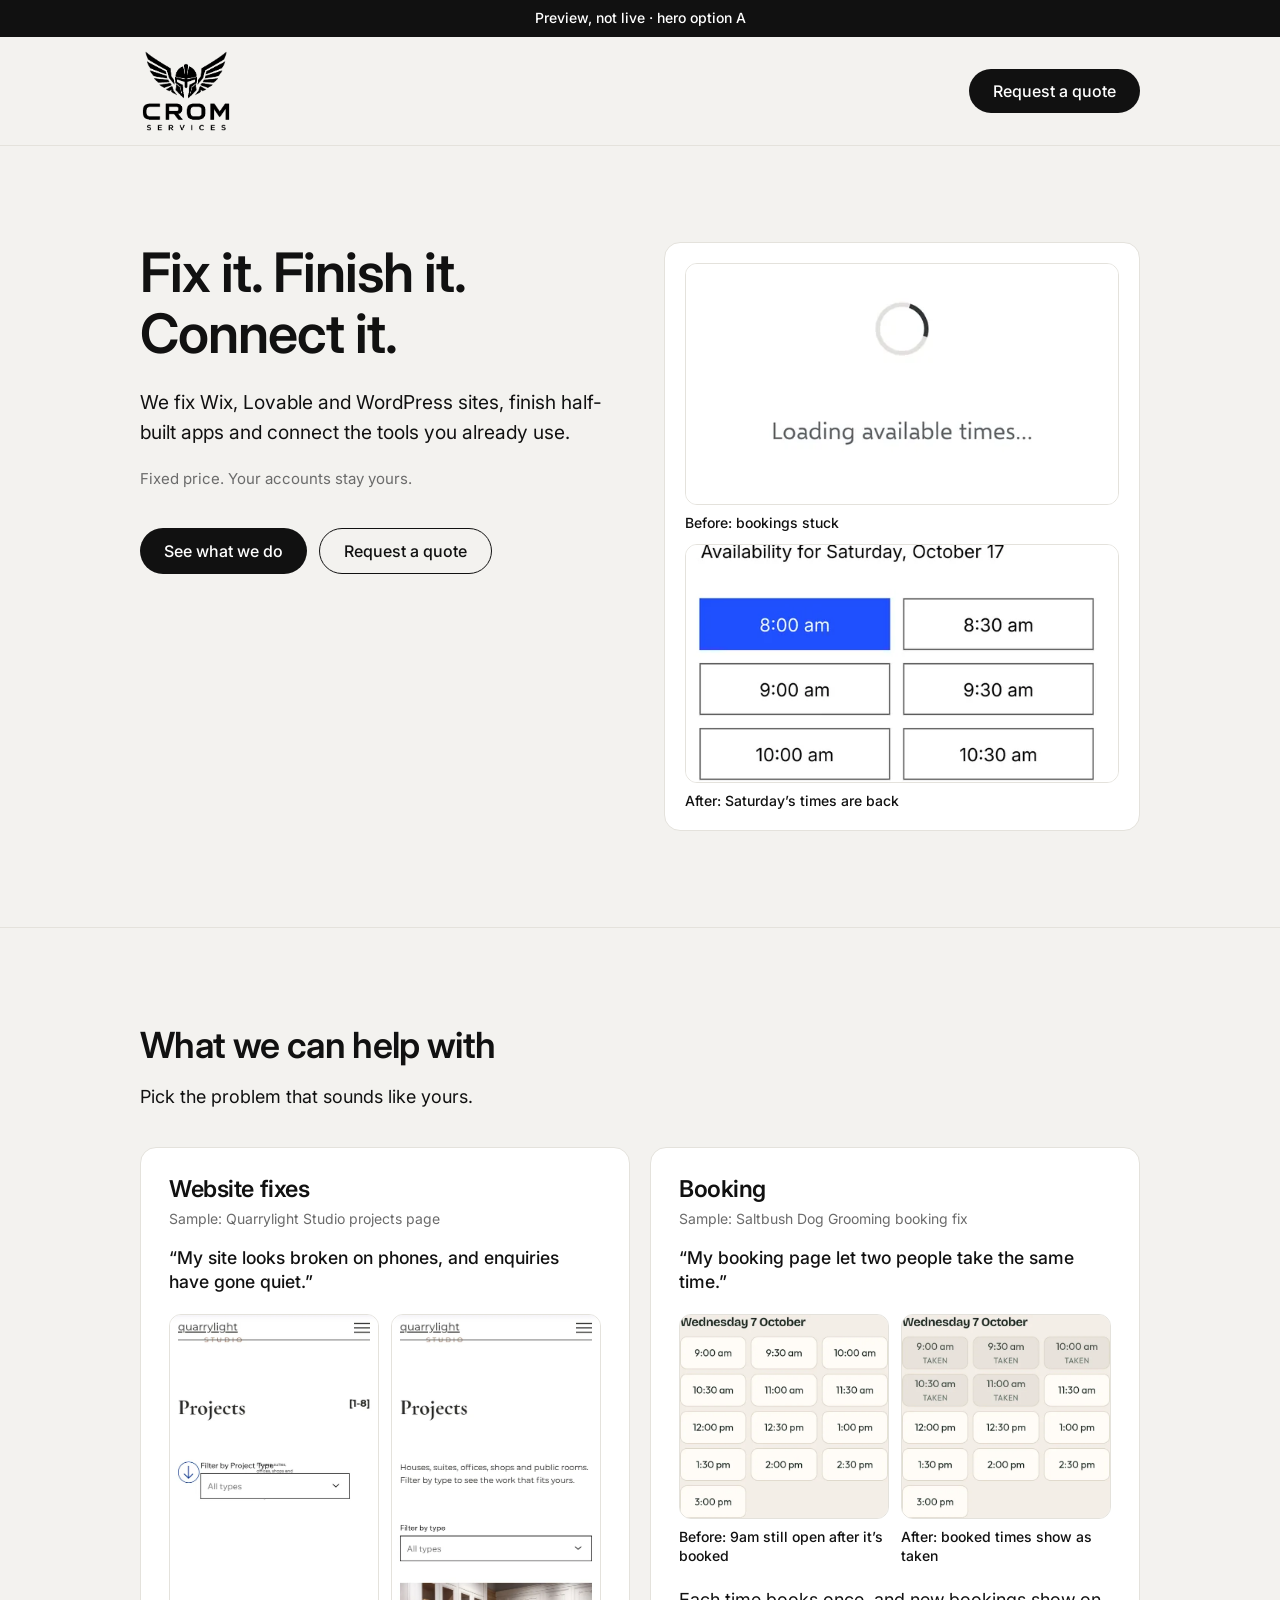
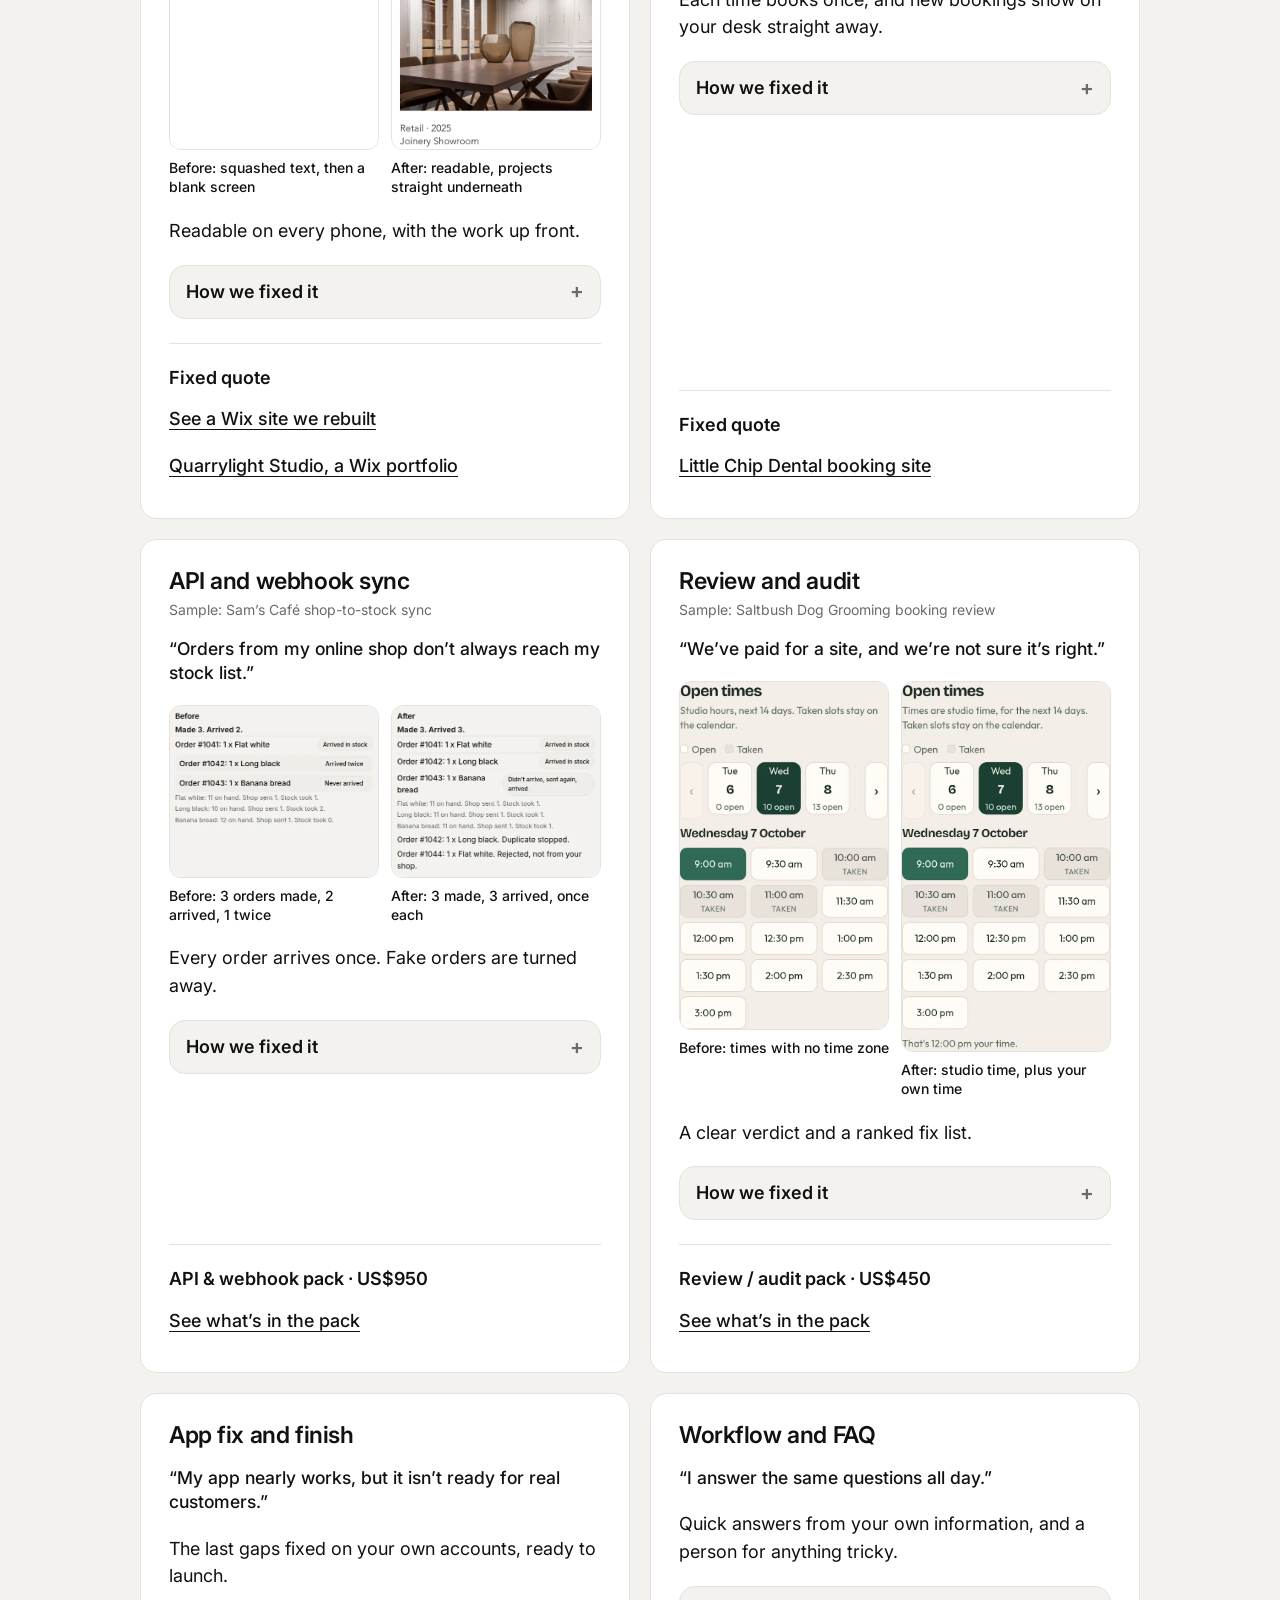
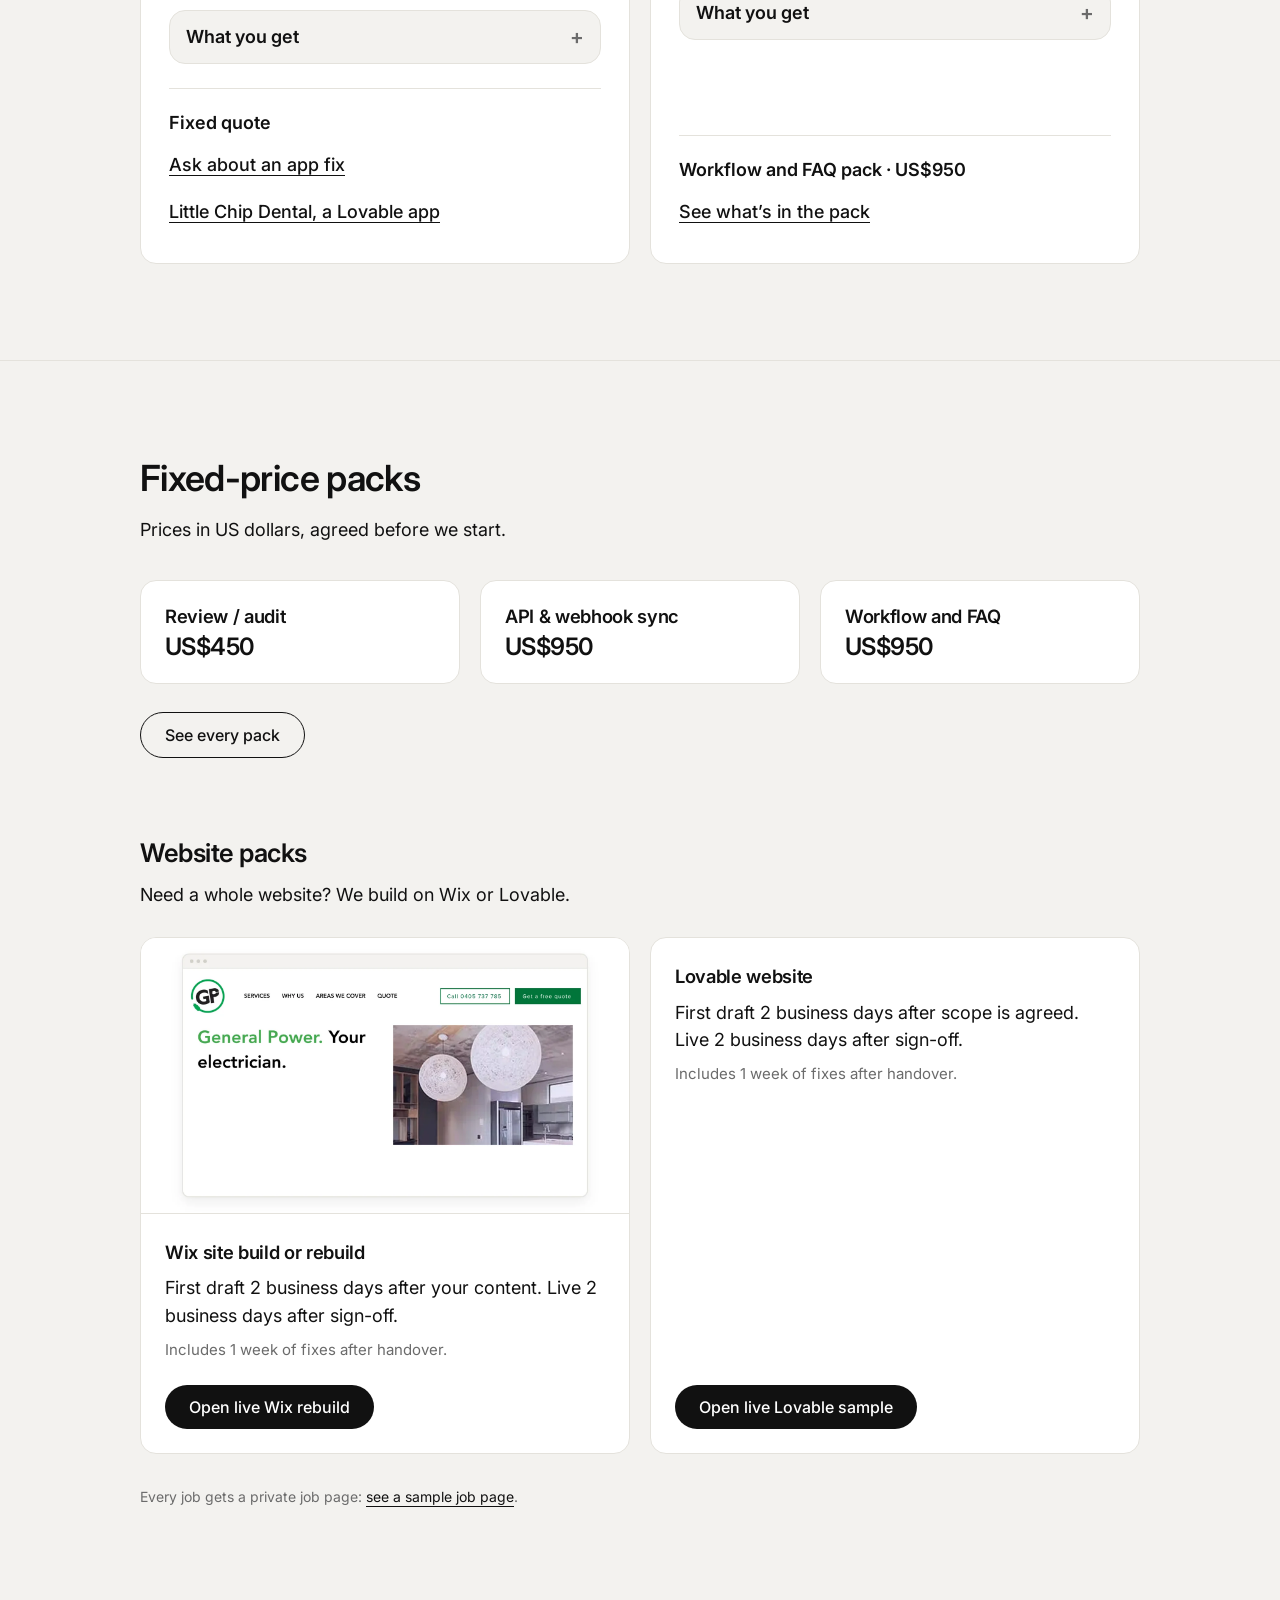
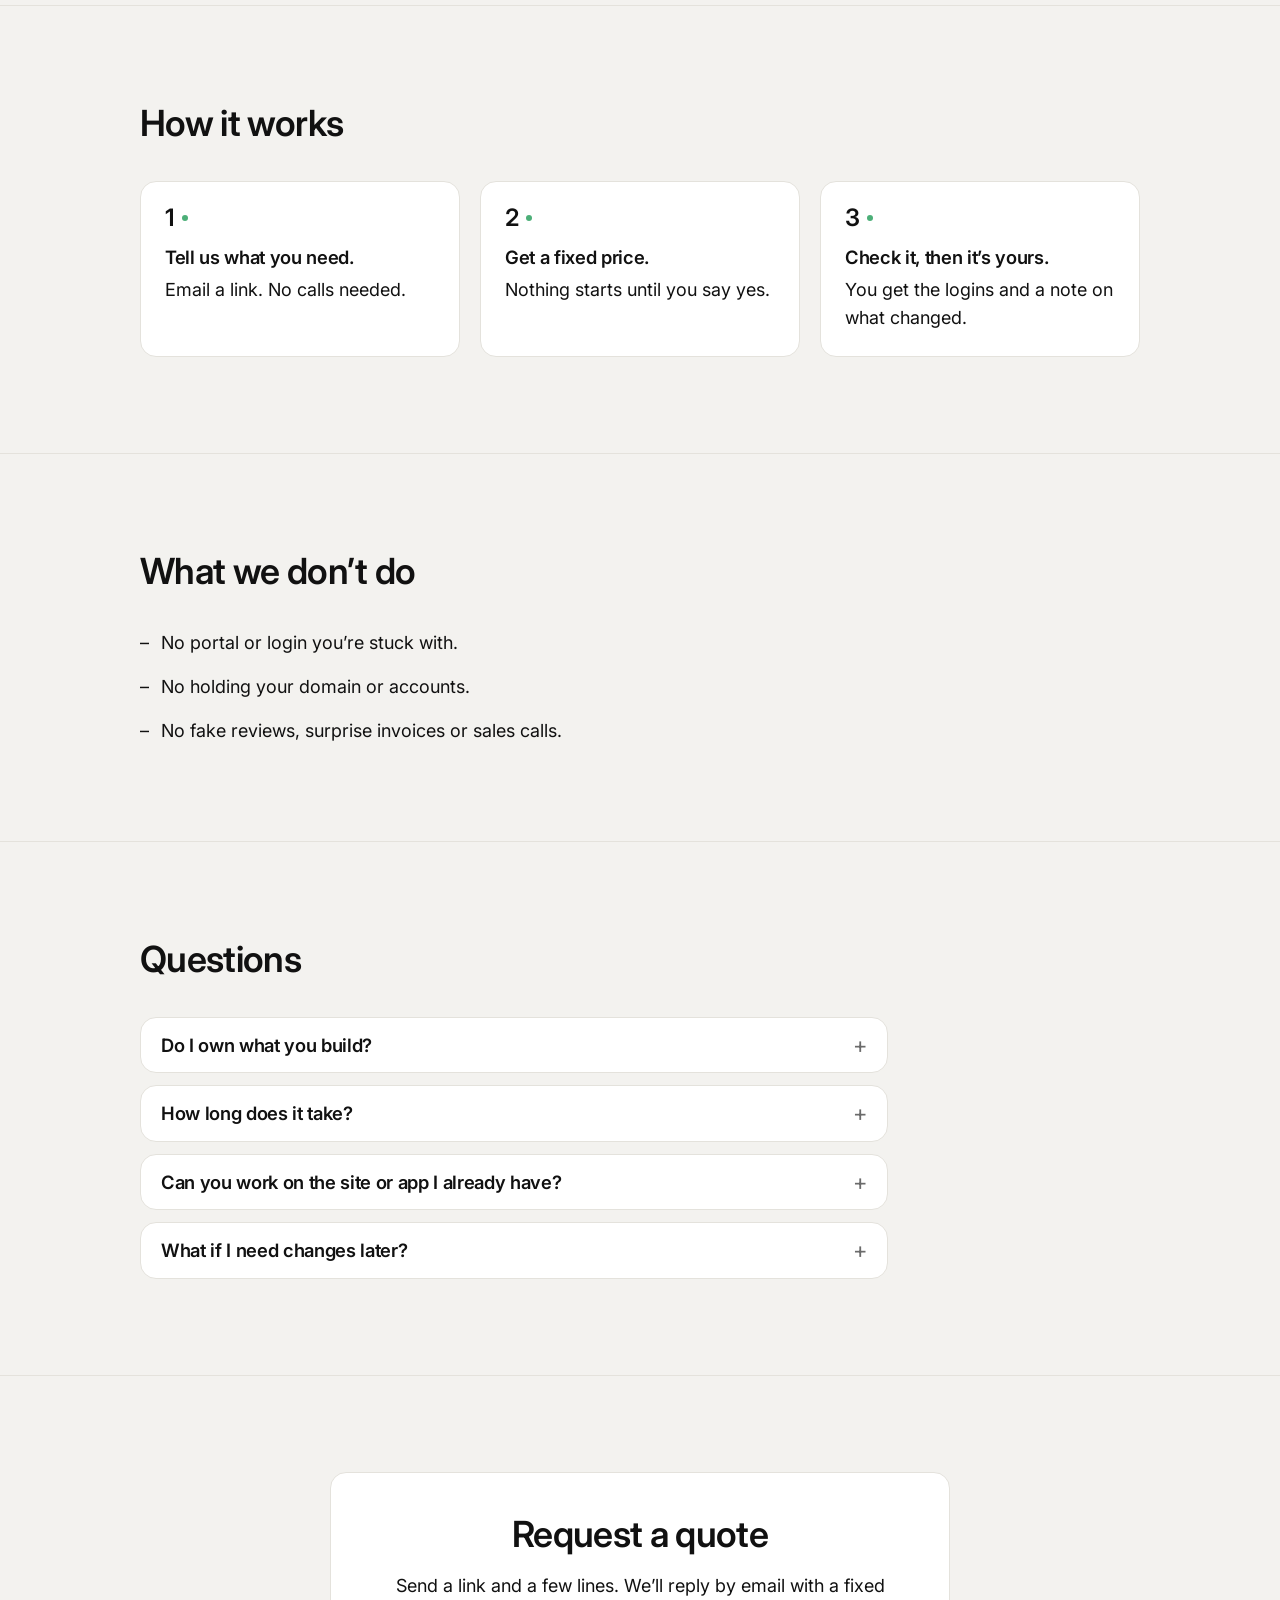
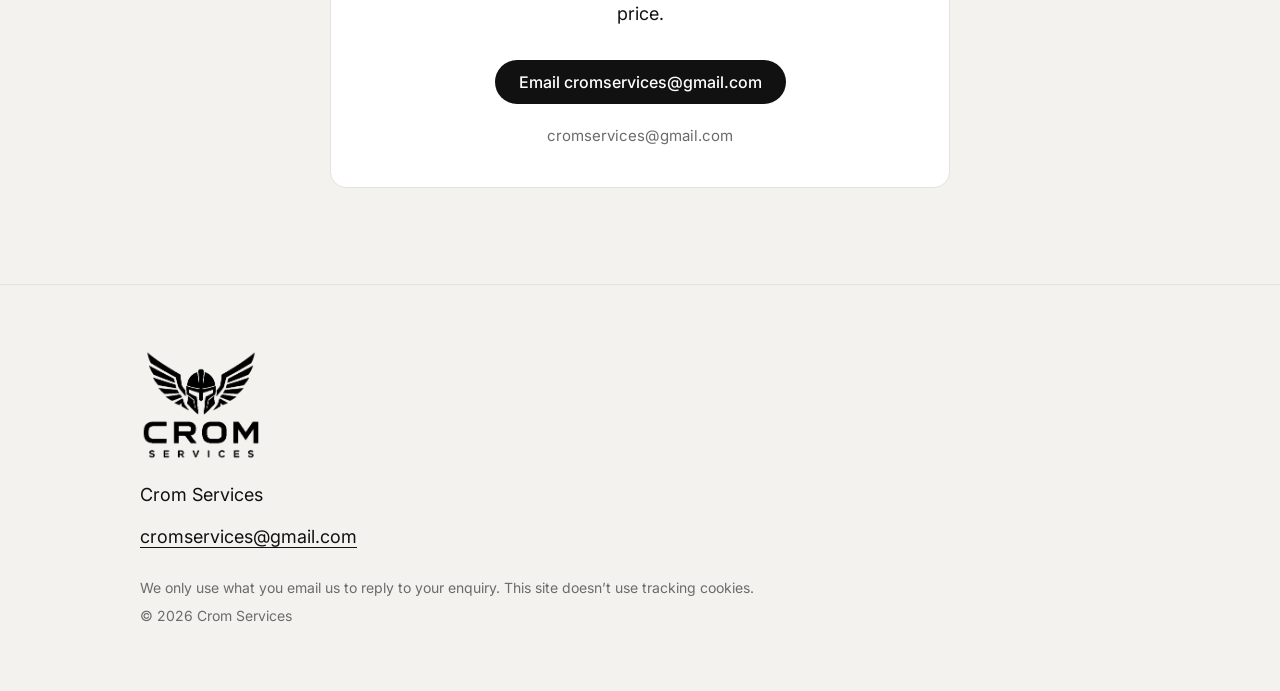
==== commit f1cd72aa: "Preview hero A: after caption 'Saturday’s times are back'" ====
--- a/hero-a/index.html
+++ b/hero-a/index.html
@@ -1 +1 @@
-<!DOCTYPE html><html lang="en-AU"><head><meta charSet="utf-8"/><meta name="viewport" content="width=device-width, initial-scale=1"/><link rel="preload" as="image" href="img/logo-v26-lock-inverse-transparent-tight.png"/><link rel="preload" as="image" href="img/v3/hero-wb-before.webp"/><link rel="preload" as="image" href="img/v3/hero-wb-after.webp"/><link rel="stylesheet" href="styles-aUSenI5b.css" data-precedence="default"/><link rel="stylesheet" href="https://fonts.googleapis.com/css2?family=Inter:wght@400;500;600;700&amp;display=swap" data-precedence="default"/><meta name="robots" content="noindex, nofollow, noarchive"/><meta name="googlebot" content="noindex, nofollow"/><title>Preview, not live · Crom Services | Automation, API and Website Fixes from Australia</title><meta name="author" content="Crom Services"/><meta property="og:type" content="website"/><meta property="og:site_name" content="Crom Services"/><meta property="og:locale" content="en_AU"/><meta name="description" content="We fix Wix, Lovable and WordPress sites, finish half-built apps and connect your tools. Fixed price before we start, and your accounts stay yours."/><meta property="og:title" content="Crom Services | Automation, API and Website Fixes from Australia"/><meta property="og:description" content="We fix Wix, Lovable and WordPress sites, finish half-built apps and connect your tools. Fixed price before we start, and your accounts stay yours."/><meta property="og:image" content="https://cromservices.com.au/v3/og-home-cafe-1200x630.jpg"/><meta property="og:image:width" content="1200"/><meta property="og:image:height" content="630"/><meta property="og:image:type" content="image/jpeg"/><meta property="og:image:alt" content="Sam&#x27;s Café orders before and after: 3 made and only 2 arrived in stock, then 3 made and all 3 arrived, once each. Fix it. Finish it. Connect it."/><meta name="twitter:card" content="summary_large_image"/><meta name="twitter:title" content="Crom Services | Automation, API and Website Fixes from Australia"/><meta name="twitter:description" content="We fix Wix, Lovable and WordPress sites, finish half-built apps and connect your tools. Fixed price before we start, and your accounts stay yours."/><meta name="twitter:image" content="https://cromservices.com.au/v3/og-home-cafe-1200x630.jpg"/><meta name="twitter:image:alt" content="Sam&#x27;s Café orders before and after: 3 made and only 2 arrived in stock, then 3 made and all 3 arrived, once each. Fix it. Finish it. Connect it."/><link rel="icon" href="img/favicon.ico" type="image/x-icon"/><link rel="preconnect" href="https://fonts.googleapis.com"/><link rel="preconnect" href="https://fonts.gstatic.com" crossorigin="anonymous"/></head><body><div role="note" style="position:sticky;top:0;z-index:70;background:#111111;color:#ffffff;font:500 14px/1.4 Inter,system-ui,sans-serif;text-align:center;padding:8px 16px;white-space:nowrap;height:37px;box-sizing:border-box">Preview, not live · hero option A</div><!--$--><a href="#main" class="skip-link">Skip to content</a><header style="top:37px" class="sticky top-0 z-50 border-b border-rule bg-paper"><div class="shell flex items-center justify-between gap-4 py-3"><a href="#top" aria-label="Crom Services, back to the top of the page" class="inline-flex min-h-11 items-center"><img src="img/logo-v26-lock-inverse-transparent-tight.png" alt="Crom Services" width="526" height="481" class="h-16 w-auto md:h-[84px]"/></a><a href="#quote" class="inline-flex min-h-11 cursor-pointer items-center justify-center rounded-full px-6 py-2.5 text-center text-base font-medium no-underline transition-colors disabled:pointer-events-none disabled:opacity-50 bg-ink text-surface hover:bg-ink-hover shrink-0 whitespace-nowrap">Request a quote</a></div></header><main id="main"><section id="top" class="shell pt-14 pb-16 md:pt-24 md:pb-24"><div class="grid items-start gap-10 md:grid-cols-2 md:gap-12"><div class="min-w-0"><h1 class="text-[2.05rem] leading-[1.18] md:text-[3.4rem] md:leading-[1.12]"><span class="block">Fix it. Finish it.</span><span class="block">Connect it.</span></h1><p class="mt-6 max-w-[62ch] text-[1.0625rem] md:text-[1.2rem]">We fix Wix, Lovable and WordPress sites, finish half-built apps and connect the tools you already use.</p><p class="mt-5 max-w-[62ch] text-[0.9375rem] leading-relaxed text-ink-soft">Fixed price. Your accounts stay yours.</p><div class="mt-9 flex flex-col gap-3 sm:flex-row"><a href="#services" class="inline-flex min-h-11 cursor-pointer items-center justify-center rounded-full px-6 py-2.5 text-center text-base font-medium no-underline transition-colors disabled:pointer-events-none disabled:opacity-50 bg-ink text-surface hover:bg-ink-hover w-full sm:w-auto">See what we do</a><a href="#quote" class="inline-flex min-h-11 cursor-pointer items-center justify-center rounded-full px-6 py-2.5 text-center text-base font-medium no-underline transition-colors disabled:pointer-events-none disabled:opacity-50 border border-ink bg-transparent text-ink hover:bg-ink/6 w-full sm:w-auto">Request a quote</a></div></div><div class="min-w-0 rounded-lg border border-rule bg-surface p-4 md:p-5"><div class="grid grid-cols-1 sm:grid-cols-2 md:grid-cols-1 items-start gap-3"><figure class="m-0 min-w-0"><img src="img/v3/hero-wb-before.webp" alt="A booking page on a phone, stuck on “Loading available times…”" width="560" height="311" loading="eager" decoding="async" class="block h-auto w-full rounded-md border border-rule bg-paper"/><figcaption class="mt-2 text-[0.875rem] font-medium leading-snug">Before: bookings stuck</figcaption></figure><figure class="m-0 min-w-0"><img src="img/v3/hero-wb-after.webp" alt="The same booking page after the fix: Saturday’s morning times ready to book" width="560" height="307" loading="eager" decoding="async" class="block h-auto w-full rounded-md border border-rule bg-paper"/><figcaption class="mt-2 text-[0.875rem] font-medium leading-snug">After: Saturday’s filling up</figcaption></figure></div></div></div></section><section id="services" class="border-t border-rule"><div class="shell py-16 md:py-24"><div data-reveal="true"><h2 class="text-[1.75rem] md:text-[2.25rem]">What we can help with</h2><p class="mt-4 max-w-[62ch]">Pick the problem that sounds like yours.</p></div><ul class="mt-9 grid gap-5 md:grid-cols-2"><li id="website-fixes" data-reveal="true" class="flex min-w-0 flex-col rounded-lg border border-rule bg-surface p-6 md:p-7"><h3 class="text-[1.3rem] md:text-[1.45rem]">Website fixes</h3><p class="mt-1 text-[0.875rem] text-ink-soft">Sample: Quarrylight Studio projects page</p><p class="mt-4 text-[1.05rem] font-medium leading-snug md:text-[1.1rem]">“My site looks broken on phones, and enquiries have gone quiet.”</p><div class="mt-5 grid grid-cols-2 items-start gap-3"><figure class="m-0 min-w-0"><img src="img/v3/web-before-projects.webp" alt="Projects page on a phone before the fix: squashed text, then a blank screen" width="520" height="1085" loading="lazy" decoding="async" class="block h-auto w-full rounded-md border border-rule bg-paper"/><figcaption class="mt-2 text-[0.875rem] font-medium leading-snug">Before: squashed text, then a blank screen</figcaption></figure><figure class="m-0 min-w-0"><img src="img/v3/web-after-projects.webp" alt="The same page after the fix: readable intro, one filter and the first project" width="520" height="1085" loading="lazy" decoding="async" class="block h-auto w-full rounded-md border border-rule bg-paper"/><figcaption class="mt-2 text-[0.875rem] font-medium leading-snug">After: readable, projects straight underneath</figcaption></figure></div><p class="mt-5">Readable on every phone, with the work up front.</p><details class="group mt-5 rounded-lg border border-rule bg-paper"><summary class="flex min-h-11 cursor-pointer items-center justify-between gap-4 px-4 py-3 font-semibold">How we fixed it<span aria-hidden="true" class="shrink-0 text-[1.3rem] leading-none text-ink-soft transition-transform duration-200 group-open:rotate-45">+</span></summary><div class="px-4 pb-4"><ol class="space-y-2.5"><li class="flex gap-3"><span aria-hidden="true" class="mt-[0.1rem] inline-flex h-6 w-6 shrink-0 items-center justify-center rounded-full border border-rule bg-surface text-[0.8125rem] font-semibold">1</span><span>Send us the link and what’s wrong.</span></li><li class="flex gap-3"><span aria-hidden="true" class="mt-[0.1rem] inline-flex h-6 w-6 shrink-0 items-center justify-center rounded-full border border-rule bg-surface text-[0.8125rem] font-semibold">2</span><span>Get a fixed quote for the fix, or for a rebuild.</span></li><li class="flex gap-3"><span aria-hidden="true" class="mt-[0.1rem] inline-flex h-6 w-6 shrink-0 items-center justify-center rounded-full border border-rule bg-surface text-[0.8125rem] font-semibold">3</span><span>We fix it on your own account and check it on phone, tablet and desktop.</span></li></ol><p class="mt-4 text-[0.9375rem] text-ink-soft">What we found: squashed text, a stray label and a screen of empty space. We fixed what hid the projects first.</p></div></details><div class="mt-auto pt-6"><div class="border-t border-rule pt-5"><p class="font-semibold">Fixed quote</p><ul class="mt-1"><li><a href="https://www.generalpower.com.au" target="_blank" rel="noopener noreferrer" class="inline-block py-[0.6rem] font-medium underline underline-offset-4 hover:no-underline">See a Wix site we rebuilt<span class="sr-only"> (opens in a new tab)</span></a></li><li><a href="https://cromservices.wixstudio.com/crom-demo-portfolio" target="_blank" rel="noopener noreferrer" class="inline-block py-[0.6rem] font-medium underline underline-offset-4 hover:no-underline">Quarrylight Studio, a Wix portfolio<span class="sr-only"> (opens in a new tab)</span></a></li></ul></div></div></li><li id="booking" data-reveal="true" class="flex min-w-0 flex-col rounded-lg border border-rule bg-surface p-6 md:p-7"><h3 class="text-[1.3rem] md:text-[1.45rem]">Booking</h3><p class="mt-1 text-[0.875rem] text-ink-soft">Sample: Saltbush Dog Grooming booking fix</p><p class="mt-4 text-[1.05rem] font-medium leading-snug md:text-[1.1rem]">“My booking page let two people take the same time.”</p><div class="mt-5 grid grid-cols-2 items-start gap-3"><figure class="m-0 min-w-0"><img src="img/v3/book-before-9am.webp" alt="Booking times for Wednesday before the fix: 9:00 am still open after it was booked" width="560" height="546" loading="lazy" decoding="async" class="block h-auto w-full rounded-md border border-rule bg-paper"/><figcaption class="mt-2 text-[0.875rem] font-medium leading-snug">Before: 9am still open after it’s booked</figcaption></figure><figure class="m-0 min-w-0"><img src="img/v3/book-after-9am.webp" alt="The same day after the fix: 9:00 am and the other booked times show as taken" width="560" height="546" loading="lazy" decoding="async" class="block h-auto w-full rounded-md border border-rule bg-paper"/><figcaption class="mt-2 text-[0.875rem] font-medium leading-snug">After: booked times show as taken</figcaption></figure></div><p class="mt-5">Each time books once, and new bookings show on your desk straight away.</p><details class="group mt-5 rounded-lg border border-rule bg-paper"><summary class="flex min-h-11 cursor-pointer items-center justify-between gap-4 px-4 py-3 font-semibold">How we fixed it<span aria-hidden="true" class="shrink-0 text-[1.3rem] leading-none text-ink-soft transition-transform duration-200 group-open:rotate-45">+</span></summary><div class="px-4 pb-4"><ol class="space-y-2.5"><li class="flex gap-3"><span aria-hidden="true" class="mt-[0.1rem] inline-flex h-6 w-6 shrink-0 items-center justify-center rounded-full border border-rule bg-surface text-[0.8125rem] font-semibold">1</span><span>Booked times now show as taken for everyone.</span></li><li class="flex gap-3"><span aria-hidden="true" class="mt-[0.1rem] inline-flex h-6 w-6 shrink-0 items-center justify-center rounded-full border border-rule bg-surface text-[0.8125rem] font-semibold">2</span><span>If two people try at once, the second is asked to pick another time.</span></li><li class="flex gap-3"><span aria-hidden="true" class="mt-[0.1rem] inline-flex h-6 w-6 shrink-0 items-center justify-center rounded-full border border-rule bg-surface text-[0.8125rem] font-semibold">3</span><span>New bookings appear on your desk without a reload.</span></li></ol><p class="mt-4 text-[0.9375rem] text-ink-soft">We found nine problems. Fixed first: the four that stop launch, double bookings first. Then the next three. Flagged for later: two that don’t lose bookings.</p></div></details><div class="mt-auto pt-6"><div class="border-t border-rule pt-5"><p class="font-semibold">Fixed quote</p><ul class="mt-1"><li><a href="https://little-chip-dental.lovable.app/" target="_blank" rel="noopener noreferrer" class="inline-block py-[0.6rem] font-medium underline underline-offset-4 hover:no-underline">Little Chip Dental booking site<span class="sr-only"> (opens in a new tab)</span></a></li></ul></div></div></li><li id="api-sync" data-reveal="true" class="flex min-w-0 flex-col rounded-lg border border-rule bg-surface p-6 md:p-7"><h3 class="text-[1.3rem] md:text-[1.45rem]">API and webhook sync</h3><p class="mt-1 text-[0.875rem] text-ink-soft">Sample: Sam’s Café shop-to-stock sync</p><p class="mt-4 text-[1.05rem] font-medium leading-snug md:text-[1.1rem]">“Orders from my online shop don’t always reach my stock list.”</p><div class="mt-5 grid grid-cols-2 items-start gap-3"><figure class="m-0 min-w-0"><img src="img/v3/api-before-orders.webp" alt="Before: 3 orders made, 2 arrived in stock. One arrived twice and one never arrived." width="492" height="403" loading="lazy" decoding="async" class="block h-auto w-full rounded-md border border-rule bg-paper"/><figcaption class="mt-2 text-[0.875rem] font-medium leading-snug">Before: 3 orders made, 2 arrived, 1 twice</figcaption></figure><figure class="m-0 min-w-0"><img src="img/v3/api-after-orders.webp" alt="After: 3 orders made, 3 arrived in stock. The repeat was stopped and a fake order was turned away." width="492" height="403" loading="lazy" decoding="async" class="block h-auto w-full rounded-md border border-rule bg-paper"/><figcaption class="mt-2 text-[0.875rem] font-medium leading-snug">After: 3 made, 3 arrived, once each</figcaption></figure></div><p class="mt-5">Every order arrives once. Fake orders are turned away.</p><details class="group mt-5 rounded-lg border border-rule bg-paper"><summary class="flex min-h-11 cursor-pointer items-center justify-between gap-4 px-4 py-3 font-semibold">How we fixed it<span aria-hidden="true" class="shrink-0 text-[1.3rem] leading-none text-ink-soft transition-transform duration-200 group-open:rotate-45">+</span></summary><div class="px-4 pb-4"><ol class="space-y-2.5"><li class="flex gap-3"><span aria-hidden="true" class="mt-[0.1rem] inline-flex h-6 w-6 shrink-0 items-center justify-center rounded-full border border-rule bg-surface text-[0.8125rem] font-semibold">1</span><span>Name the two tools that should talk to each other.</span></li><li class="flex gap-3"><span aria-hidden="true" class="mt-[0.1rem] inline-flex h-6 w-6 shrink-0 items-center justify-center rounded-full border border-rule bg-surface text-[0.8125rem] font-semibold">2</span><span>Missing orders are sent again, and repeats are stopped.</span></li><li class="flex gap-3"><span aria-hidden="true" class="mt-[0.1rem] inline-flex h-6 w-6 shrink-0 items-center justify-center rounded-full border border-rule bg-surface text-[0.8125rem] font-semibold">3</span><span>One connection, checked and handed over.</span></li></ol><img src="img/v3/api-triage.webp" alt="What we checked: 1 order never arrived and 1 arrived twice. Fixed first: missing orders, then duplicates. Flagged for later: orders from before the switch-on." width="1100" height="483" loading="lazy" decoding="async" class="mt-4 block h-auto w-full rounded-md border border-rule"/></div></details><div class="mt-auto pt-6"><div class="border-t border-rule pt-5"><p class="font-semibold">API &amp; webhook pack · US$950</p><ul class="mt-1"><li><a href="https://cromservices.github.io/job-page-sample/packs/" target="_blank" rel="noopener noreferrer" class="inline-block py-[0.6rem] font-medium underline underline-offset-4 hover:no-underline">See what’s in the pack<span class="sr-only"> (opens in a new tab)</span></a></li></ul></div></div></li><li id="review" data-reveal="true" class="flex min-w-0 flex-col rounded-lg border border-rule bg-surface p-6 md:p-7"><h3 class="text-[1.3rem] md:text-[1.45rem]">Review and audit</h3><p class="mt-1 text-[0.875rem] text-ink-soft">Sample: Saltbush Dog Grooming booking review</p><p class="mt-4 text-[1.05rem] font-medium leading-snug md:text-[1.1rem]">“We’ve paid for a site, and we’re not sure it’s right.”</p><div class="mt-5 grid grid-cols-2 items-start gap-3"><figure class="m-0 min-w-0"><img src="img/v3/review-before-time.webp" alt="Booking times on a phone before the fix, with no time zone shown" width="560" height="934" loading="lazy" decoding="async" class="block h-auto w-full rounded-md border border-rule bg-paper"/><figcaption class="mt-2 text-[0.875rem] font-medium leading-snug">Before: times with no time zone</figcaption></figure><figure class="m-0 min-w-0"><img src="img/v3/review-after-time.webp" alt="The same times after the fix, marked studio time, with “That’s 12:00 pm your time.” underneath" width="560" height="993" loading="lazy" decoding="async" class="block h-auto w-full rounded-md border border-rule bg-paper"/><figcaption class="mt-2 text-[0.875rem] font-medium leading-snug">After: studio time, plus your own time</figcaption></figure></div><p class="mt-5">A clear verdict and a ranked fix list.</p><details class="group mt-5 rounded-lg border border-rule bg-paper"><summary class="flex min-h-11 cursor-pointer items-center justify-between gap-4 px-4 py-3 font-semibold">How we fixed it<span aria-hidden="true" class="shrink-0 text-[1.3rem] leading-none text-ink-soft transition-transform duration-200 group-open:rotate-45">+</span></summary><div class="px-4 pb-4"><ol class="space-y-2.5"><li class="flex gap-3"><span aria-hidden="true" class="mt-[0.1rem] inline-flex h-6 w-6 shrink-0 items-center justify-center rounded-full border border-rule bg-surface text-[0.8125rem] font-semibold">1</span><span>Tell us what to check: a website, an app or an automation.</span></li><li class="flex gap-3"><span aria-hidden="true" class="mt-[0.1rem] inline-flex h-6 w-6 shrink-0 items-center justify-center rounded-full border border-rule bg-surface text-[0.8125rem] font-semibold">2</span><span>Get a clear verdict, with fixes ranked by what they’d cost you.</span></li><li class="flex gap-3"><span aria-hidden="true" class="mt-[0.1rem] inline-flex h-6 w-6 shrink-0 items-center justify-center rounded-full border border-rule bg-surface text-[0.8125rem] font-semibold">3</span><span>Get an hours estimate, so you decide what to fix first.</span></li></ol><img src="img/v3/review-triage.webp" alt="Our ranking for the booking site: fix now, fix next and flagged for later, each with a one-line reason" width="840" height="930" loading="lazy" decoding="async" class="mt-4 block h-auto w-full rounded-md border border-rule"/></div></details><div class="mt-auto pt-6"><div class="border-t border-rule pt-5"><p class="font-semibold">Review / audit pack · US$450</p><ul class="mt-1"><li><a href="https://cromservices.github.io/job-page-sample/packs/" target="_blank" rel="noopener noreferrer" class="inline-block py-[0.6rem] font-medium underline underline-offset-4 hover:no-underline">See what’s in the pack<span class="sr-only"> (opens in a new tab)</span></a></li></ul></div></div></li><li id="app-fix" data-reveal="true" class="flex min-w-0 flex-col rounded-lg border border-rule bg-surface p-6 md:p-7"><h3 class="text-[1.3rem] md:text-[1.45rem]">App fix and finish</h3><p class="mt-4 text-[1.05rem] font-medium leading-snug md:text-[1.1rem]">“My app nearly works, but it isn’t ready for real customers.”</p><p class="mt-5">The last gaps fixed on your own accounts, ready to launch.</p><details class="group mt-5 rounded-lg border border-rule bg-paper"><summary class="flex min-h-11 cursor-pointer items-center justify-between gap-4 px-4 py-3 font-semibold">What you get<span aria-hidden="true" class="shrink-0 text-[1.3rem] leading-none text-ink-soft transition-transform duration-200 group-open:rotate-45">+</span></summary><div class="px-4 pb-4"><ol class="space-y-2.5"><li class="flex gap-3"><span aria-hidden="true" class="mt-[0.1rem] inline-flex h-6 w-6 shrink-0 items-center justify-center rounded-full border border-rule bg-surface text-[0.8125rem] font-semibold">1</span><span>Send us the app and a list of what isn’t working.</span></li><li class="flex gap-3"><span aria-hidden="true" class="mt-[0.1rem] inline-flex h-6 w-6 shrink-0 items-center justify-center rounded-full border border-rule bg-surface text-[0.8125rem] font-semibold">2</span><span>Agree a fixed price for one fix or a short finish list.</span></li><li class="flex gap-3"><span aria-hidden="true" class="mt-[0.1rem] inline-flex h-6 w-6 shrink-0 items-center justify-center rounded-full border border-rule bg-surface text-[0.8125rem] font-semibold">3</span><span>We fix it, check every step on your own web address and send a short note on what changed.</span></li></ol></div></details><div class="mt-auto pt-6"><div class="border-t border-rule pt-5"><p class="font-semibold">Fixed quote</p><ul class="mt-1"><li><a href="mailto:cromservices@gmail.com?subject=App%20fix%20and%20finish&amp;body=Hi%20Crom%20Services%2C%0A%0ALink%20to%20the%20app%3A%0AWhat%20it%20is%20built%20with%20%28Lovable%20or%20other%29%3A%0AWhat%20isn%E2%80%99t%20working%3A%0A" class="inline-block py-[0.6rem] font-medium underline underline-offset-4 hover:no-underline">Ask about an app fix</a></li><li><a href="https://little-chip-dental.lovable.app/" target="_blank" rel="noopener noreferrer" class="inline-block py-[0.6rem] font-medium underline underline-offset-4 hover:no-underline">Little Chip Dental, a Lovable app<span class="sr-only"> (opens in a new tab)</span></a></li></ul></div></div></li><li id="workflow" data-reveal="true" class="flex min-w-0 flex-col rounded-lg border border-rule bg-surface p-6 md:p-7"><h3 class="text-[1.3rem] md:text-[1.45rem]">Workflow and FAQ</h3><p class="mt-4 text-[1.05rem] font-medium leading-snug md:text-[1.1rem]">“I answer the same questions all day.”</p><p class="mt-5">Quick answers from your own information, and a person for anything tricky.</p><details class="group mt-5 rounded-lg border border-rule bg-paper"><summary class="flex min-h-11 cursor-pointer items-center justify-between gap-4 px-4 py-3 font-semibold">What you get<span aria-hidden="true" class="shrink-0 text-[1.3rem] leading-none text-ink-soft transition-transform duration-200 group-open:rotate-45">+</span></summary><div class="px-4 pb-4"><ol class="space-y-2.5"><li class="flex gap-3"><span aria-hidden="true" class="mt-[0.1rem] inline-flex h-6 w-6 shrink-0 items-center justify-center rounded-full border border-rule bg-surface text-[0.8125rem] font-semibold">1</span><span>Pick one workflow, or one set of customer questions.</span></li><li class="flex gap-3"><span aria-hidden="true" class="mt-[0.1rem] inline-flex h-6 w-6 shrink-0 items-center justify-center rounded-full border border-rule bg-surface text-[0.8125rem] font-semibold">2</span><span>It’s set up in the tools you already use, then checked and handed over.</span></li><li class="flex gap-3"><span aria-hidden="true" class="mt-[0.1rem] inline-flex h-6 w-6 shrink-0 items-center justify-center rounded-full border border-rule bg-surface text-[0.8125rem] font-semibold">3</span><span>You pay any running costs directly.</span></li></ol></div></details><div class="mt-auto pt-6"><div class="border-t border-rule pt-5"><p class="font-semibold">Workflow and FAQ pack · US$950</p><ul class="mt-1"><li><a href="https://cromservices.github.io/job-page-sample/packs/" target="_blank" rel="noopener noreferrer" class="inline-block py-[0.6rem] font-medium underline underline-offset-4 hover:no-underline">See what’s in the pack<span class="sr-only"> (opens in a new tab)</span></a></li></ul></div></div></li></ul></div></section><section id="packs" class="border-t border-rule"><div class="shell py-16 md:py-24"><h2 data-reveal="true" class="text-[1.75rem] md:text-[2.25rem]">Fixed-price packs</h2><p data-reveal="true" class="mt-4 max-w-[62ch]">Prices in US dollars, agreed before we start.</p><ul class="mt-9 grid gap-5 md:grid-cols-3"><li data-reveal="true" class="flex flex-col rounded-lg border border-rule bg-surface p-6"><h3 class="text-[1.15rem]">Review / audit</h3><p class="mt-2 text-[1.5rem] font-semibold leading-none tracking-tight">US$450</p></li><li data-reveal="true" class="flex flex-col rounded-lg border border-rule bg-surface p-6"><h3 class="text-[1.15rem]">API &amp; webhook sync</h3><p class="mt-2 text-[1.5rem] font-semibold leading-none tracking-tight">US$950</p></li><li data-reveal="true" class="flex flex-col rounded-lg border border-rule bg-surface p-6"><h3 class="text-[1.15rem]">Workflow and FAQ</h3><p class="mt-2 text-[1.5rem] font-semibold leading-none tracking-tight">US$950</p></li></ul><div data-reveal="true" class="mt-7"><a href="https://cromservices.github.io/job-page-sample/packs/" target="_blank" rel="noopener noreferrer" class="inline-flex min-h-11 cursor-pointer items-center justify-center rounded-full px-6 py-2.5 text-center text-base font-medium no-underline transition-colors disabled:pointer-events-none disabled:opacity-50 border border-ink bg-transparent text-ink hover:bg-ink/6 w-full sm:w-auto">See every pack<span class="sr-only"> (opens in a new tab)</span></a></div><h3 data-reveal="true" class="mt-16 text-[1.35rem] md:mt-20 md:text-[1.6rem]">Website packs</h3><p data-reveal="true" class="mt-3 max-w-[62ch]">Need a whole website? We build on Wix or Lovable.</p><ul class="mt-7 grid gap-5 md:grid-cols-2"><li data-reveal="true" class="flex flex-col overflow-hidden rounded-lg border border-rule bg-surface"><a href="https://www.generalpower.com.au" target="_blank" rel="noopener noreferrer" class="block border-b border-rule"><img src="img/packs-thumb-wix-generalpower-1600x900.webp" alt="Home page of a Wix site we rebuilt for a local electrician" width="1600" height="900" loading="lazy" decoding="async" class="block h-auto w-full object-cover" style="aspect-ratio:16 / 9"/><span class="sr-only"> (opens in a new tab)</span></a><div class="flex flex-1 flex-col p-6"><h4 class="text-[1.15rem] font-semibold tracking-[-0.018em]">Wix site build or rebuild</h4><p class="mt-2">First draft 2 business days after your content. Live 2 business days after sign-off.</p><p class="mt-2 text-[0.9375rem] text-ink-soft">Includes 1 week of fixes after handover.</p><div class="mt-auto pt-6"><a href="https://www.generalpower.com.au" target="_blank" rel="noopener noreferrer" class="inline-flex min-h-11 cursor-pointer items-center justify-center rounded-full px-6 py-2.5 text-center text-base font-medium no-underline transition-colors disabled:pointer-events-none disabled:opacity-50 bg-ink text-surface hover:bg-ink-hover w-full sm:w-auto whitespace-nowrap">Open live Wix rebuild<span class="sr-only"> (opens in a new tab)</span></a></div></div></li><li data-reveal="true" class="flex flex-col overflow-hidden rounded-lg border border-rule bg-surface"><div class="flex flex-1 flex-col p-6"><h4 class="text-[1.15rem] font-semibold tracking-[-0.018em]">Lovable website</h4><p class="mt-2">First draft 2 business days after scope is agreed. Live 2 business days after sign-off.</p><p class="mt-2 text-[0.9375rem] text-ink-soft">Includes 1 week of fixes after handover.</p><div class="mt-auto pt-6"><a href="https://little-chip-dental.lovable.app/" target="_blank" rel="noopener noreferrer" class="inline-flex min-h-11 cursor-pointer items-center justify-center rounded-full px-6 py-2.5 text-center text-base font-medium no-underline transition-colors disabled:pointer-events-none disabled:opacity-50 bg-ink text-surface hover:bg-ink-hover w-full sm:w-auto whitespace-nowrap">Open live Lovable sample<span class="sr-only"> (opens in a new tab)</span></a></div></div></li></ul><p data-reveal="true" class="mt-8 max-w-[68ch] text-[0.875rem] leading-relaxed text-ink-soft">Every job gets a private job page:<!-- --> <a href="https://cromservices.github.io/job-page-sample/" target="_blank" rel="noopener noreferrer" class="text-ink underline underline-offset-4 hover:no-underline">see a sample job page<span class="sr-only"> (opens in a new tab)</span></a>.</p></div></section><section id="how" class="border-t border-rule"><div class="shell py-16 md:py-24"><h2 data-reveal="true" class="text-[1.75rem] md:text-[2.25rem]">How it works</h2><ol class="mt-9 grid gap-5 md:grid-cols-3"><li data-reveal="true" class="rounded-lg border border-rule bg-surface p-6"><p class="flex items-center gap-2"><span class="text-[1.5rem] font-semibold leading-none tracking-tight">1</span><span aria-hidden="true" class="h-1.5 w-1.5 rounded-full bg-accent-green"></span></p><h3 class="mt-4 text-[1.15rem]">Tell us what you need.</h3><p class="mt-2">Email a link. No calls needed.</p></li><li data-reveal="true" class="rounded-lg border border-rule bg-surface p-6"><p class="flex items-center gap-2"><span class="text-[1.5rem] font-semibold leading-none tracking-tight">2</span><span aria-hidden="true" class="h-1.5 w-1.5 rounded-full bg-accent-green"></span></p><h3 class="mt-4 text-[1.15rem]">Get a fixed price.</h3><p class="mt-2">Nothing starts until you say yes.</p></li><li data-reveal="true" class="rounded-lg border border-rule bg-surface p-6"><p class="flex items-center gap-2"><span class="text-[1.5rem] font-semibold leading-none tracking-tight">3</span><span aria-hidden="true" class="h-1.5 w-1.5 rounded-full bg-accent-green"></span></p><h3 class="mt-4 text-[1.15rem]">Check it, then it’s yours.</h3><p class="mt-2">You get the logins and a note on what changed.</p></li></ol></div></section><section id="dont" class="border-t border-rule"><div class="shell py-16 md:py-24"><h2 data-reveal="true" class="text-[1.75rem] md:text-[2.25rem]">What we don’t do</h2><ul data-reveal="true" class="mt-9 max-w-[62ch] space-y-4"><li class="flex gap-3"><span aria-hidden="true" class="shrink-0">–</span><span>No portal or login you’re stuck with.</span></li><li class="flex gap-3"><span aria-hidden="true" class="shrink-0">–</span><span>No holding your domain or accounts.</span></li><li class="flex gap-3"><span aria-hidden="true" class="shrink-0">–</span><span>No fake reviews, surprise invoices or sales calls.</span></li></ul></div></section><section id="faq" class="border-t border-rule"><div class="shell py-16 md:py-24"><h2 data-reveal="true" class="text-[1.75rem] md:text-[2.25rem]">Questions</h2><div data-reveal="true" class="mt-9 max-w-[68ch] space-y-3"><details class="group rounded-lg border border-rule bg-surface"><summary class="flex cursor-pointer items-center justify-between gap-4 px-5 py-4 min-h-11"><h3 class="m-0 text-[1.05rem] font-semibold md:text-[1.15rem]">Do I own what you build?</h3><span aria-hidden="true" class="shrink-0 text-[1.4rem] leading-none text-ink-soft transition-transform duration-200 group-open:rotate-45">+</span></summary><p class="px-5 pb-5">Yes. The domain, hosting and accounts are in your name, and you get the logins.</p></details><details class="group rounded-lg border border-rule bg-surface"><summary class="flex cursor-pointer items-center justify-between gap-4 px-5 py-4 min-h-11"><h3 class="m-0 text-[1.05rem] font-semibold md:text-[1.15rem]">How long does it take?</h3><span aria-hidden="true" class="shrink-0 text-[1.4rem] leading-none text-ink-soft transition-transform duration-200 group-open:rotate-45">+</span></summary><p class="px-5 pb-5">It depends on the job. Every pack and quote comes with a timeline, so you know before you agree to anything.</p></details><details class="group rounded-lg border border-rule bg-surface"><summary class="flex cursor-pointer items-center justify-between gap-4 px-5 py-4 min-h-11"><h3 class="m-0 text-[1.05rem] font-semibold md:text-[1.15rem]">Can you work on the site or app I already have?</h3><span aria-hidden="true" class="shrink-0 text-[1.4rem] leading-none text-ink-soft transition-transform duration-200 group-open:rotate-45">+</span></summary><p class="px-5 pb-5">Yes. Most jobs start with something you already have on Wix, Lovable, WordPress or similar. We fix or finish it rather than start again, unless a rebuild would cost you less.</p></details><details class="group rounded-lg border border-rule bg-surface"><summary class="flex cursor-pointer items-center justify-between gap-4 px-5 py-4 min-h-11"><h3 class="m-0 text-[1.05rem] font-semibold md:text-[1.15rem]">What if I need changes later?</h3><span aria-hidden="true" class="shrink-0 text-[1.4rem] leading-none text-ink-soft transition-transform duration-200 group-open:rotate-45">+</span></summary><p class="px-5 pb-5">Small changes are covered if we look after it on a retainer. Otherwise we quote them one at a time.</p></details></div></div></section><section id="quote" class="border-t border-rule"><div class="shell py-16 md:py-24"><div data-reveal="true" class="mx-auto max-w-[620px] rounded-lg border border-rule bg-surface p-6 text-center md:p-10"><h2 class="text-[1.75rem] md:text-[2.25rem]">Request a quote</h2><p class="mx-auto mt-4 max-w-[48ch]">Send a link and a few lines. We’ll reply by email with a fixed price.</p><div class="mt-8"><a href="mailto:cromservices@gmail.com?subject=Quote%20request&amp;body=Hi%20Crom%20Services%2C%0A%0ABusiness%20name%3A%0AWhat%20you%20need%20help%20with%3A%0ALink%20to%20your%20site%20or%20app%20%28if%20any%29%3A%0AAnything%20else%20we%20should%20know%3A%0A" class="inline-flex min-h-11 cursor-pointer items-center justify-center rounded-full px-6 py-2.5 text-center text-base font-medium no-underline transition-colors disabled:pointer-events-none disabled:opacity-50 bg-ink text-surface hover:bg-ink-hover w-full sm:w-auto whitespace-nowrap">Email cromservices@gmail.com</a></div><p class="mt-5 text-[0.9375rem] text-ink-soft"><span class="selectable whitespace-nowrap">cromservices@gmail.com</span></p></div></div></section></main><footer class="border-t border-rule bg-paper"><div class="shell py-12 md:py-16"><img src="img/logo-v26-lock-inverse-transparent-tight.png" alt="Crom Services" width="526" height="481" class="h-24 w-auto md:h-28"/><div class="mt-5 space-y-1.5"><p>Crom Services</p><p><a href="mailto:cromservices@gmail.com" class="inline-flex min-h-11 items-center underline underline-offset-4 hover:no-underline">cromservices@gmail.com</a></p><p class="pt-3 text-[0.875rem] leading-relaxed text-ink-soft">We only use what you email us to reply to your enquiry. This site doesn’t use tracking cookies.</p><p class="text-[0.875rem] text-ink-soft">© 2026 Crom Services</p></div></div></footer><!--/$--></body></html>+<!DOCTYPE html><html lang="en-AU"><head><meta charSet="utf-8"/><meta name="viewport" content="width=device-width, initial-scale=1"/><link rel="preload" as="image" href="img/logo-v26-lock-inverse-transparent-tight.png"/><link rel="preload" as="image" href="img/v3/hero-wb-before.webp"/><link rel="preload" as="image" href="img/v3/hero-wb-after.webp"/><link rel="stylesheet" href="styles-aUSenI5b.css" data-precedence="default"/><link rel="stylesheet" href="https://fonts.googleapis.com/css2?family=Inter:wght@400;500;600;700&amp;display=swap" data-precedence="default"/><meta name="robots" content="noindex, nofollow, noarchive"/><meta name="googlebot" content="noindex, nofollow"/><title>Preview, not live · Crom Services | Automation, API and Website Fixes from Australia</title><meta name="author" content="Crom Services"/><meta property="og:type" content="website"/><meta property="og:site_name" content="Crom Services"/><meta property="og:locale" content="en_AU"/><meta name="description" content="We fix Wix, Lovable and WordPress sites, finish half-built apps and connect your tools. Fixed price before we start, and your accounts stay yours."/><meta property="og:title" content="Crom Services | Automation, API and Website Fixes from Australia"/><meta property="og:description" content="We fix Wix, Lovable and WordPress sites, finish half-built apps and connect your tools. Fixed price before we start, and your accounts stay yours."/><meta property="og:image" content="https://cromservices.com.au/v3/og-home-cafe-1200x630.jpg"/><meta property="og:image:width" content="1200"/><meta property="og:image:height" content="630"/><meta property="og:image:type" content="image/jpeg"/><meta property="og:image:alt" content="Sam&#x27;s Café orders before and after: 3 made and only 2 arrived in stock, then 3 made and all 3 arrived, once each. Fix it. Finish it. Connect it."/><meta name="twitter:card" content="summary_large_image"/><meta name="twitter:title" content="Crom Services | Automation, API and Website Fixes from Australia"/><meta name="twitter:description" content="We fix Wix, Lovable and WordPress sites, finish half-built apps and connect your tools. Fixed price before we start, and your accounts stay yours."/><meta name="twitter:image" content="https://cromservices.com.au/v3/og-home-cafe-1200x630.jpg"/><meta name="twitter:image:alt" content="Sam&#x27;s Café orders before and after: 3 made and only 2 arrived in stock, then 3 made and all 3 arrived, once each. Fix it. Finish it. Connect it."/><link rel="icon" href="img/favicon.ico" type="image/x-icon"/><link rel="preconnect" href="https://fonts.googleapis.com"/><link rel="preconnect" href="https://fonts.gstatic.com" crossorigin="anonymous"/></head><body><div role="note" style="position:sticky;top:0;z-index:70;background:#111111;color:#ffffff;font:500 14px/1.4 Inter,system-ui,sans-serif;text-align:center;padding:8px 16px;white-space:nowrap;height:37px;box-sizing:border-box">Preview, not live · hero option A</div><!--$--><a href="#main" class="skip-link">Skip to content</a><header style="top:37px" class="sticky top-0 z-50 border-b border-rule bg-paper"><div class="shell flex items-center justify-between gap-4 py-3"><a href="#top" aria-label="Crom Services, back to the top of the page" class="inline-flex min-h-11 items-center"><img src="img/logo-v26-lock-inverse-transparent-tight.png" alt="Crom Services" width="526" height="481" class="h-16 w-auto md:h-[84px]"/></a><a href="#quote" class="inline-flex min-h-11 cursor-pointer items-center justify-center rounded-full px-6 py-2.5 text-center text-base font-medium no-underline transition-colors disabled:pointer-events-none disabled:opacity-50 bg-ink text-surface hover:bg-ink-hover shrink-0 whitespace-nowrap">Request a quote</a></div></header><main id="main"><section id="top" class="shell pt-14 pb-16 md:pt-24 md:pb-24"><div class="grid items-start gap-10 md:grid-cols-2 md:gap-12"><div class="min-w-0"><h1 class="text-[2.05rem] leading-[1.18] md:text-[3.4rem] md:leading-[1.12]"><span class="block">Fix it. Finish it.</span><span class="block">Connect it.</span></h1><p class="mt-6 max-w-[62ch] text-[1.0625rem] md:text-[1.2rem]">We fix Wix, Lovable and WordPress sites, finish half-built apps and connect the tools you already use.</p><p class="mt-5 max-w-[62ch] text-[0.9375rem] leading-relaxed text-ink-soft">Fixed price. Your accounts stay yours.</p><div class="mt-9 flex flex-col gap-3 sm:flex-row"><a href="#services" class="inline-flex min-h-11 cursor-pointer items-center justify-center rounded-full px-6 py-2.5 text-center text-base font-medium no-underline transition-colors disabled:pointer-events-none disabled:opacity-50 bg-ink text-surface hover:bg-ink-hover w-full sm:w-auto">See what we do</a><a href="#quote" class="inline-flex min-h-11 cursor-pointer items-center justify-center rounded-full px-6 py-2.5 text-center text-base font-medium no-underline transition-colors disabled:pointer-events-none disabled:opacity-50 border border-ink bg-transparent text-ink hover:bg-ink/6 w-full sm:w-auto">Request a quote</a></div></div><div class="min-w-0 rounded-lg border border-rule bg-surface p-4 md:p-5"><div class="grid grid-cols-1 sm:grid-cols-2 md:grid-cols-1 items-start gap-3"><figure class="m-0 min-w-0"><img src="img/v3/hero-wb-before.webp" alt="A booking page on a phone, stuck on “Loading available times…”" width="560" height="311" loading="eager" decoding="async" class="block h-auto w-full rounded-md border border-rule bg-paper"/><figcaption class="mt-2 text-[0.875rem] font-medium leading-snug">Before: bookings stuck</figcaption></figure><figure class="m-0 min-w-0"><img src="img/v3/hero-wb-after.webp" alt="The same booking page after the fix: Saturday’s morning times ready to book" width="560" height="307" loading="eager" decoding="async" class="block h-auto w-full rounded-md border border-rule bg-paper"/><figcaption class="mt-2 text-[0.875rem] font-medium leading-snug">After: Saturday’s times are back</figcaption></figure></div></div></div></section><section id="services" class="border-t border-rule"><div class="shell py-16 md:py-24"><div data-reveal="true"><h2 class="text-[1.75rem] md:text-[2.25rem]">What we can help with</h2><p class="mt-4 max-w-[62ch]">Pick the problem that sounds like yours.</p></div><ul class="mt-9 grid gap-5 md:grid-cols-2"><li id="website-fixes" data-reveal="true" class="flex min-w-0 flex-col rounded-lg border border-rule bg-surface p-6 md:p-7"><h3 class="text-[1.3rem] md:text-[1.45rem]">Website fixes</h3><p class="mt-1 text-[0.875rem] text-ink-soft">Sample: Quarrylight Studio projects page</p><p class="mt-4 text-[1.05rem] font-medium leading-snug md:text-[1.1rem]">“My site looks broken on phones, and enquiries have gone quiet.”</p><div class="mt-5 grid grid-cols-2 items-start gap-3"><figure class="m-0 min-w-0"><img src="img/v3/web-before-projects.webp" alt="Projects page on a phone before the fix: squashed text, then a blank screen" width="520" height="1085" loading="lazy" decoding="async" class="block h-auto w-full rounded-md border border-rule bg-paper"/><figcaption class="mt-2 text-[0.875rem] font-medium leading-snug">Before: squashed text, then a blank screen</figcaption></figure><figure class="m-0 min-w-0"><img src="img/v3/web-after-projects.webp" alt="The same page after the fix: readable intro, one filter and the first project" width="520" height="1085" loading="lazy" decoding="async" class="block h-auto w-full rounded-md border border-rule bg-paper"/><figcaption class="mt-2 text-[0.875rem] font-medium leading-snug">After: readable, projects straight underneath</figcaption></figure></div><p class="mt-5">Readable on every phone, with the work up front.</p><details class="group mt-5 rounded-lg border border-rule bg-paper"><summary class="flex min-h-11 cursor-pointer items-center justify-between gap-4 px-4 py-3 font-semibold">How we fixed it<span aria-hidden="true" class="shrink-0 text-[1.3rem] leading-none text-ink-soft transition-transform duration-200 group-open:rotate-45">+</span></summary><div class="px-4 pb-4"><ol class="space-y-2.5"><li class="flex gap-3"><span aria-hidden="true" class="mt-[0.1rem] inline-flex h-6 w-6 shrink-0 items-center justify-center rounded-full border border-rule bg-surface text-[0.8125rem] font-semibold">1</span><span>Send us the link and what’s wrong.</span></li><li class="flex gap-3"><span aria-hidden="true" class="mt-[0.1rem] inline-flex h-6 w-6 shrink-0 items-center justify-center rounded-full border border-rule bg-surface text-[0.8125rem] font-semibold">2</span><span>Get a fixed quote for the fix, or for a rebuild.</span></li><li class="flex gap-3"><span aria-hidden="true" class="mt-[0.1rem] inline-flex h-6 w-6 shrink-0 items-center justify-center rounded-full border border-rule bg-surface text-[0.8125rem] font-semibold">3</span><span>We fix it on your own account and check it on phone, tablet and desktop.</span></li></ol><p class="mt-4 text-[0.9375rem] text-ink-soft">What we found: squashed text, a stray label and a screen of empty space. We fixed what hid the projects first.</p></div></details><div class="mt-auto pt-6"><div class="border-t border-rule pt-5"><p class="font-semibold">Fixed quote</p><ul class="mt-1"><li><a href="https://www.generalpower.com.au" target="_blank" rel="noopener noreferrer" class="inline-block py-[0.6rem] font-medium underline underline-offset-4 hover:no-underline">See a Wix site we rebuilt<span class="sr-only"> (opens in a new tab)</span></a></li><li><a href="https://cromservices.wixstudio.com/crom-demo-portfolio" target="_blank" rel="noopener noreferrer" class="inline-block py-[0.6rem] font-medium underline underline-offset-4 hover:no-underline">Quarrylight Studio, a Wix portfolio<span class="sr-only"> (opens in a new tab)</span></a></li></ul></div></div></li><li id="booking" data-reveal="true" class="flex min-w-0 flex-col rounded-lg border border-rule bg-surface p-6 md:p-7"><h3 class="text-[1.3rem] md:text-[1.45rem]">Booking</h3><p class="mt-1 text-[0.875rem] text-ink-soft">Sample: Saltbush Dog Grooming booking fix</p><p class="mt-4 text-[1.05rem] font-medium leading-snug md:text-[1.1rem]">“My booking page let two people take the same time.”</p><div class="mt-5 grid grid-cols-2 items-start gap-3"><figure class="m-0 min-w-0"><img src="img/v3/book-before-9am.webp" alt="Booking times for Wednesday before the fix: 9:00 am still open after it was booked" width="560" height="546" loading="lazy" decoding="async" class="block h-auto w-full rounded-md border border-rule bg-paper"/><figcaption class="mt-2 text-[0.875rem] font-medium leading-snug">Before: 9am still open after it’s booked</figcaption></figure><figure class="m-0 min-w-0"><img src="img/v3/book-after-9am.webp" alt="The same day after the fix: 9:00 am and the other booked times show as taken" width="560" height="546" loading="lazy" decoding="async" class="block h-auto w-full rounded-md border border-rule bg-paper"/><figcaption class="mt-2 text-[0.875rem] font-medium leading-snug">After: booked times show as taken</figcaption></figure></div><p class="mt-5">Each time books once, and new bookings show on your desk straight away.</p><details class="group mt-5 rounded-lg border border-rule bg-paper"><summary class="flex min-h-11 cursor-pointer items-center justify-between gap-4 px-4 py-3 font-semibold">How we fixed it<span aria-hidden="true" class="shrink-0 text-[1.3rem] leading-none text-ink-soft transition-transform duration-200 group-open:rotate-45">+</span></summary><div class="px-4 pb-4"><ol class="space-y-2.5"><li class="flex gap-3"><span aria-hidden="true" class="mt-[0.1rem] inline-flex h-6 w-6 shrink-0 items-center justify-center rounded-full border border-rule bg-surface text-[0.8125rem] font-semibold">1</span><span>Booked times now show as taken for everyone.</span></li><li class="flex gap-3"><span aria-hidden="true" class="mt-[0.1rem] inline-flex h-6 w-6 shrink-0 items-center justify-center rounded-full border border-rule bg-surface text-[0.8125rem] font-semibold">2</span><span>If two people try at once, the second is asked to pick another time.</span></li><li class="flex gap-3"><span aria-hidden="true" class="mt-[0.1rem] inline-flex h-6 w-6 shrink-0 items-center justify-center rounded-full border border-rule bg-surface text-[0.8125rem] font-semibold">3</span><span>New bookings appear on your desk without a reload.</span></li></ol><p class="mt-4 text-[0.9375rem] text-ink-soft">We found nine problems. Fixed first: the four that stop launch, double bookings first. Then the next three. Flagged for later: two that don’t lose bookings.</p></div></details><div class="mt-auto pt-6"><div class="border-t border-rule pt-5"><p class="font-semibold">Fixed quote</p><ul class="mt-1"><li><a href="https://little-chip-dental.lovable.app/" target="_blank" rel="noopener noreferrer" class="inline-block py-[0.6rem] font-medium underline underline-offset-4 hover:no-underline">Little Chip Dental booking site<span class="sr-only"> (opens in a new tab)</span></a></li></ul></div></div></li><li id="api-sync" data-reveal="true" class="flex min-w-0 flex-col rounded-lg border border-rule bg-surface p-6 md:p-7"><h3 class="text-[1.3rem] md:text-[1.45rem]">API and webhook sync</h3><p class="mt-1 text-[0.875rem] text-ink-soft">Sample: Sam’s Café shop-to-stock sync</p><p class="mt-4 text-[1.05rem] font-medium leading-snug md:text-[1.1rem]">“Orders from my online shop don’t always reach my stock list.”</p><div class="mt-5 grid grid-cols-2 items-start gap-3"><figure class="m-0 min-w-0"><img src="img/v3/api-before-orders.webp" alt="Before: 3 orders made, 2 arrived in stock. One arrived twice and one never arrived." width="492" height="403" loading="lazy" decoding="async" class="block h-auto w-full rounded-md border border-rule bg-paper"/><figcaption class="mt-2 text-[0.875rem] font-medium leading-snug">Before: 3 orders made, 2 arrived, 1 twice</figcaption></figure><figure class="m-0 min-w-0"><img src="img/v3/api-after-orders.webp" alt="After: 3 orders made, 3 arrived in stock. The repeat was stopped and a fake order was turned away." width="492" height="403" loading="lazy" decoding="async" class="block h-auto w-full rounded-md border border-rule bg-paper"/><figcaption class="mt-2 text-[0.875rem] font-medium leading-snug">After: 3 made, 3 arrived, once each</figcaption></figure></div><p class="mt-5">Every order arrives once. Fake orders are turned away.</p><details class="group mt-5 rounded-lg border border-rule bg-paper"><summary class="flex min-h-11 cursor-pointer items-center justify-between gap-4 px-4 py-3 font-semibold">How we fixed it<span aria-hidden="true" class="shrink-0 text-[1.3rem] leading-none text-ink-soft transition-transform duration-200 group-open:rotate-45">+</span></summary><div class="px-4 pb-4"><ol class="space-y-2.5"><li class="flex gap-3"><span aria-hidden="true" class="mt-[0.1rem] inline-flex h-6 w-6 shrink-0 items-center justify-center rounded-full border border-rule bg-surface text-[0.8125rem] font-semibold">1</span><span>Name the two tools that should talk to each other.</span></li><li class="flex gap-3"><span aria-hidden="true" class="mt-[0.1rem] inline-flex h-6 w-6 shrink-0 items-center justify-center rounded-full border border-rule bg-surface text-[0.8125rem] font-semibold">2</span><span>Missing orders are sent again, and repeats are stopped.</span></li><li class="flex gap-3"><span aria-hidden="true" class="mt-[0.1rem] inline-flex h-6 w-6 shrink-0 items-center justify-center rounded-full border border-rule bg-surface text-[0.8125rem] font-semibold">3</span><span>One connection, checked and handed over.</span></li></ol><img src="img/v3/api-triage.webp" alt="What we checked: 1 order never arrived and 1 arrived twice. Fixed first: missing orders, then duplicates. Flagged for later: orders from before the switch-on." width="1100" height="483" loading="lazy" decoding="async" class="mt-4 block h-auto w-full rounded-md border border-rule"/></div></details><div class="mt-auto pt-6"><div class="border-t border-rule pt-5"><p class="font-semibold">API &amp; webhook pack · US$950</p><ul class="mt-1"><li><a href="https://cromservices.github.io/job-page-sample/packs/" target="_blank" rel="noopener noreferrer" class="inline-block py-[0.6rem] font-medium underline underline-offset-4 hover:no-underline">See what’s in the pack<span class="sr-only"> (opens in a new tab)</span></a></li></ul></div></div></li><li id="review" data-reveal="true" class="flex min-w-0 flex-col rounded-lg border border-rule bg-surface p-6 md:p-7"><h3 class="text-[1.3rem] md:text-[1.45rem]">Review and audit</h3><p class="mt-1 text-[0.875rem] text-ink-soft">Sample: Saltbush Dog Grooming booking review</p><p class="mt-4 text-[1.05rem] font-medium leading-snug md:text-[1.1rem]">“We’ve paid for a site, and we’re not sure it’s right.”</p><div class="mt-5 grid grid-cols-2 items-start gap-3"><figure class="m-0 min-w-0"><img src="img/v3/review-before-time.webp" alt="Booking times on a phone before the fix, with no time zone shown" width="560" height="934" loading="lazy" decoding="async" class="block h-auto w-full rounded-md border border-rule bg-paper"/><figcaption class="mt-2 text-[0.875rem] font-medium leading-snug">Before: times with no time zone</figcaption></figure><figure class="m-0 min-w-0"><img src="img/v3/review-after-time.webp" alt="The same times after the fix, marked studio time, with “That’s 12:00 pm your time.” underneath" width="560" height="993" loading="lazy" decoding="async" class="block h-auto w-full rounded-md border border-rule bg-paper"/><figcaption class="mt-2 text-[0.875rem] font-medium leading-snug">After: studio time, plus your own time</figcaption></figure></div><p class="mt-5">A clear verdict and a ranked fix list.</p><details class="group mt-5 rounded-lg border border-rule bg-paper"><summary class="flex min-h-11 cursor-pointer items-center justify-between gap-4 px-4 py-3 font-semibold">How we fixed it<span aria-hidden="true" class="shrink-0 text-[1.3rem] leading-none text-ink-soft transition-transform duration-200 group-open:rotate-45">+</span></summary><div class="px-4 pb-4"><ol class="space-y-2.5"><li class="flex gap-3"><span aria-hidden="true" class="mt-[0.1rem] inline-flex h-6 w-6 shrink-0 items-center justify-center rounded-full border border-rule bg-surface text-[0.8125rem] font-semibold">1</span><span>Tell us what to check: a website, an app or an automation.</span></li><li class="flex gap-3"><span aria-hidden="true" class="mt-[0.1rem] inline-flex h-6 w-6 shrink-0 items-center justify-center rounded-full border border-rule bg-surface text-[0.8125rem] font-semibold">2</span><span>Get a clear verdict, with fixes ranked by what they’d cost you.</span></li><li class="flex gap-3"><span aria-hidden="true" class="mt-[0.1rem] inline-flex h-6 w-6 shrink-0 items-center justify-center rounded-full border border-rule bg-surface text-[0.8125rem] font-semibold">3</span><span>Get an hours estimate, so you decide what to fix first.</span></li></ol><img src="img/v3/review-triage.webp" alt="Our ranking for the booking site: fix now, fix next and flagged for later, each with a one-line reason" width="840" height="930" loading="lazy" decoding="async" class="mt-4 block h-auto w-full rounded-md border border-rule"/></div></details><div class="mt-auto pt-6"><div class="border-t border-rule pt-5"><p class="font-semibold">Review / audit pack · US$450</p><ul class="mt-1"><li><a href="https://cromservices.github.io/job-page-sample/packs/" target="_blank" rel="noopener noreferrer" class="inline-block py-[0.6rem] font-medium underline underline-offset-4 hover:no-underline">See what’s in the pack<span class="sr-only"> (opens in a new tab)</span></a></li></ul></div></div></li><li id="app-fix" data-reveal="true" class="flex min-w-0 flex-col rounded-lg border border-rule bg-surface p-6 md:p-7"><h3 class="text-[1.3rem] md:text-[1.45rem]">App fix and finish</h3><p class="mt-4 text-[1.05rem] font-medium leading-snug md:text-[1.1rem]">“My app nearly works, but it isn’t ready for real customers.”</p><p class="mt-5">The last gaps fixed on your own accounts, ready to launch.</p><details class="group mt-5 rounded-lg border border-rule bg-paper"><summary class="flex min-h-11 cursor-pointer items-center justify-between gap-4 px-4 py-3 font-semibold">What you get<span aria-hidden="true" class="shrink-0 text-[1.3rem] leading-none text-ink-soft transition-transform duration-200 group-open:rotate-45">+</span></summary><div class="px-4 pb-4"><ol class="space-y-2.5"><li class="flex gap-3"><span aria-hidden="true" class="mt-[0.1rem] inline-flex h-6 w-6 shrink-0 items-center justify-center rounded-full border border-rule bg-surface text-[0.8125rem] font-semibold">1</span><span>Send us the app and a list of what isn’t working.</span></li><li class="flex gap-3"><span aria-hidden="true" class="mt-[0.1rem] inline-flex h-6 w-6 shrink-0 items-center justify-center rounded-full border border-rule bg-surface text-[0.8125rem] font-semibold">2</span><span>Agree a fixed price for one fix or a short finish list.</span></li><li class="flex gap-3"><span aria-hidden="true" class="mt-[0.1rem] inline-flex h-6 w-6 shrink-0 items-center justify-center rounded-full border border-rule bg-surface text-[0.8125rem] font-semibold">3</span><span>We fix it, check every step on your own web address and send a short note on what changed.</span></li></ol></div></details><div class="mt-auto pt-6"><div class="border-t border-rule pt-5"><p class="font-semibold">Fixed quote</p><ul class="mt-1"><li><a href="mailto:cromservices@gmail.com?subject=App%20fix%20and%20finish&amp;body=Hi%20Crom%20Services%2C%0A%0ALink%20to%20the%20app%3A%0AWhat%20it%20is%20built%20with%20%28Lovable%20or%20other%29%3A%0AWhat%20isn%E2%80%99t%20working%3A%0A" class="inline-block py-[0.6rem] font-medium underline underline-offset-4 hover:no-underline">Ask about an app fix</a></li><li><a href="https://little-chip-dental.lovable.app/" target="_blank" rel="noopener noreferrer" class="inline-block py-[0.6rem] font-medium underline underline-offset-4 hover:no-underline">Little Chip Dental, a Lovable app<span class="sr-only"> (opens in a new tab)</span></a></li></ul></div></div></li><li id="workflow" data-reveal="true" class="flex min-w-0 flex-col rounded-lg border border-rule bg-surface p-6 md:p-7"><h3 class="text-[1.3rem] md:text-[1.45rem]">Workflow and FAQ</h3><p class="mt-4 text-[1.05rem] font-medium leading-snug md:text-[1.1rem]">“I answer the same questions all day.”</p><p class="mt-5">Quick answers from your own information, and a person for anything tricky.</p><details class="group mt-5 rounded-lg border border-rule bg-paper"><summary class="flex min-h-11 cursor-pointer items-center justify-between gap-4 px-4 py-3 font-semibold">What you get<span aria-hidden="true" class="shrink-0 text-[1.3rem] leading-none text-ink-soft transition-transform duration-200 group-open:rotate-45">+</span></summary><div class="px-4 pb-4"><ol class="space-y-2.5"><li class="flex gap-3"><span aria-hidden="true" class="mt-[0.1rem] inline-flex h-6 w-6 shrink-0 items-center justify-center rounded-full border border-rule bg-surface text-[0.8125rem] font-semibold">1</span><span>Pick one workflow, or one set of customer questions.</span></li><li class="flex gap-3"><span aria-hidden="true" class="mt-[0.1rem] inline-flex h-6 w-6 shrink-0 items-center justify-center rounded-full border border-rule bg-surface text-[0.8125rem] font-semibold">2</span><span>It’s set up in the tools you already use, then checked and handed over.</span></li><li class="flex gap-3"><span aria-hidden="true" class="mt-[0.1rem] inline-flex h-6 w-6 shrink-0 items-center justify-center rounded-full border border-rule bg-surface text-[0.8125rem] font-semibold">3</span><span>You pay any running costs directly.</span></li></ol></div></details><div class="mt-auto pt-6"><div class="border-t border-rule pt-5"><p class="font-semibold">Workflow and FAQ pack · US$950</p><ul class="mt-1"><li><a href="https://cromservices.github.io/job-page-sample/packs/" target="_blank" rel="noopener noreferrer" class="inline-block py-[0.6rem] font-medium underline underline-offset-4 hover:no-underline">See what’s in the pack<span class="sr-only"> (opens in a new tab)</span></a></li></ul></div></div></li></ul></div></section><section id="packs" class="border-t border-rule"><div class="shell py-16 md:py-24"><h2 data-reveal="true" class="text-[1.75rem] md:text-[2.25rem]">Fixed-price packs</h2><p data-reveal="true" class="mt-4 max-w-[62ch]">Prices in US dollars, agreed before we start.</p><ul class="mt-9 grid gap-5 md:grid-cols-3"><li data-reveal="true" class="flex flex-col rounded-lg border border-rule bg-surface p-6"><h3 class="text-[1.15rem]">Review / audit</h3><p class="mt-2 text-[1.5rem] font-semibold leading-none tracking-tight">US$450</p></li><li data-reveal="true" class="flex flex-col rounded-lg border border-rule bg-surface p-6"><h3 class="text-[1.15rem]">API &amp; webhook sync</h3><p class="mt-2 text-[1.5rem] font-semibold leading-none tracking-tight">US$950</p></li><li data-reveal="true" class="flex flex-col rounded-lg border border-rule bg-surface p-6"><h3 class="text-[1.15rem]">Workflow and FAQ</h3><p class="mt-2 text-[1.5rem] font-semibold leading-none tracking-tight">US$950</p></li></ul><div data-reveal="true" class="mt-7"><a href="https://cromservices.github.io/job-page-sample/packs/" target="_blank" rel="noopener noreferrer" class="inline-flex min-h-11 cursor-pointer items-center justify-center rounded-full px-6 py-2.5 text-center text-base font-medium no-underline transition-colors disabled:pointer-events-none disabled:opacity-50 border border-ink bg-transparent text-ink hover:bg-ink/6 w-full sm:w-auto">See every pack<span class="sr-only"> (opens in a new tab)</span></a></div><h3 data-reveal="true" class="mt-16 text-[1.35rem] md:mt-20 md:text-[1.6rem]">Website packs</h3><p data-reveal="true" class="mt-3 max-w-[62ch]">Need a whole website? We build on Wix or Lovable.</p><ul class="mt-7 grid gap-5 md:grid-cols-2"><li data-reveal="true" class="flex flex-col overflow-hidden rounded-lg border border-rule bg-surface"><a href="https://www.generalpower.com.au" target="_blank" rel="noopener noreferrer" class="block border-b border-rule"><img src="img/packs-thumb-wix-generalpower-1600x900.webp" alt="Home page of a Wix site we rebuilt for a local electrician" width="1600" height="900" loading="lazy" decoding="async" class="block h-auto w-full object-cover" style="aspect-ratio:16 / 9"/><span class="sr-only"> (opens in a new tab)</span></a><div class="flex flex-1 flex-col p-6"><h4 class="text-[1.15rem] font-semibold tracking-[-0.018em]">Wix site build or rebuild</h4><p class="mt-2">First draft 2 business days after your content. Live 2 business days after sign-off.</p><p class="mt-2 text-[0.9375rem] text-ink-soft">Includes 1 week of fixes after handover.</p><div class="mt-auto pt-6"><a href="https://www.generalpower.com.au" target="_blank" rel="noopener noreferrer" class="inline-flex min-h-11 cursor-pointer items-center justify-center rounded-full px-6 py-2.5 text-center text-base font-medium no-underline transition-colors disabled:pointer-events-none disabled:opacity-50 bg-ink text-surface hover:bg-ink-hover w-full sm:w-auto whitespace-nowrap">Open live Wix rebuild<span class="sr-only"> (opens in a new tab)</span></a></div></div></li><li data-reveal="true" class="flex flex-col overflow-hidden rounded-lg border border-rule bg-surface"><div class="flex flex-1 flex-col p-6"><h4 class="text-[1.15rem] font-semibold tracking-[-0.018em]">Lovable website</h4><p class="mt-2">First draft 2 business days after scope is agreed. Live 2 business days after sign-off.</p><p class="mt-2 text-[0.9375rem] text-ink-soft">Includes 1 week of fixes after handover.</p><div class="mt-auto pt-6"><a href="https://little-chip-dental.lovable.app/" target="_blank" rel="noopener noreferrer" class="inline-flex min-h-11 cursor-pointer items-center justify-center rounded-full px-6 py-2.5 text-center text-base font-medium no-underline transition-colors disabled:pointer-events-none disabled:opacity-50 bg-ink text-surface hover:bg-ink-hover w-full sm:w-auto whitespace-nowrap">Open live Lovable sample<span class="sr-only"> (opens in a new tab)</span></a></div></div></li></ul><p data-reveal="true" class="mt-8 max-w-[68ch] text-[0.875rem] leading-relaxed text-ink-soft">Every job gets a private job page:<!-- --> <a href="https://cromservices.github.io/job-page-sample/" target="_blank" rel="noopener noreferrer" class="text-ink underline underline-offset-4 hover:no-underline">see a sample job page<span class="sr-only"> (opens in a new tab)</span></a>.</p></div></section><section id="how" class="border-t border-rule"><div class="shell py-16 md:py-24"><h2 data-reveal="true" class="text-[1.75rem] md:text-[2.25rem]">How it works</h2><ol class="mt-9 grid gap-5 md:grid-cols-3"><li data-reveal="true" class="rounded-lg border border-rule bg-surface p-6"><p class="flex items-center gap-2"><span class="text-[1.5rem] font-semibold leading-none tracking-tight">1</span><span aria-hidden="true" class="h-1.5 w-1.5 rounded-full bg-accent-green"></span></p><h3 class="mt-4 text-[1.15rem]">Tell us what you need.</h3><p class="mt-2">Email a link. No calls needed.</p></li><li data-reveal="true" class="rounded-lg border border-rule bg-surface p-6"><p class="flex items-center gap-2"><span class="text-[1.5rem] font-semibold leading-none tracking-tight">2</span><span aria-hidden="true" class="h-1.5 w-1.5 rounded-full bg-accent-green"></span></p><h3 class="mt-4 text-[1.15rem]">Get a fixed price.</h3><p class="mt-2">Nothing starts until you say yes.</p></li><li data-reveal="true" class="rounded-lg border border-rule bg-surface p-6"><p class="flex items-center gap-2"><span class="text-[1.5rem] font-semibold leading-none tracking-tight">3</span><span aria-hidden="true" class="h-1.5 w-1.5 rounded-full bg-accent-green"></span></p><h3 class="mt-4 text-[1.15rem]">Check it, then it’s yours.</h3><p class="mt-2">You get the logins and a note on what changed.</p></li></ol></div></section><section id="dont" class="border-t border-rule"><div class="shell py-16 md:py-24"><h2 data-reveal="true" class="text-[1.75rem] md:text-[2.25rem]">What we don’t do</h2><ul data-reveal="true" class="mt-9 max-w-[62ch] space-y-4"><li class="flex gap-3"><span aria-hidden="true" class="shrink-0">–</span><span>No portal or login you’re stuck with.</span></li><li class="flex gap-3"><span aria-hidden="true" class="shrink-0">–</span><span>No holding your domain or accounts.</span></li><li class="flex gap-3"><span aria-hidden="true" class="shrink-0">–</span><span>No fake reviews, surprise invoices or sales calls.</span></li></ul></div></section><section id="faq" class="border-t border-rule"><div class="shell py-16 md:py-24"><h2 data-reveal="true" class="text-[1.75rem] md:text-[2.25rem]">Questions</h2><div data-reveal="true" class="mt-9 max-w-[68ch] space-y-3"><details class="group rounded-lg border border-rule bg-surface"><summary class="flex cursor-pointer items-center justify-between gap-4 px-5 py-4 min-h-11"><h3 class="m-0 text-[1.05rem] font-semibold md:text-[1.15rem]">Do I own what you build?</h3><span aria-hidden="true" class="shrink-0 text-[1.4rem] leading-none text-ink-soft transition-transform duration-200 group-open:rotate-45">+</span></summary><p class="px-5 pb-5">Yes. The domain, hosting and accounts are in your name, and you get the logins.</p></details><details class="group rounded-lg border border-rule bg-surface"><summary class="flex cursor-pointer items-center justify-between gap-4 px-5 py-4 min-h-11"><h3 class="m-0 text-[1.05rem] font-semibold md:text-[1.15rem]">How long does it take?</h3><span aria-hidden="true" class="shrink-0 text-[1.4rem] leading-none text-ink-soft transition-transform duration-200 group-open:rotate-45">+</span></summary><p class="px-5 pb-5">It depends on the job. Every pack and quote comes with a timeline, so you know before you agree to anything.</p></details><details class="group rounded-lg border border-rule bg-surface"><summary class="flex cursor-pointer items-center justify-between gap-4 px-5 py-4 min-h-11"><h3 class="m-0 text-[1.05rem] font-semibold md:text-[1.15rem]">Can you work on the site or app I already have?</h3><span aria-hidden="true" class="shrink-0 text-[1.4rem] leading-none text-ink-soft transition-transform duration-200 group-open:rotate-45">+</span></summary><p class="px-5 pb-5">Yes. Most jobs start with something you already have on Wix, Lovable, WordPress or similar. We fix or finish it rather than start again, unless a rebuild would cost you less.</p></details><details class="group rounded-lg border border-rule bg-surface"><summary class="flex cursor-pointer items-center justify-between gap-4 px-5 py-4 min-h-11"><h3 class="m-0 text-[1.05rem] font-semibold md:text-[1.15rem]">What if I need changes later?</h3><span aria-hidden="true" class="shrink-0 text-[1.4rem] leading-none text-ink-soft transition-transform duration-200 group-open:rotate-45">+</span></summary><p class="px-5 pb-5">Small changes are covered if we look after it on a retainer. Otherwise we quote them one at a time.</p></details></div></div></section><section id="quote" class="border-t border-rule"><div class="shell py-16 md:py-24"><div data-reveal="true" class="mx-auto max-w-[620px] rounded-lg border border-rule bg-surface p-6 text-center md:p-10"><h2 class="text-[1.75rem] md:text-[2.25rem]">Request a quote</h2><p class="mx-auto mt-4 max-w-[48ch]">Send a link and a few lines. We’ll reply by email with a fixed price.</p><div class="mt-8"><a href="mailto:cromservices@gmail.com?subject=Quote%20request&amp;body=Hi%20Crom%20Services%2C%0A%0ABusiness%20name%3A%0AWhat%20you%20need%20help%20with%3A%0ALink%20to%20your%20site%20or%20app%20%28if%20any%29%3A%0AAnything%20else%20we%20should%20know%3A%0A" class="inline-flex min-h-11 cursor-pointer items-center justify-center rounded-full px-6 py-2.5 text-center text-base font-medium no-underline transition-colors disabled:pointer-events-none disabled:opacity-50 bg-ink text-surface hover:bg-ink-hover w-full sm:w-auto whitespace-nowrap">Email cromservices@gmail.com</a></div><p class="mt-5 text-[0.9375rem] text-ink-soft"><span class="selectable whitespace-nowrap">cromservices@gmail.com</span></p></div></div></section></main><footer class="border-t border-rule bg-paper"><div class="shell py-12 md:py-16"><img src="img/logo-v26-lock-inverse-transparent-tight.png" alt="Crom Services" width="526" height="481" class="h-24 w-auto md:h-28"/><div class="mt-5 space-y-1.5"><p>Crom Services</p><p><a href="mailto:cromservices@gmail.com" class="inline-flex min-h-11 items-center underline underline-offset-4 hover:no-underline">cromservices@gmail.com</a></p><p class="pt-3 text-[0.875rem] leading-relaxed text-ink-soft">We only use what you email us to reply to your enquiry. This site doesn’t use tracking cookies.</p><p class="text-[0.875rem] text-ink-soft">© 2026 Crom Services</p></div></div></footer><!--/$--></body></html>
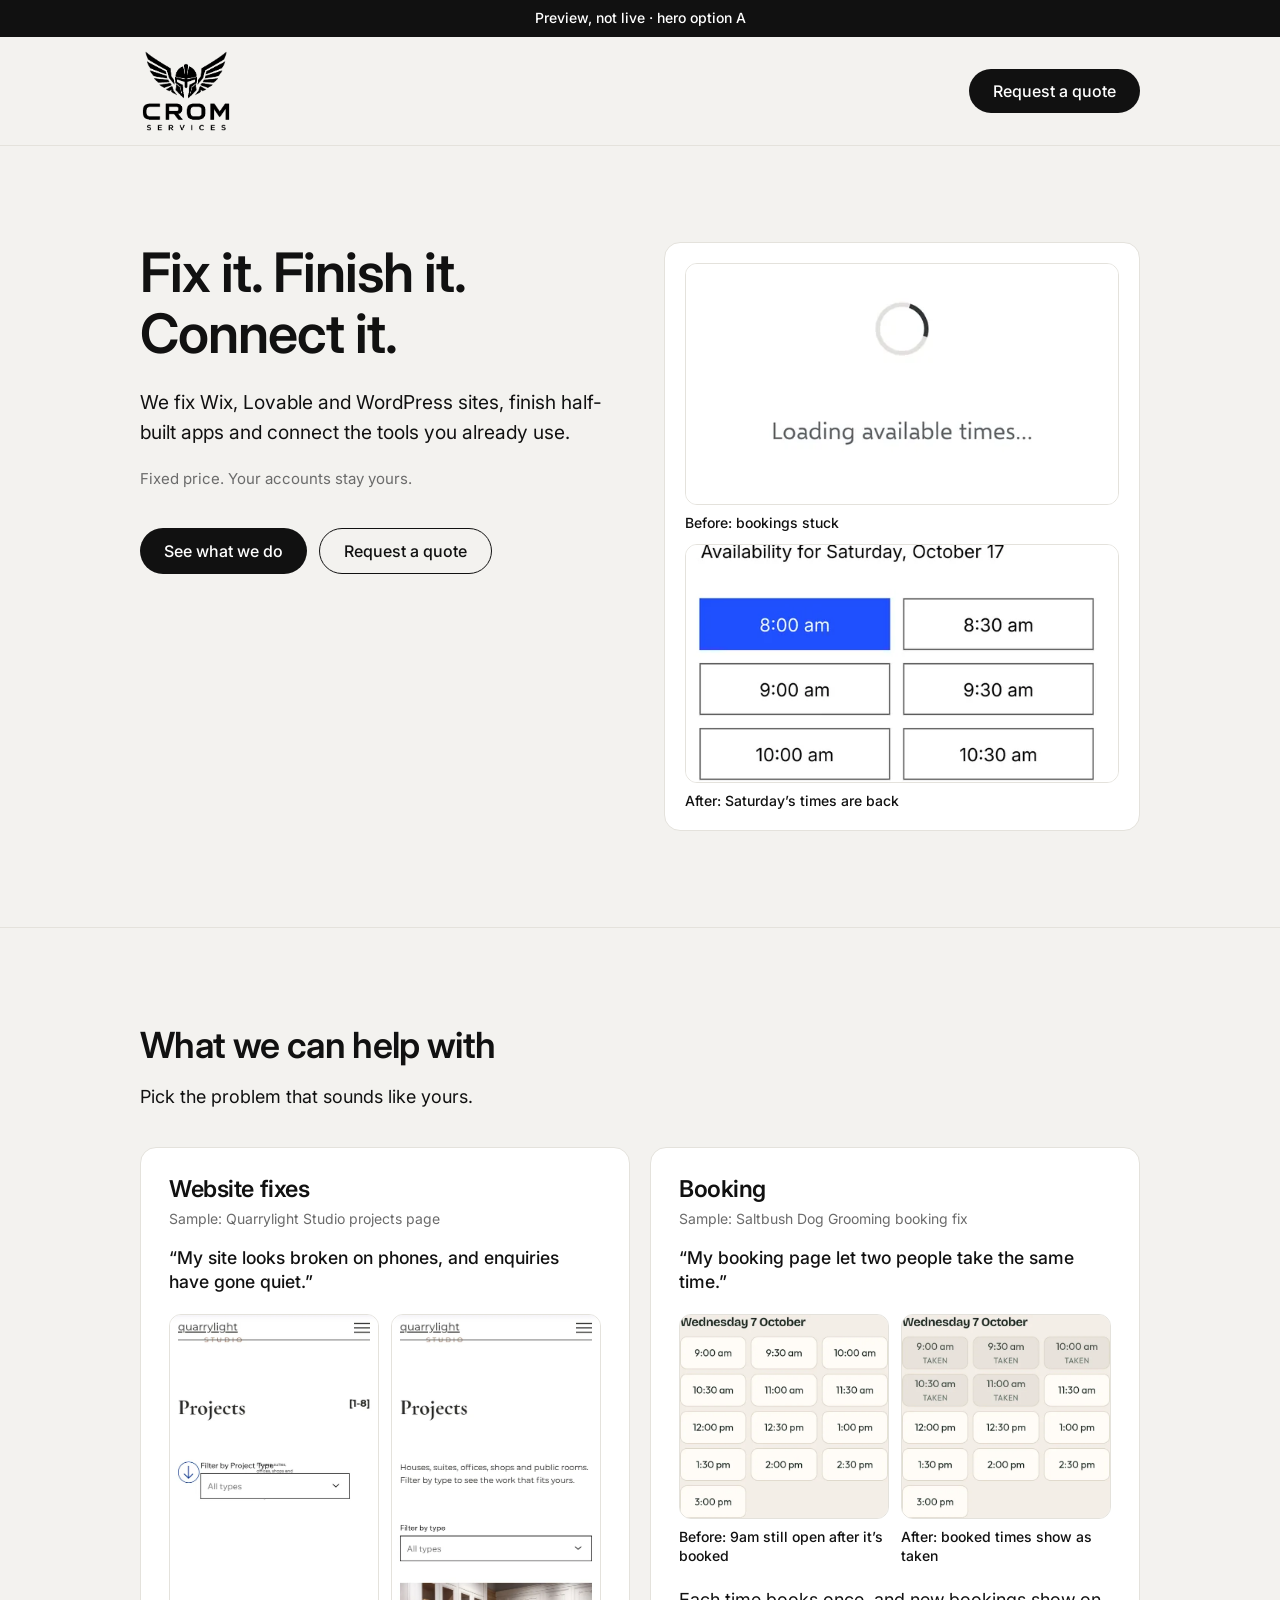
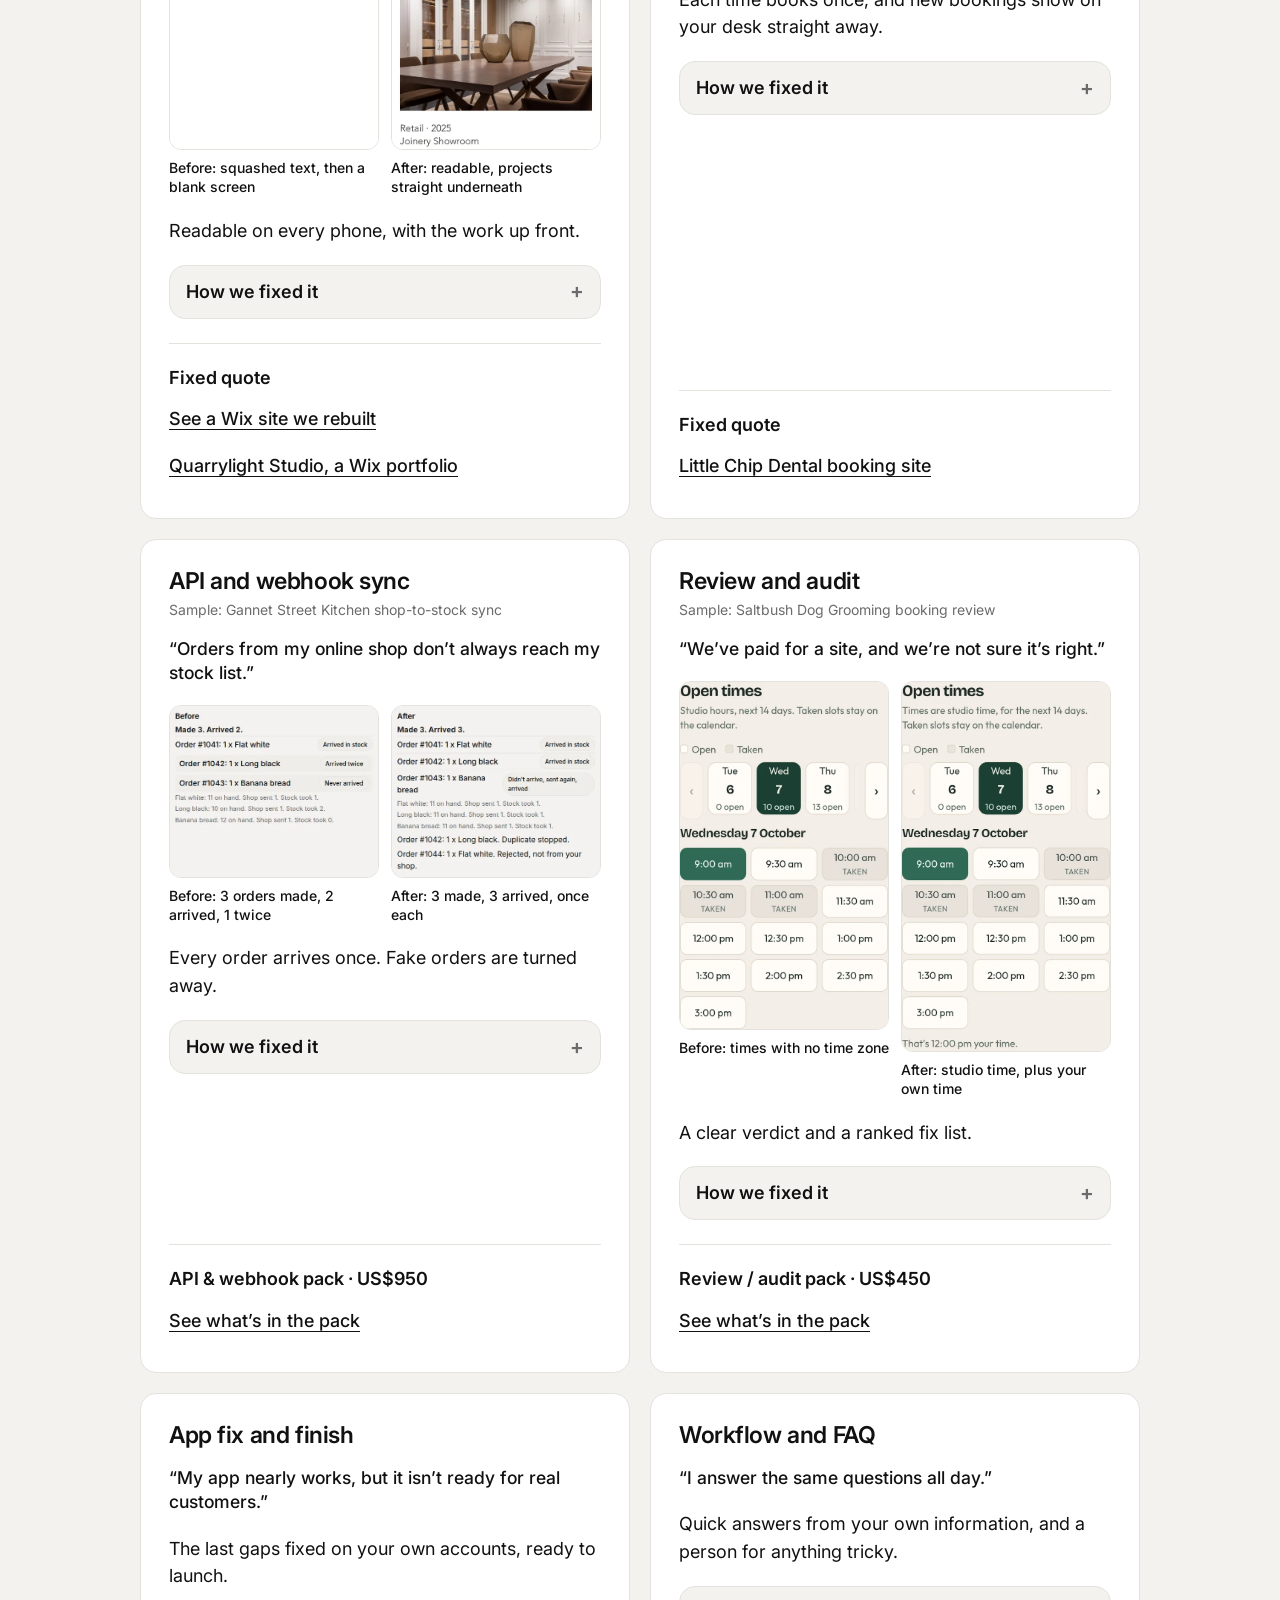
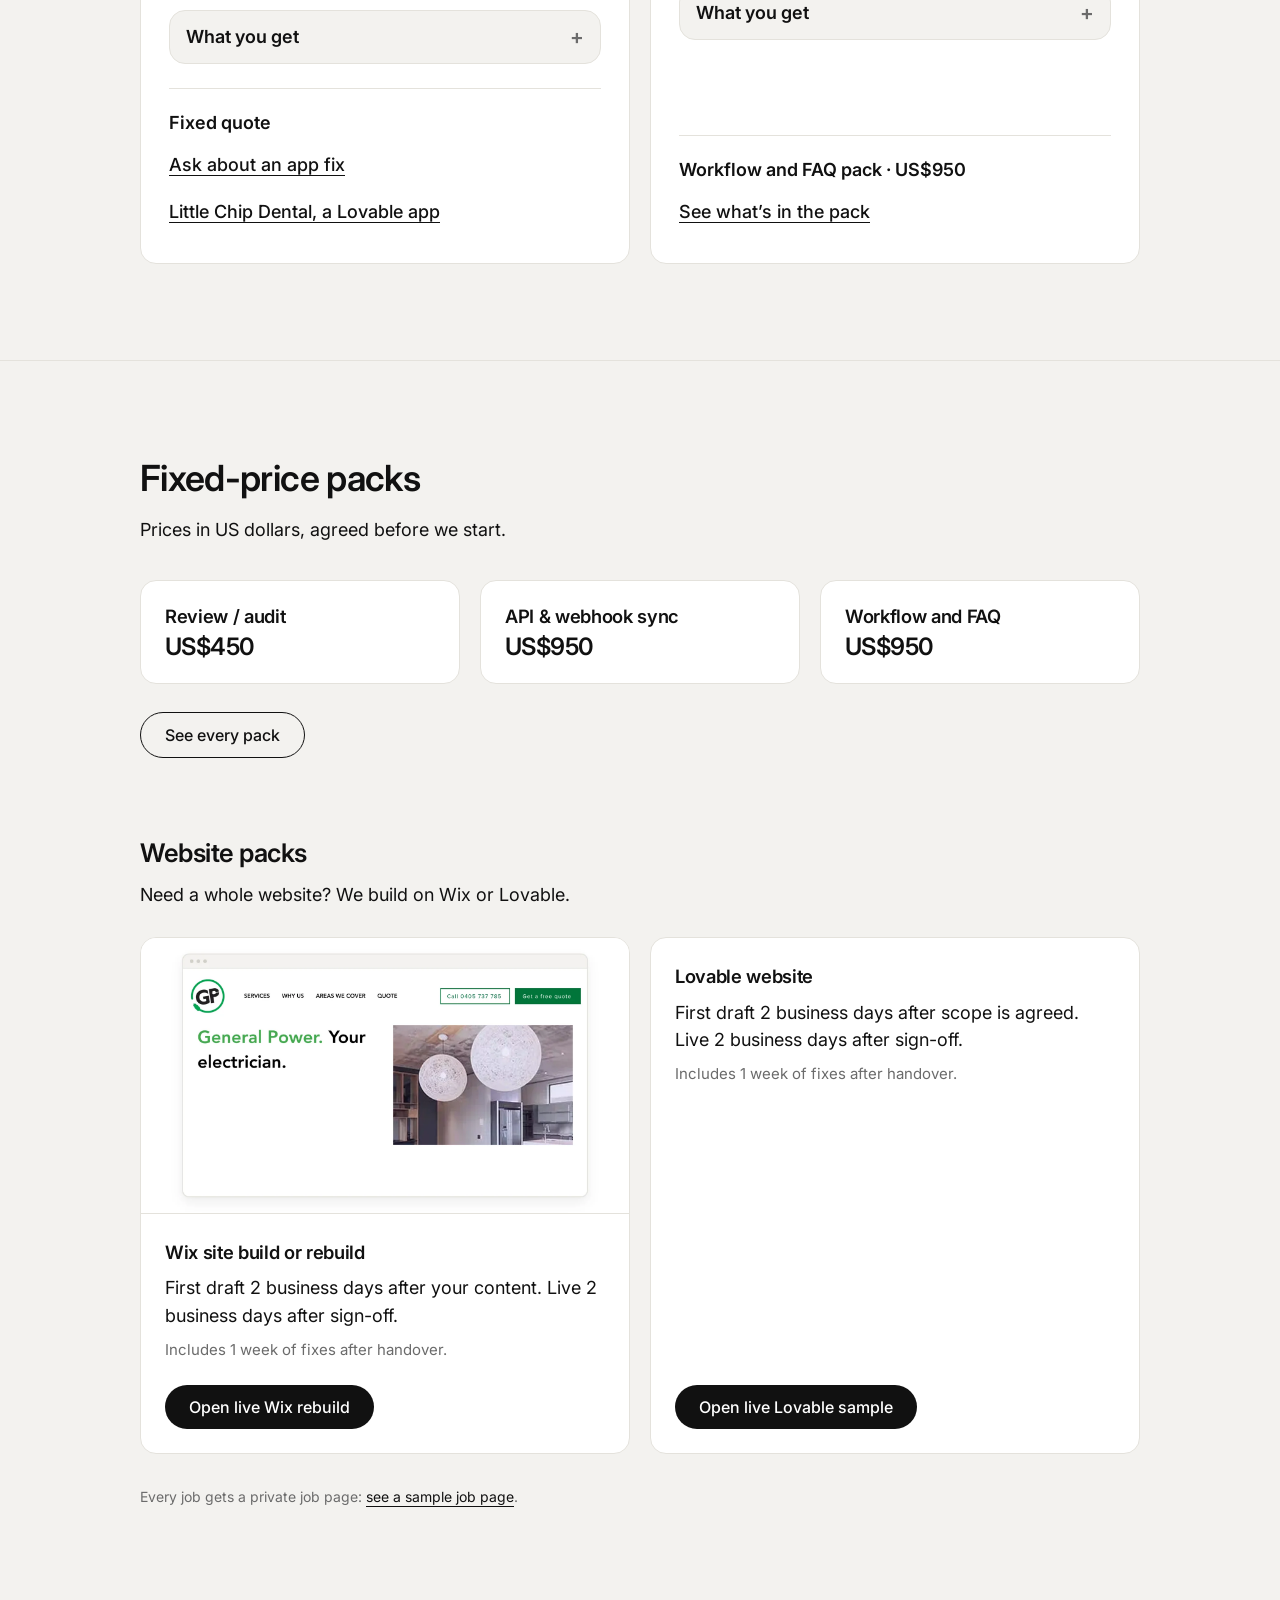
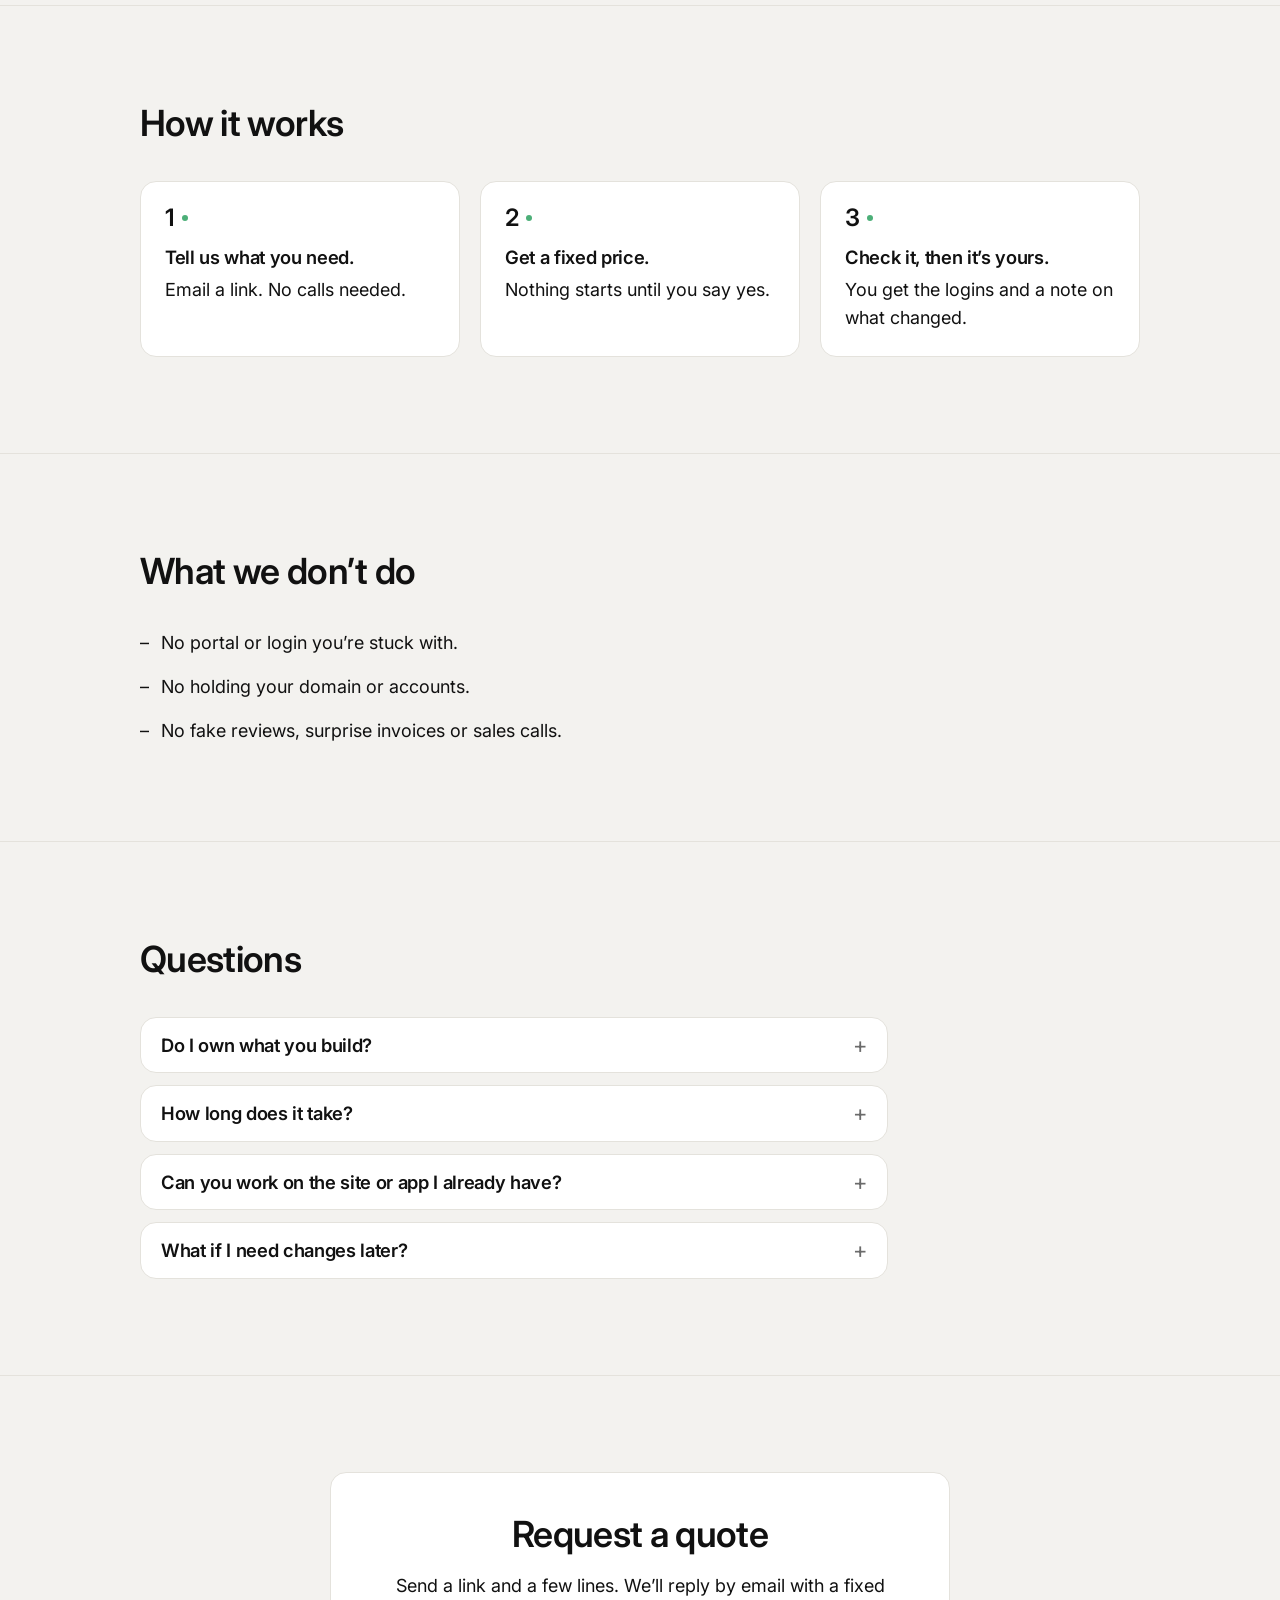
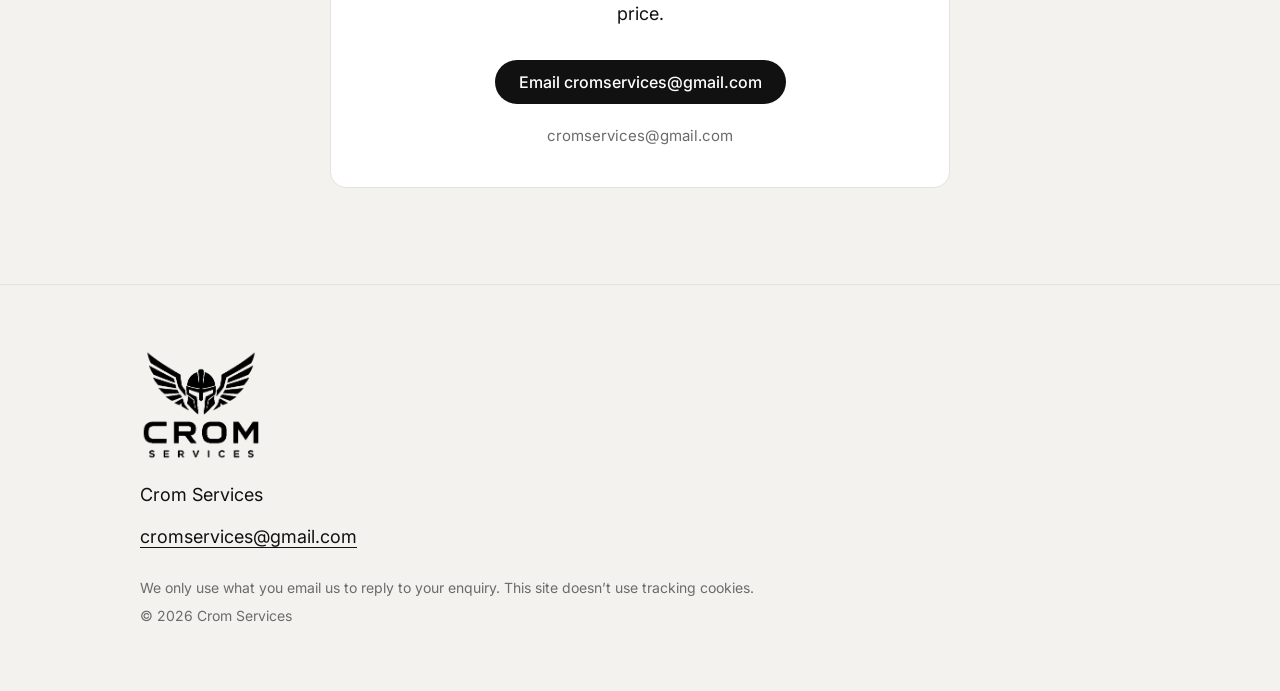
==== commit d42f61d7: "Rename demo business to Gannet Street Kitchen (L-082): share image alt text and sample caption" ====
--- a/hero-a/index.html
+++ b/hero-a/index.html
@@ -1 +1 @@
-<!DOCTYPE html><html lang="en-AU"><head><meta charSet="utf-8"/><meta name="viewport" content="width=device-width, initial-scale=1"/><link rel="preload" as="image" href="img/logo-v26-lock-inverse-transparent-tight.png"/><link rel="preload" as="image" href="img/v3/hero-wb-before.webp"/><link rel="preload" as="image" href="img/v3/hero-wb-after.webp"/><link rel="stylesheet" href="styles-aUSenI5b.css" data-precedence="default"/><link rel="stylesheet" href="https://fonts.googleapis.com/css2?family=Inter:wght@400;500;600;700&amp;display=swap" data-precedence="default"/><meta name="robots" content="noindex, nofollow, noarchive"/><meta name="googlebot" content="noindex, nofollow"/><title>Preview, not live · Crom Services | Automation, API and Website Fixes from Australia</title><meta name="author" content="Crom Services"/><meta property="og:type" content="website"/><meta property="og:site_name" content="Crom Services"/><meta property="og:locale" content="en_AU"/><meta name="description" content="We fix Wix, Lovable and WordPress sites, finish half-built apps and connect your tools. Fixed price before we start, and your accounts stay yours."/><meta property="og:title" content="Crom Services | Automation, API and Website Fixes from Australia"/><meta property="og:description" content="We fix Wix, Lovable and WordPress sites, finish half-built apps and connect your tools. Fixed price before we start, and your accounts stay yours."/><meta property="og:image" content="https://cromservices.com.au/v3/og-home-cafe-1200x630.jpg"/><meta property="og:image:width" content="1200"/><meta property="og:image:height" content="630"/><meta property="og:image:type" content="image/jpeg"/><meta property="og:image:alt" content="Sam&#x27;s Café orders before and after: 3 made and only 2 arrived in stock, then 3 made and all 3 arrived, once each. Fix it. Finish it. Connect it."/><meta name="twitter:card" content="summary_large_image"/><meta name="twitter:title" content="Crom Services | Automation, API and Website Fixes from Australia"/><meta name="twitter:description" content="We fix Wix, Lovable and WordPress sites, finish half-built apps and connect your tools. Fixed price before we start, and your accounts stay yours."/><meta name="twitter:image" content="https://cromservices.com.au/v3/og-home-cafe-1200x630.jpg"/><meta name="twitter:image:alt" content="Sam&#x27;s Café orders before and after: 3 made and only 2 arrived in stock, then 3 made and all 3 arrived, once each. Fix it. Finish it. Connect it."/><link rel="icon" href="img/favicon.ico" type="image/x-icon"/><link rel="preconnect" href="https://fonts.googleapis.com"/><link rel="preconnect" href="https://fonts.gstatic.com" crossorigin="anonymous"/></head><body><div role="note" style="position:sticky;top:0;z-index:70;background:#111111;color:#ffffff;font:500 14px/1.4 Inter,system-ui,sans-serif;text-align:center;padding:8px 16px;white-space:nowrap;height:37px;box-sizing:border-box">Preview, not live · hero option A</div><!--$--><a href="#main" class="skip-link">Skip to content</a><header style="top:37px" class="sticky top-0 z-50 border-b border-rule bg-paper"><div class="shell flex items-center justify-between gap-4 py-3"><a href="#top" aria-label="Crom Services, back to the top of the page" class="inline-flex min-h-11 items-center"><img src="img/logo-v26-lock-inverse-transparent-tight.png" alt="Crom Services" width="526" height="481" class="h-16 w-auto md:h-[84px]"/></a><a href="#quote" class="inline-flex min-h-11 cursor-pointer items-center justify-center rounded-full px-6 py-2.5 text-center text-base font-medium no-underline transition-colors disabled:pointer-events-none disabled:opacity-50 bg-ink text-surface hover:bg-ink-hover shrink-0 whitespace-nowrap">Request a quote</a></div></header><main id="main"><section id="top" class="shell pt-14 pb-16 md:pt-24 md:pb-24"><div class="grid items-start gap-10 md:grid-cols-2 md:gap-12"><div class="min-w-0"><h1 class="text-[2.05rem] leading-[1.18] md:text-[3.4rem] md:leading-[1.12]"><span class="block">Fix it. Finish it.</span><span class="block">Connect it.</span></h1><p class="mt-6 max-w-[62ch] text-[1.0625rem] md:text-[1.2rem]">We fix Wix, Lovable and WordPress sites, finish half-built apps and connect the tools you already use.</p><p class="mt-5 max-w-[62ch] text-[0.9375rem] leading-relaxed text-ink-soft">Fixed price. Your accounts stay yours.</p><div class="mt-9 flex flex-col gap-3 sm:flex-row"><a href="#services" class="inline-flex min-h-11 cursor-pointer items-center justify-center rounded-full px-6 py-2.5 text-center text-base font-medium no-underline transition-colors disabled:pointer-events-none disabled:opacity-50 bg-ink text-surface hover:bg-ink-hover w-full sm:w-auto">See what we do</a><a href="#quote" class="inline-flex min-h-11 cursor-pointer items-center justify-center rounded-full px-6 py-2.5 text-center text-base font-medium no-underline transition-colors disabled:pointer-events-none disabled:opacity-50 border border-ink bg-transparent text-ink hover:bg-ink/6 w-full sm:w-auto">Request a quote</a></div></div><div class="min-w-0 rounded-lg border border-rule bg-surface p-4 md:p-5"><div class="grid grid-cols-1 sm:grid-cols-2 md:grid-cols-1 items-start gap-3"><figure class="m-0 min-w-0"><img src="img/v3/hero-wb-before.webp" alt="A booking page on a phone, stuck on “Loading available times…”" width="560" height="311" loading="eager" decoding="async" class="block h-auto w-full rounded-md border border-rule bg-paper"/><figcaption class="mt-2 text-[0.875rem] font-medium leading-snug">Before: bookings stuck</figcaption></figure><figure class="m-0 min-w-0"><img src="img/v3/hero-wb-after.webp" alt="The same booking page after the fix: Saturday’s morning times ready to book" width="560" height="307" loading="eager" decoding="async" class="block h-auto w-full rounded-md border border-rule bg-paper"/><figcaption class="mt-2 text-[0.875rem] font-medium leading-snug">After: Saturday’s times are back</figcaption></figure></div></div></div></section><section id="services" class="border-t border-rule"><div class="shell py-16 md:py-24"><div data-reveal="true"><h2 class="text-[1.75rem] md:text-[2.25rem]">What we can help with</h2><p class="mt-4 max-w-[62ch]">Pick the problem that sounds like yours.</p></div><ul class="mt-9 grid gap-5 md:grid-cols-2"><li id="website-fixes" data-reveal="true" class="flex min-w-0 flex-col rounded-lg border border-rule bg-surface p-6 md:p-7"><h3 class="text-[1.3rem] md:text-[1.45rem]">Website fixes</h3><p class="mt-1 text-[0.875rem] text-ink-soft">Sample: Quarrylight Studio projects page</p><p class="mt-4 text-[1.05rem] font-medium leading-snug md:text-[1.1rem]">“My site looks broken on phones, and enquiries have gone quiet.”</p><div class="mt-5 grid grid-cols-2 items-start gap-3"><figure class="m-0 min-w-0"><img src="img/v3/web-before-projects.webp" alt="Projects page on a phone before the fix: squashed text, then a blank screen" width="520" height="1085" loading="lazy" decoding="async" class="block h-auto w-full rounded-md border border-rule bg-paper"/><figcaption class="mt-2 text-[0.875rem] font-medium leading-snug">Before: squashed text, then a blank screen</figcaption></figure><figure class="m-0 min-w-0"><img src="img/v3/web-after-projects.webp" alt="The same page after the fix: readable intro, one filter and the first project" width="520" height="1085" loading="lazy" decoding="async" class="block h-auto w-full rounded-md border border-rule bg-paper"/><figcaption class="mt-2 text-[0.875rem] font-medium leading-snug">After: readable, projects straight underneath</figcaption></figure></div><p class="mt-5">Readable on every phone, with the work up front.</p><details class="group mt-5 rounded-lg border border-rule bg-paper"><summary class="flex min-h-11 cursor-pointer items-center justify-between gap-4 px-4 py-3 font-semibold">How we fixed it<span aria-hidden="true" class="shrink-0 text-[1.3rem] leading-none text-ink-soft transition-transform duration-200 group-open:rotate-45">+</span></summary><div class="px-4 pb-4"><ol class="space-y-2.5"><li class="flex gap-3"><span aria-hidden="true" class="mt-[0.1rem] inline-flex h-6 w-6 shrink-0 items-center justify-center rounded-full border border-rule bg-surface text-[0.8125rem] font-semibold">1</span><span>Send us the link and what’s wrong.</span></li><li class="flex gap-3"><span aria-hidden="true" class="mt-[0.1rem] inline-flex h-6 w-6 shrink-0 items-center justify-center rounded-full border border-rule bg-surface text-[0.8125rem] font-semibold">2</span><span>Get a fixed quote for the fix, or for a rebuild.</span></li><li class="flex gap-3"><span aria-hidden="true" class="mt-[0.1rem] inline-flex h-6 w-6 shrink-0 items-center justify-center rounded-full border border-rule bg-surface text-[0.8125rem] font-semibold">3</span><span>We fix it on your own account and check it on phone, tablet and desktop.</span></li></ol><p class="mt-4 text-[0.9375rem] text-ink-soft">What we found: squashed text, a stray label and a screen of empty space. We fixed what hid the projects first.</p></div></details><div class="mt-auto pt-6"><div class="border-t border-rule pt-5"><p class="font-semibold">Fixed quote</p><ul class="mt-1"><li><a href="https://www.generalpower.com.au" target="_blank" rel="noopener noreferrer" class="inline-block py-[0.6rem] font-medium underline underline-offset-4 hover:no-underline">See a Wix site we rebuilt<span class="sr-only"> (opens in a new tab)</span></a></li><li><a href="https://cromservices.wixstudio.com/crom-demo-portfolio" target="_blank" rel="noopener noreferrer" class="inline-block py-[0.6rem] font-medium underline underline-offset-4 hover:no-underline">Quarrylight Studio, a Wix portfolio<span class="sr-only"> (opens in a new tab)</span></a></li></ul></div></div></li><li id="booking" data-reveal="true" class="flex min-w-0 flex-col rounded-lg border border-rule bg-surface p-6 md:p-7"><h3 class="text-[1.3rem] md:text-[1.45rem]">Booking</h3><p class="mt-1 text-[0.875rem] text-ink-soft">Sample: Saltbush Dog Grooming booking fix</p><p class="mt-4 text-[1.05rem] font-medium leading-snug md:text-[1.1rem]">“My booking page let two people take the same time.”</p><div class="mt-5 grid grid-cols-2 items-start gap-3"><figure class="m-0 min-w-0"><img src="img/v3/book-before-9am.webp" alt="Booking times for Wednesday before the fix: 9:00 am still open after it was booked" width="560" height="546" loading="lazy" decoding="async" class="block h-auto w-full rounded-md border border-rule bg-paper"/><figcaption class="mt-2 text-[0.875rem] font-medium leading-snug">Before: 9am still open after it’s booked</figcaption></figure><figure class="m-0 min-w-0"><img src="img/v3/book-after-9am.webp" alt="The same day after the fix: 9:00 am and the other booked times show as taken" width="560" height="546" loading="lazy" decoding="async" class="block h-auto w-full rounded-md border border-rule bg-paper"/><figcaption class="mt-2 text-[0.875rem] font-medium leading-snug">After: booked times show as taken</figcaption></figure></div><p class="mt-5">Each time books once, and new bookings show on your desk straight away.</p><details class="group mt-5 rounded-lg border border-rule bg-paper"><summary class="flex min-h-11 cursor-pointer items-center justify-between gap-4 px-4 py-3 font-semibold">How we fixed it<span aria-hidden="true" class="shrink-0 text-[1.3rem] leading-none text-ink-soft transition-transform duration-200 group-open:rotate-45">+</span></summary><div class="px-4 pb-4"><ol class="space-y-2.5"><li class="flex gap-3"><span aria-hidden="true" class="mt-[0.1rem] inline-flex h-6 w-6 shrink-0 items-center justify-center rounded-full border border-rule bg-surface text-[0.8125rem] font-semibold">1</span><span>Booked times now show as taken for everyone.</span></li><li class="flex gap-3"><span aria-hidden="true" class="mt-[0.1rem] inline-flex h-6 w-6 shrink-0 items-center justify-center rounded-full border border-rule bg-surface text-[0.8125rem] font-semibold">2</span><span>If two people try at once, the second is asked to pick another time.</span></li><li class="flex gap-3"><span aria-hidden="true" class="mt-[0.1rem] inline-flex h-6 w-6 shrink-0 items-center justify-center rounded-full border border-rule bg-surface text-[0.8125rem] font-semibold">3</span><span>New bookings appear on your desk without a reload.</span></li></ol><p class="mt-4 text-[0.9375rem] text-ink-soft">We found nine problems. Fixed first: the four that stop launch, double bookings first. Then the next three. Flagged for later: two that don’t lose bookings.</p></div></details><div class="mt-auto pt-6"><div class="border-t border-rule pt-5"><p class="font-semibold">Fixed quote</p><ul class="mt-1"><li><a href="https://little-chip-dental.lovable.app/" target="_blank" rel="noopener noreferrer" class="inline-block py-[0.6rem] font-medium underline underline-offset-4 hover:no-underline">Little Chip Dental booking site<span class="sr-only"> (opens in a new tab)</span></a></li></ul></div></div></li><li id="api-sync" data-reveal="true" class="flex min-w-0 flex-col rounded-lg border border-rule bg-surface p-6 md:p-7"><h3 class="text-[1.3rem] md:text-[1.45rem]">API and webhook sync</h3><p class="mt-1 text-[0.875rem] text-ink-soft">Sample: Sam’s Café shop-to-stock sync</p><p class="mt-4 text-[1.05rem] font-medium leading-snug md:text-[1.1rem]">“Orders from my online shop don’t always reach my stock list.”</p><div class="mt-5 grid grid-cols-2 items-start gap-3"><figure class="m-0 min-w-0"><img src="img/v3/api-before-orders.webp" alt="Before: 3 orders made, 2 arrived in stock. One arrived twice and one never arrived." width="492" height="403" loading="lazy" decoding="async" class="block h-auto w-full rounded-md border border-rule bg-paper"/><figcaption class="mt-2 text-[0.875rem] font-medium leading-snug">Before: 3 orders made, 2 arrived, 1 twice</figcaption></figure><figure class="m-0 min-w-0"><img src="img/v3/api-after-orders.webp" alt="After: 3 orders made, 3 arrived in stock. The repeat was stopped and a fake order was turned away." width="492" height="403" loading="lazy" decoding="async" class="block h-auto w-full rounded-md border border-rule bg-paper"/><figcaption class="mt-2 text-[0.875rem] font-medium leading-snug">After: 3 made, 3 arrived, once each</figcaption></figure></div><p class="mt-5">Every order arrives once. Fake orders are turned away.</p><details class="group mt-5 rounded-lg border border-rule bg-paper"><summary class="flex min-h-11 cursor-pointer items-center justify-between gap-4 px-4 py-3 font-semibold">How we fixed it<span aria-hidden="true" class="shrink-0 text-[1.3rem] leading-none text-ink-soft transition-transform duration-200 group-open:rotate-45">+</span></summary><div class="px-4 pb-4"><ol class="space-y-2.5"><li class="flex gap-3"><span aria-hidden="true" class="mt-[0.1rem] inline-flex h-6 w-6 shrink-0 items-center justify-center rounded-full border border-rule bg-surface text-[0.8125rem] font-semibold">1</span><span>Name the two tools that should talk to each other.</span></li><li class="flex gap-3"><span aria-hidden="true" class="mt-[0.1rem] inline-flex h-6 w-6 shrink-0 items-center justify-center rounded-full border border-rule bg-surface text-[0.8125rem] font-semibold">2</span><span>Missing orders are sent again, and repeats are stopped.</span></li><li class="flex gap-3"><span aria-hidden="true" class="mt-[0.1rem] inline-flex h-6 w-6 shrink-0 items-center justify-center rounded-full border border-rule bg-surface text-[0.8125rem] font-semibold">3</span><span>One connection, checked and handed over.</span></li></ol><img src="img/v3/api-triage.webp" alt="What we checked: 1 order never arrived and 1 arrived twice. Fixed first: missing orders, then duplicates. Flagged for later: orders from before the switch-on." width="1100" height="483" loading="lazy" decoding="async" class="mt-4 block h-auto w-full rounded-md border border-rule"/></div></details><div class="mt-auto pt-6"><div class="border-t border-rule pt-5"><p class="font-semibold">API &amp; webhook pack · US$950</p><ul class="mt-1"><li><a href="https://cromservices.github.io/job-page-sample/packs/" target="_blank" rel="noopener noreferrer" class="inline-block py-[0.6rem] font-medium underline underline-offset-4 hover:no-underline">See what’s in the pack<span class="sr-only"> (opens in a new tab)</span></a></li></ul></div></div></li><li id="review" data-reveal="true" class="flex min-w-0 flex-col rounded-lg border border-rule bg-surface p-6 md:p-7"><h3 class="text-[1.3rem] md:text-[1.45rem]">Review and audit</h3><p class="mt-1 text-[0.875rem] text-ink-soft">Sample: Saltbush Dog Grooming booking review</p><p class="mt-4 text-[1.05rem] font-medium leading-snug md:text-[1.1rem]">“We’ve paid for a site, and we’re not sure it’s right.”</p><div class="mt-5 grid grid-cols-2 items-start gap-3"><figure class="m-0 min-w-0"><img src="img/v3/review-before-time.webp" alt="Booking times on a phone before the fix, with no time zone shown" width="560" height="934" loading="lazy" decoding="async" class="block h-auto w-full rounded-md border border-rule bg-paper"/><figcaption class="mt-2 text-[0.875rem] font-medium leading-snug">Before: times with no time zone</figcaption></figure><figure class="m-0 min-w-0"><img src="img/v3/review-after-time.webp" alt="The same times after the fix, marked studio time, with “That’s 12:00 pm your time.” underneath" width="560" height="993" loading="lazy" decoding="async" class="block h-auto w-full rounded-md border border-rule bg-paper"/><figcaption class="mt-2 text-[0.875rem] font-medium leading-snug">After: studio time, plus your own time</figcaption></figure></div><p class="mt-5">A clear verdict and a ranked fix list.</p><details class="group mt-5 rounded-lg border border-rule bg-paper"><summary class="flex min-h-11 cursor-pointer items-center justify-between gap-4 px-4 py-3 font-semibold">How we fixed it<span aria-hidden="true" class="shrink-0 text-[1.3rem] leading-none text-ink-soft transition-transform duration-200 group-open:rotate-45">+</span></summary><div class="px-4 pb-4"><ol class="space-y-2.5"><li class="flex gap-3"><span aria-hidden="true" class="mt-[0.1rem] inline-flex h-6 w-6 shrink-0 items-center justify-center rounded-full border border-rule bg-surface text-[0.8125rem] font-semibold">1</span><span>Tell us what to check: a website, an app or an automation.</span></li><li class="flex gap-3"><span aria-hidden="true" class="mt-[0.1rem] inline-flex h-6 w-6 shrink-0 items-center justify-center rounded-full border border-rule bg-surface text-[0.8125rem] font-semibold">2</span><span>Get a clear verdict, with fixes ranked by what they’d cost you.</span></li><li class="flex gap-3"><span aria-hidden="true" class="mt-[0.1rem] inline-flex h-6 w-6 shrink-0 items-center justify-center rounded-full border border-rule bg-surface text-[0.8125rem] font-semibold">3</span><span>Get an hours estimate, so you decide what to fix first.</span></li></ol><img src="img/v3/review-triage.webp" alt="Our ranking for the booking site: fix now, fix next and flagged for later, each with a one-line reason" width="840" height="930" loading="lazy" decoding="async" class="mt-4 block h-auto w-full rounded-md border border-rule"/></div></details><div class="mt-auto pt-6"><div class="border-t border-rule pt-5"><p class="font-semibold">Review / audit pack · US$450</p><ul class="mt-1"><li><a href="https://cromservices.github.io/job-page-sample/packs/" target="_blank" rel="noopener noreferrer" class="inline-block py-[0.6rem] font-medium underline underline-offset-4 hover:no-underline">See what’s in the pack<span class="sr-only"> (opens in a new tab)</span></a></li></ul></div></div></li><li id="app-fix" data-reveal="true" class="flex min-w-0 flex-col rounded-lg border border-rule bg-surface p-6 md:p-7"><h3 class="text-[1.3rem] md:text-[1.45rem]">App fix and finish</h3><p class="mt-4 text-[1.05rem] font-medium leading-snug md:text-[1.1rem]">“My app nearly works, but it isn’t ready for real customers.”</p><p class="mt-5">The last gaps fixed on your own accounts, ready to launch.</p><details class="group mt-5 rounded-lg border border-rule bg-paper"><summary class="flex min-h-11 cursor-pointer items-center justify-between gap-4 px-4 py-3 font-semibold">What you get<span aria-hidden="true" class="shrink-0 text-[1.3rem] leading-none text-ink-soft transition-transform duration-200 group-open:rotate-45">+</span></summary><div class="px-4 pb-4"><ol class="space-y-2.5"><li class="flex gap-3"><span aria-hidden="true" class="mt-[0.1rem] inline-flex h-6 w-6 shrink-0 items-center justify-center rounded-full border border-rule bg-surface text-[0.8125rem] font-semibold">1</span><span>Send us the app and a list of what isn’t working.</span></li><li class="flex gap-3"><span aria-hidden="true" class="mt-[0.1rem] inline-flex h-6 w-6 shrink-0 items-center justify-center rounded-full border border-rule bg-surface text-[0.8125rem] font-semibold">2</span><span>Agree a fixed price for one fix or a short finish list.</span></li><li class="flex gap-3"><span aria-hidden="true" class="mt-[0.1rem] inline-flex h-6 w-6 shrink-0 items-center justify-center rounded-full border border-rule bg-surface text-[0.8125rem] font-semibold">3</span><span>We fix it, check every step on your own web address and send a short note on what changed.</span></li></ol></div></details><div class="mt-auto pt-6"><div class="border-t border-rule pt-5"><p class="font-semibold">Fixed quote</p><ul class="mt-1"><li><a href="mailto:cromservices@gmail.com?subject=App%20fix%20and%20finish&amp;body=Hi%20Crom%20Services%2C%0A%0ALink%20to%20the%20app%3A%0AWhat%20it%20is%20built%20with%20%28Lovable%20or%20other%29%3A%0AWhat%20isn%E2%80%99t%20working%3A%0A" class="inline-block py-[0.6rem] font-medium underline underline-offset-4 hover:no-underline">Ask about an app fix</a></li><li><a href="https://little-chip-dental.lovable.app/" target="_blank" rel="noopener noreferrer" class="inline-block py-[0.6rem] font-medium underline underline-offset-4 hover:no-underline">Little Chip Dental, a Lovable app<span class="sr-only"> (opens in a new tab)</span></a></li></ul></div></div></li><li id="workflow" data-reveal="true" class="flex min-w-0 flex-col rounded-lg border border-rule bg-surface p-6 md:p-7"><h3 class="text-[1.3rem] md:text-[1.45rem]">Workflow and FAQ</h3><p class="mt-4 text-[1.05rem] font-medium leading-snug md:text-[1.1rem]">“I answer the same questions all day.”</p><p class="mt-5">Quick answers from your own information, and a person for anything tricky.</p><details class="group mt-5 rounded-lg border border-rule bg-paper"><summary class="flex min-h-11 cursor-pointer items-center justify-between gap-4 px-4 py-3 font-semibold">What you get<span aria-hidden="true" class="shrink-0 text-[1.3rem] leading-none text-ink-soft transition-transform duration-200 group-open:rotate-45">+</span></summary><div class="px-4 pb-4"><ol class="space-y-2.5"><li class="flex gap-3"><span aria-hidden="true" class="mt-[0.1rem] inline-flex h-6 w-6 shrink-0 items-center justify-center rounded-full border border-rule bg-surface text-[0.8125rem] font-semibold">1</span><span>Pick one workflow, or one set of customer questions.</span></li><li class="flex gap-3"><span aria-hidden="true" class="mt-[0.1rem] inline-flex h-6 w-6 shrink-0 items-center justify-center rounded-full border border-rule bg-surface text-[0.8125rem] font-semibold">2</span><span>It’s set up in the tools you already use, then checked and handed over.</span></li><li class="flex gap-3"><span aria-hidden="true" class="mt-[0.1rem] inline-flex h-6 w-6 shrink-0 items-center justify-center rounded-full border border-rule bg-surface text-[0.8125rem] font-semibold">3</span><span>You pay any running costs directly.</span></li></ol></div></details><div class="mt-auto pt-6"><div class="border-t border-rule pt-5"><p class="font-semibold">Workflow and FAQ pack · US$950</p><ul class="mt-1"><li><a href="https://cromservices.github.io/job-page-sample/packs/" target="_blank" rel="noopener noreferrer" class="inline-block py-[0.6rem] font-medium underline underline-offset-4 hover:no-underline">See what’s in the pack<span class="sr-only"> (opens in a new tab)</span></a></li></ul></div></div></li></ul></div></section><section id="packs" class="border-t border-rule"><div class="shell py-16 md:py-24"><h2 data-reveal="true" class="text-[1.75rem] md:text-[2.25rem]">Fixed-price packs</h2><p data-reveal="true" class="mt-4 max-w-[62ch]">Prices in US dollars, agreed before we start.</p><ul class="mt-9 grid gap-5 md:grid-cols-3"><li data-reveal="true" class="flex flex-col rounded-lg border border-rule bg-surface p-6"><h3 class="text-[1.15rem]">Review / audit</h3><p class="mt-2 text-[1.5rem] font-semibold leading-none tracking-tight">US$450</p></li><li data-reveal="true" class="flex flex-col rounded-lg border border-rule bg-surface p-6"><h3 class="text-[1.15rem]">API &amp; webhook sync</h3><p class="mt-2 text-[1.5rem] font-semibold leading-none tracking-tight">US$950</p></li><li data-reveal="true" class="flex flex-col rounded-lg border border-rule bg-surface p-6"><h3 class="text-[1.15rem]">Workflow and FAQ</h3><p class="mt-2 text-[1.5rem] font-semibold leading-none tracking-tight">US$950</p></li></ul><div data-reveal="true" class="mt-7"><a href="https://cromservices.github.io/job-page-sample/packs/" target="_blank" rel="noopener noreferrer" class="inline-flex min-h-11 cursor-pointer items-center justify-center rounded-full px-6 py-2.5 text-center text-base font-medium no-underline transition-colors disabled:pointer-events-none disabled:opacity-50 border border-ink bg-transparent text-ink hover:bg-ink/6 w-full sm:w-auto">See every pack<span class="sr-only"> (opens in a new tab)</span></a></div><h3 data-reveal="true" class="mt-16 text-[1.35rem] md:mt-20 md:text-[1.6rem]">Website packs</h3><p data-reveal="true" class="mt-3 max-w-[62ch]">Need a whole website? We build on Wix or Lovable.</p><ul class="mt-7 grid gap-5 md:grid-cols-2"><li data-reveal="true" class="flex flex-col overflow-hidden rounded-lg border border-rule bg-surface"><a href="https://www.generalpower.com.au" target="_blank" rel="noopener noreferrer" class="block border-b border-rule"><img src="img/packs-thumb-wix-generalpower-1600x900.webp" alt="Home page of a Wix site we rebuilt for a local electrician" width="1600" height="900" loading="lazy" decoding="async" class="block h-auto w-full object-cover" style="aspect-ratio:16 / 9"/><span class="sr-only"> (opens in a new tab)</span></a><div class="flex flex-1 flex-col p-6"><h4 class="text-[1.15rem] font-semibold tracking-[-0.018em]">Wix site build or rebuild</h4><p class="mt-2">First draft 2 business days after your content. Live 2 business days after sign-off.</p><p class="mt-2 text-[0.9375rem] text-ink-soft">Includes 1 week of fixes after handover.</p><div class="mt-auto pt-6"><a href="https://www.generalpower.com.au" target="_blank" rel="noopener noreferrer" class="inline-flex min-h-11 cursor-pointer items-center justify-center rounded-full px-6 py-2.5 text-center text-base font-medium no-underline transition-colors disabled:pointer-events-none disabled:opacity-50 bg-ink text-surface hover:bg-ink-hover w-full sm:w-auto whitespace-nowrap">Open live Wix rebuild<span class="sr-only"> (opens in a new tab)</span></a></div></div></li><li data-reveal="true" class="flex flex-col overflow-hidden rounded-lg border border-rule bg-surface"><div class="flex flex-1 flex-col p-6"><h4 class="text-[1.15rem] font-semibold tracking-[-0.018em]">Lovable website</h4><p class="mt-2">First draft 2 business days after scope is agreed. Live 2 business days after sign-off.</p><p class="mt-2 text-[0.9375rem] text-ink-soft">Includes 1 week of fixes after handover.</p><div class="mt-auto pt-6"><a href="https://little-chip-dental.lovable.app/" target="_blank" rel="noopener noreferrer" class="inline-flex min-h-11 cursor-pointer items-center justify-center rounded-full px-6 py-2.5 text-center text-base font-medium no-underline transition-colors disabled:pointer-events-none disabled:opacity-50 bg-ink text-surface hover:bg-ink-hover w-full sm:w-auto whitespace-nowrap">Open live Lovable sample<span class="sr-only"> (opens in a new tab)</span></a></div></div></li></ul><p data-reveal="true" class="mt-8 max-w-[68ch] text-[0.875rem] leading-relaxed text-ink-soft">Every job gets a private job page:<!-- --> <a href="https://cromservices.github.io/job-page-sample/" target="_blank" rel="noopener noreferrer" class="text-ink underline underline-offset-4 hover:no-underline">see a sample job page<span class="sr-only"> (opens in a new tab)</span></a>.</p></div></section><section id="how" class="border-t border-rule"><div class="shell py-16 md:py-24"><h2 data-reveal="true" class="text-[1.75rem] md:text-[2.25rem]">How it works</h2><ol class="mt-9 grid gap-5 md:grid-cols-3"><li data-reveal="true" class="rounded-lg border border-rule bg-surface p-6"><p class="flex items-center gap-2"><span class="text-[1.5rem] font-semibold leading-none tracking-tight">1</span><span aria-hidden="true" class="h-1.5 w-1.5 rounded-full bg-accent-green"></span></p><h3 class="mt-4 text-[1.15rem]">Tell us what you need.</h3><p class="mt-2">Email a link. No calls needed.</p></li><li data-reveal="true" class="rounded-lg border border-rule bg-surface p-6"><p class="flex items-center gap-2"><span class="text-[1.5rem] font-semibold leading-none tracking-tight">2</span><span aria-hidden="true" class="h-1.5 w-1.5 rounded-full bg-accent-green"></span></p><h3 class="mt-4 text-[1.15rem]">Get a fixed price.</h3><p class="mt-2">Nothing starts until you say yes.</p></li><li data-reveal="true" class="rounded-lg border border-rule bg-surface p-6"><p class="flex items-center gap-2"><span class="text-[1.5rem] font-semibold leading-none tracking-tight">3</span><span aria-hidden="true" class="h-1.5 w-1.5 rounded-full bg-accent-green"></span></p><h3 class="mt-4 text-[1.15rem]">Check it, then it’s yours.</h3><p class="mt-2">You get the logins and a note on what changed.</p></li></ol></div></section><section id="dont" class="border-t border-rule"><div class="shell py-16 md:py-24"><h2 data-reveal="true" class="text-[1.75rem] md:text-[2.25rem]">What we don’t do</h2><ul data-reveal="true" class="mt-9 max-w-[62ch] space-y-4"><li class="flex gap-3"><span aria-hidden="true" class="shrink-0">–</span><span>No portal or login you’re stuck with.</span></li><li class="flex gap-3"><span aria-hidden="true" class="shrink-0">–</span><span>No holding your domain or accounts.</span></li><li class="flex gap-3"><span aria-hidden="true" class="shrink-0">–</span><span>No fake reviews, surprise invoices or sales calls.</span></li></ul></div></section><section id="faq" class="border-t border-rule"><div class="shell py-16 md:py-24"><h2 data-reveal="true" class="text-[1.75rem] md:text-[2.25rem]">Questions</h2><div data-reveal="true" class="mt-9 max-w-[68ch] space-y-3"><details class="group rounded-lg border border-rule bg-surface"><summary class="flex cursor-pointer items-center justify-between gap-4 px-5 py-4 min-h-11"><h3 class="m-0 text-[1.05rem] font-semibold md:text-[1.15rem]">Do I own what you build?</h3><span aria-hidden="true" class="shrink-0 text-[1.4rem] leading-none text-ink-soft transition-transform duration-200 group-open:rotate-45">+</span></summary><p class="px-5 pb-5">Yes. The domain, hosting and accounts are in your name, and you get the logins.</p></details><details class="group rounded-lg border border-rule bg-surface"><summary class="flex cursor-pointer items-center justify-between gap-4 px-5 py-4 min-h-11"><h3 class="m-0 text-[1.05rem] font-semibold md:text-[1.15rem]">How long does it take?</h3><span aria-hidden="true" class="shrink-0 text-[1.4rem] leading-none text-ink-soft transition-transform duration-200 group-open:rotate-45">+</span></summary><p class="px-5 pb-5">It depends on the job. Every pack and quote comes with a timeline, so you know before you agree to anything.</p></details><details class="group rounded-lg border border-rule bg-surface"><summary class="flex cursor-pointer items-center justify-between gap-4 px-5 py-4 min-h-11"><h3 class="m-0 text-[1.05rem] font-semibold md:text-[1.15rem]">Can you work on the site or app I already have?</h3><span aria-hidden="true" class="shrink-0 text-[1.4rem] leading-none text-ink-soft transition-transform duration-200 group-open:rotate-45">+</span></summary><p class="px-5 pb-5">Yes. Most jobs start with something you already have on Wix, Lovable, WordPress or similar. We fix or finish it rather than start again, unless a rebuild would cost you less.</p></details><details class="group rounded-lg border border-rule bg-surface"><summary class="flex cursor-pointer items-center justify-between gap-4 px-5 py-4 min-h-11"><h3 class="m-0 text-[1.05rem] font-semibold md:text-[1.15rem]">What if I need changes later?</h3><span aria-hidden="true" class="shrink-0 text-[1.4rem] leading-none text-ink-soft transition-transform duration-200 group-open:rotate-45">+</span></summary><p class="px-5 pb-5">Small changes are covered if we look after it on a retainer. Otherwise we quote them one at a time.</p></details></div></div></section><section id="quote" class="border-t border-rule"><div class="shell py-16 md:py-24"><div data-reveal="true" class="mx-auto max-w-[620px] rounded-lg border border-rule bg-surface p-6 text-center md:p-10"><h2 class="text-[1.75rem] md:text-[2.25rem]">Request a quote</h2><p class="mx-auto mt-4 max-w-[48ch]">Send a link and a few lines. We’ll reply by email with a fixed price.</p><div class="mt-8"><a href="mailto:cromservices@gmail.com?subject=Quote%20request&amp;body=Hi%20Crom%20Services%2C%0A%0ABusiness%20name%3A%0AWhat%20you%20need%20help%20with%3A%0ALink%20to%20your%20site%20or%20app%20%28if%20any%29%3A%0AAnything%20else%20we%20should%20know%3A%0A" class="inline-flex min-h-11 cursor-pointer items-center justify-center rounded-full px-6 py-2.5 text-center text-base font-medium no-underline transition-colors disabled:pointer-events-none disabled:opacity-50 bg-ink text-surface hover:bg-ink-hover w-full sm:w-auto whitespace-nowrap">Email cromservices@gmail.com</a></div><p class="mt-5 text-[0.9375rem] text-ink-soft"><span class="selectable whitespace-nowrap">cromservices@gmail.com</span></p></div></div></section></main><footer class="border-t border-rule bg-paper"><div class="shell py-12 md:py-16"><img src="img/logo-v26-lock-inverse-transparent-tight.png" alt="Crom Services" width="526" height="481" class="h-24 w-auto md:h-28"/><div class="mt-5 space-y-1.5"><p>Crom Services</p><p><a href="mailto:cromservices@gmail.com" class="inline-flex min-h-11 items-center underline underline-offset-4 hover:no-underline">cromservices@gmail.com</a></p><p class="pt-3 text-[0.875rem] leading-relaxed text-ink-soft">We only use what you email us to reply to your enquiry. This site doesn’t use tracking cookies.</p><p class="text-[0.875rem] text-ink-soft">© 2026 Crom Services</p></div></div></footer><!--/$--></body></html>+<!DOCTYPE html><html lang="en-AU"><head><meta charSet="utf-8"/><meta name="viewport" content="width=device-width, initial-scale=1"/><link rel="preload" as="image" href="img/logo-v26-lock-inverse-transparent-tight.png"/><link rel="preload" as="image" href="img/v3/hero-wb-before.webp"/><link rel="preload" as="image" href="img/v3/hero-wb-after.webp"/><link rel="stylesheet" href="styles-aUSenI5b.css" data-precedence="default"/><link rel="stylesheet" href="https://fonts.googleapis.com/css2?family=Inter:wght@400;500;600;700&amp;display=swap" data-precedence="default"/><meta name="robots" content="noindex, nofollow, noarchive"/><meta name="googlebot" content="noindex, nofollow"/><title>Preview, not live · Crom Services | Automation, API and Website Fixes from Australia</title><meta name="author" content="Crom Services"/><meta property="og:type" content="website"/><meta property="og:site_name" content="Crom Services"/><meta property="og:locale" content="en_AU"/><meta name="description" content="We fix Wix, Lovable and WordPress sites, finish half-built apps and connect your tools. Fixed price before we start, and your accounts stay yours."/><meta property="og:title" content="Crom Services | Automation, API and Website Fixes from Australia"/><meta property="og:description" content="We fix Wix, Lovable and WordPress sites, finish half-built apps and connect your tools. Fixed price before we start, and your accounts stay yours."/><meta property="og:image" content="https://cromservices.com.au/v3/og-home-cafe-1200x630.jpg"/><meta property="og:image:width" content="1200"/><meta property="og:image:height" content="630"/><meta property="og:image:type" content="image/jpeg"/><meta property="og:image:alt" content="Gannet Street Kitchen orders before and after: 3 made and only 2 arrived in stock, then 3 made and all 3 arrived, once each. Fix it. Finish it. Connect it."/><meta name="twitter:card" content="summary_large_image"/><meta name="twitter:title" content="Crom Services | Automation, API and Website Fixes from Australia"/><meta name="twitter:description" content="We fix Wix, Lovable and WordPress sites, finish half-built apps and connect your tools. Fixed price before we start, and your accounts stay yours."/><meta name="twitter:image" content="https://cromservices.com.au/v3/og-home-cafe-1200x630.jpg"/><meta name="twitter:image:alt" content="Gannet Street Kitchen orders before and after: 3 made and only 2 arrived in stock, then 3 made and all 3 arrived, once each. Fix it. Finish it. Connect it."/><link rel="icon" href="img/favicon.ico" type="image/x-icon"/><link rel="preconnect" href="https://fonts.googleapis.com"/><link rel="preconnect" href="https://fonts.gstatic.com" crossorigin="anonymous"/></head><body><div role="note" style="position:sticky;top:0;z-index:70;background:#111111;color:#ffffff;font:500 14px/1.4 Inter,system-ui,sans-serif;text-align:center;padding:8px 16px;white-space:nowrap;height:37px;box-sizing:border-box">Preview, not live · hero option A</div><!--$--><a href="#main" class="skip-link">Skip to content</a><header style="top:37px" class="sticky top-0 z-50 border-b border-rule bg-paper"><div class="shell flex items-center justify-between gap-4 py-3"><a href="#top" aria-label="Crom Services, back to the top of the page" class="inline-flex min-h-11 items-center"><img src="img/logo-v26-lock-inverse-transparent-tight.png" alt="Crom Services" width="526" height="481" class="h-16 w-auto md:h-[84px]"/></a><a href="#quote" class="inline-flex min-h-11 cursor-pointer items-center justify-center rounded-full px-6 py-2.5 text-center text-base font-medium no-underline transition-colors disabled:pointer-events-none disabled:opacity-50 bg-ink text-surface hover:bg-ink-hover shrink-0 whitespace-nowrap">Request a quote</a></div></header><main id="main"><section id="top" class="shell pt-14 pb-16 md:pt-24 md:pb-24"><div class="grid items-start gap-10 md:grid-cols-2 md:gap-12"><div class="min-w-0"><h1 class="text-[2.05rem] leading-[1.18] md:text-[3.4rem] md:leading-[1.12]"><span class="block">Fix it. Finish it.</span><span class="block">Connect it.</span></h1><p class="mt-6 max-w-[62ch] text-[1.0625rem] md:text-[1.2rem]">We fix Wix, Lovable and WordPress sites, finish half-built apps and connect the tools you already use.</p><p class="mt-5 max-w-[62ch] text-[0.9375rem] leading-relaxed text-ink-soft">Fixed price. Your accounts stay yours.</p><div class="mt-9 flex flex-col gap-3 sm:flex-row"><a href="#services" class="inline-flex min-h-11 cursor-pointer items-center justify-center rounded-full px-6 py-2.5 text-center text-base font-medium no-underline transition-colors disabled:pointer-events-none disabled:opacity-50 bg-ink text-surface hover:bg-ink-hover w-full sm:w-auto">See what we do</a><a href="#quote" class="inline-flex min-h-11 cursor-pointer items-center justify-center rounded-full px-6 py-2.5 text-center text-base font-medium no-underline transition-colors disabled:pointer-events-none disabled:opacity-50 border border-ink bg-transparent text-ink hover:bg-ink/6 w-full sm:w-auto">Request a quote</a></div></div><div class="min-w-0 rounded-lg border border-rule bg-surface p-4 md:p-5"><div class="grid grid-cols-1 sm:grid-cols-2 md:grid-cols-1 items-start gap-3"><figure class="m-0 min-w-0"><img src="img/v3/hero-wb-before.webp" alt="A booking page on a phone, stuck on “Loading available times…”" width="560" height="311" loading="eager" decoding="async" class="block h-auto w-full rounded-md border border-rule bg-paper"/><figcaption class="mt-2 text-[0.875rem] font-medium leading-snug">Before: bookings stuck</figcaption></figure><figure class="m-0 min-w-0"><img src="img/v3/hero-wb-after.webp" alt="The same booking page after the fix: Saturday’s morning times ready to book" width="560" height="307" loading="eager" decoding="async" class="block h-auto w-full rounded-md border border-rule bg-paper"/><figcaption class="mt-2 text-[0.875rem] font-medium leading-snug">After: Saturday’s times are back</figcaption></figure></div></div></div></section><section id="services" class="border-t border-rule"><div class="shell py-16 md:py-24"><div data-reveal="true"><h2 class="text-[1.75rem] md:text-[2.25rem]">What we can help with</h2><p class="mt-4 max-w-[62ch]">Pick the problem that sounds like yours.</p></div><ul class="mt-9 grid gap-5 md:grid-cols-2"><li id="website-fixes" data-reveal="true" class="flex min-w-0 flex-col rounded-lg border border-rule bg-surface p-6 md:p-7"><h3 class="text-[1.3rem] md:text-[1.45rem]">Website fixes</h3><p class="mt-1 text-[0.875rem] text-ink-soft">Sample: Quarrylight Studio projects page</p><p class="mt-4 text-[1.05rem] font-medium leading-snug md:text-[1.1rem]">“My site looks broken on phones, and enquiries have gone quiet.”</p><div class="mt-5 grid grid-cols-2 items-start gap-3"><figure class="m-0 min-w-0"><img src="img/v3/web-before-projects.webp" alt="Projects page on a phone before the fix: squashed text, then a blank screen" width="520" height="1085" loading="lazy" decoding="async" class="block h-auto w-full rounded-md border border-rule bg-paper"/><figcaption class="mt-2 text-[0.875rem] font-medium leading-snug">Before: squashed text, then a blank screen</figcaption></figure><figure class="m-0 min-w-0"><img src="img/v3/web-after-projects.webp" alt="The same page after the fix: readable intro, one filter and the first project" width="520" height="1085" loading="lazy" decoding="async" class="block h-auto w-full rounded-md border border-rule bg-paper"/><figcaption class="mt-2 text-[0.875rem] font-medium leading-snug">After: readable, projects straight underneath</figcaption></figure></div><p class="mt-5">Readable on every phone, with the work up front.</p><details class="group mt-5 rounded-lg border border-rule bg-paper"><summary class="flex min-h-11 cursor-pointer items-center justify-between gap-4 px-4 py-3 font-semibold">How we fixed it<span aria-hidden="true" class="shrink-0 text-[1.3rem] leading-none text-ink-soft transition-transform duration-200 group-open:rotate-45">+</span></summary><div class="px-4 pb-4"><ol class="space-y-2.5"><li class="flex gap-3"><span aria-hidden="true" class="mt-[0.1rem] inline-flex h-6 w-6 shrink-0 items-center justify-center rounded-full border border-rule bg-surface text-[0.8125rem] font-semibold">1</span><span>Send us the link and what’s wrong.</span></li><li class="flex gap-3"><span aria-hidden="true" class="mt-[0.1rem] inline-flex h-6 w-6 shrink-0 items-center justify-center rounded-full border border-rule bg-surface text-[0.8125rem] font-semibold">2</span><span>Get a fixed quote for the fix, or for a rebuild.</span></li><li class="flex gap-3"><span aria-hidden="true" class="mt-[0.1rem] inline-flex h-6 w-6 shrink-0 items-center justify-center rounded-full border border-rule bg-surface text-[0.8125rem] font-semibold">3</span><span>We fix it on your own account and check it on phone, tablet and desktop.</span></li></ol><p class="mt-4 text-[0.9375rem] text-ink-soft">What we found: squashed text, a stray label and a screen of empty space. We fixed what hid the projects first.</p></div></details><div class="mt-auto pt-6"><div class="border-t border-rule pt-5"><p class="font-semibold">Fixed quote</p><ul class="mt-1"><li><a href="https://www.generalpower.com.au" target="_blank" rel="noopener noreferrer" class="inline-block py-[0.6rem] font-medium underline underline-offset-4 hover:no-underline">See a Wix site we rebuilt<span class="sr-only"> (opens in a new tab)</span></a></li><li><a href="https://cromservices.wixstudio.com/crom-demo-portfolio" target="_blank" rel="noopener noreferrer" class="inline-block py-[0.6rem] font-medium underline underline-offset-4 hover:no-underline">Quarrylight Studio, a Wix portfolio<span class="sr-only"> (opens in a new tab)</span></a></li></ul></div></div></li><li id="booking" data-reveal="true" class="flex min-w-0 flex-col rounded-lg border border-rule bg-surface p-6 md:p-7"><h3 class="text-[1.3rem] md:text-[1.45rem]">Booking</h3><p class="mt-1 text-[0.875rem] text-ink-soft">Sample: Saltbush Dog Grooming booking fix</p><p class="mt-4 text-[1.05rem] font-medium leading-snug md:text-[1.1rem]">“My booking page let two people take the same time.”</p><div class="mt-5 grid grid-cols-2 items-start gap-3"><figure class="m-0 min-w-0"><img src="img/v3/book-before-9am.webp" alt="Booking times for Wednesday before the fix: 9:00 am still open after it was booked" width="560" height="546" loading="lazy" decoding="async" class="block h-auto w-full rounded-md border border-rule bg-paper"/><figcaption class="mt-2 text-[0.875rem] font-medium leading-snug">Before: 9am still open after it’s booked</figcaption></figure><figure class="m-0 min-w-0"><img src="img/v3/book-after-9am.webp" alt="The same day after the fix: 9:00 am and the other booked times show as taken" width="560" height="546" loading="lazy" decoding="async" class="block h-auto w-full rounded-md border border-rule bg-paper"/><figcaption class="mt-2 text-[0.875rem] font-medium leading-snug">After: booked times show as taken</figcaption></figure></div><p class="mt-5">Each time books once, and new bookings show on your desk straight away.</p><details class="group mt-5 rounded-lg border border-rule bg-paper"><summary class="flex min-h-11 cursor-pointer items-center justify-between gap-4 px-4 py-3 font-semibold">How we fixed it<span aria-hidden="true" class="shrink-0 text-[1.3rem] leading-none text-ink-soft transition-transform duration-200 group-open:rotate-45">+</span></summary><div class="px-4 pb-4"><ol class="space-y-2.5"><li class="flex gap-3"><span aria-hidden="true" class="mt-[0.1rem] inline-flex h-6 w-6 shrink-0 items-center justify-center rounded-full border border-rule bg-surface text-[0.8125rem] font-semibold">1</span><span>Booked times now show as taken for everyone.</span></li><li class="flex gap-3"><span aria-hidden="true" class="mt-[0.1rem] inline-flex h-6 w-6 shrink-0 items-center justify-center rounded-full border border-rule bg-surface text-[0.8125rem] font-semibold">2</span><span>If two people try at once, the second is asked to pick another time.</span></li><li class="flex gap-3"><span aria-hidden="true" class="mt-[0.1rem] inline-flex h-6 w-6 shrink-0 items-center justify-center rounded-full border border-rule bg-surface text-[0.8125rem] font-semibold">3</span><span>New bookings appear on your desk without a reload.</span></li></ol><p class="mt-4 text-[0.9375rem] text-ink-soft">We found nine problems. Fixed first: the four that stop launch, double bookings first. Then the next three. Flagged for later: two that don’t lose bookings.</p></div></details><div class="mt-auto pt-6"><div class="border-t border-rule pt-5"><p class="font-semibold">Fixed quote</p><ul class="mt-1"><li><a href="https://little-chip-dental.lovable.app/" target="_blank" rel="noopener noreferrer" class="inline-block py-[0.6rem] font-medium underline underline-offset-4 hover:no-underline">Little Chip Dental booking site<span class="sr-only"> (opens in a new tab)</span></a></li></ul></div></div></li><li id="api-sync" data-reveal="true" class="flex min-w-0 flex-col rounded-lg border border-rule bg-surface p-6 md:p-7"><h3 class="text-[1.3rem] md:text-[1.45rem]">API and webhook sync</h3><p class="mt-1 text-[0.875rem] text-ink-soft">Sample: Gannet Street Kitchen shop-to-stock sync</p><p class="mt-4 text-[1.05rem] font-medium leading-snug md:text-[1.1rem]">“Orders from my online shop don’t always reach my stock list.”</p><div class="mt-5 grid grid-cols-2 items-start gap-3"><figure class="m-0 min-w-0"><img src="img/v3/api-before-orders.webp" alt="Before: 3 orders made, 2 arrived in stock. One arrived twice and one never arrived." width="492" height="403" loading="lazy" decoding="async" class="block h-auto w-full rounded-md border border-rule bg-paper"/><figcaption class="mt-2 text-[0.875rem] font-medium leading-snug">Before: 3 orders made, 2 arrived, 1 twice</figcaption></figure><figure class="m-0 min-w-0"><img src="img/v3/api-after-orders.webp" alt="After: 3 orders made, 3 arrived in stock. The repeat was stopped and a fake order was turned away." width="492" height="403" loading="lazy" decoding="async" class="block h-auto w-full rounded-md border border-rule bg-paper"/><figcaption class="mt-2 text-[0.875rem] font-medium leading-snug">After: 3 made, 3 arrived, once each</figcaption></figure></div><p class="mt-5">Every order arrives once. Fake orders are turned away.</p><details class="group mt-5 rounded-lg border border-rule bg-paper"><summary class="flex min-h-11 cursor-pointer items-center justify-between gap-4 px-4 py-3 font-semibold">How we fixed it<span aria-hidden="true" class="shrink-0 text-[1.3rem] leading-none text-ink-soft transition-transform duration-200 group-open:rotate-45">+</span></summary><div class="px-4 pb-4"><ol class="space-y-2.5"><li class="flex gap-3"><span aria-hidden="true" class="mt-[0.1rem] inline-flex h-6 w-6 shrink-0 items-center justify-center rounded-full border border-rule bg-surface text-[0.8125rem] font-semibold">1</span><span>Name the two tools that should talk to each other.</span></li><li class="flex gap-3"><span aria-hidden="true" class="mt-[0.1rem] inline-flex h-6 w-6 shrink-0 items-center justify-center rounded-full border border-rule bg-surface text-[0.8125rem] font-semibold">2</span><span>Missing orders are sent again, and repeats are stopped.</span></li><li class="flex gap-3"><span aria-hidden="true" class="mt-[0.1rem] inline-flex h-6 w-6 shrink-0 items-center justify-center rounded-full border border-rule bg-surface text-[0.8125rem] font-semibold">3</span><span>One connection, checked and handed over.</span></li></ol><img src="img/v3/api-triage.webp" alt="What we checked: 1 order never arrived and 1 arrived twice. Fixed first: missing orders, then duplicates. Flagged for later: orders from before the switch-on." width="1100" height="483" loading="lazy" decoding="async" class="mt-4 block h-auto w-full rounded-md border border-rule"/></div></details><div class="mt-auto pt-6"><div class="border-t border-rule pt-5"><p class="font-semibold">API &amp; webhook pack · US$950</p><ul class="mt-1"><li><a href="https://cromservices.github.io/job-page-sample/packs/" target="_blank" rel="noopener noreferrer" class="inline-block py-[0.6rem] font-medium underline underline-offset-4 hover:no-underline">See what’s in the pack<span class="sr-only"> (opens in a new tab)</span></a></li></ul></div></div></li><li id="review" data-reveal="true" class="flex min-w-0 flex-col rounded-lg border border-rule bg-surface p-6 md:p-7"><h3 class="text-[1.3rem] md:text-[1.45rem]">Review and audit</h3><p class="mt-1 text-[0.875rem] text-ink-soft">Sample: Saltbush Dog Grooming booking review</p><p class="mt-4 text-[1.05rem] font-medium leading-snug md:text-[1.1rem]">“We’ve paid for a site, and we’re not sure it’s right.”</p><div class="mt-5 grid grid-cols-2 items-start gap-3"><figure class="m-0 min-w-0"><img src="img/v3/review-before-time.webp" alt="Booking times on a phone before the fix, with no time zone shown" width="560" height="934" loading="lazy" decoding="async" class="block h-auto w-full rounded-md border border-rule bg-paper"/><figcaption class="mt-2 text-[0.875rem] font-medium leading-snug">Before: times with no time zone</figcaption></figure><figure class="m-0 min-w-0"><img src="img/v3/review-after-time.webp" alt="The same times after the fix, marked studio time, with “That’s 12:00 pm your time.” underneath" width="560" height="993" loading="lazy" decoding="async" class="block h-auto w-full rounded-md border border-rule bg-paper"/><figcaption class="mt-2 text-[0.875rem] font-medium leading-snug">After: studio time, plus your own time</figcaption></figure></div><p class="mt-5">A clear verdict and a ranked fix list.</p><details class="group mt-5 rounded-lg border border-rule bg-paper"><summary class="flex min-h-11 cursor-pointer items-center justify-between gap-4 px-4 py-3 font-semibold">How we fixed it<span aria-hidden="true" class="shrink-0 text-[1.3rem] leading-none text-ink-soft transition-transform duration-200 group-open:rotate-45">+</span></summary><div class="px-4 pb-4"><ol class="space-y-2.5"><li class="flex gap-3"><span aria-hidden="true" class="mt-[0.1rem] inline-flex h-6 w-6 shrink-0 items-center justify-center rounded-full border border-rule bg-surface text-[0.8125rem] font-semibold">1</span><span>Tell us what to check: a website, an app or an automation.</span></li><li class="flex gap-3"><span aria-hidden="true" class="mt-[0.1rem] inline-flex h-6 w-6 shrink-0 items-center justify-center rounded-full border border-rule bg-surface text-[0.8125rem] font-semibold">2</span><span>Get a clear verdict, with fixes ranked by what they’d cost you.</span></li><li class="flex gap-3"><span aria-hidden="true" class="mt-[0.1rem] inline-flex h-6 w-6 shrink-0 items-center justify-center rounded-full border border-rule bg-surface text-[0.8125rem] font-semibold">3</span><span>Get an hours estimate, so you decide what to fix first.</span></li></ol><img src="img/v3/review-triage.webp" alt="Our ranking for the booking site: fix now, fix next and flagged for later, each with a one-line reason" width="840" height="930" loading="lazy" decoding="async" class="mt-4 block h-auto w-full rounded-md border border-rule"/></div></details><div class="mt-auto pt-6"><div class="border-t border-rule pt-5"><p class="font-semibold">Review / audit pack · US$450</p><ul class="mt-1"><li><a href="https://cromservices.github.io/job-page-sample/packs/" target="_blank" rel="noopener noreferrer" class="inline-block py-[0.6rem] font-medium underline underline-offset-4 hover:no-underline">See what’s in the pack<span class="sr-only"> (opens in a new tab)</span></a></li></ul></div></div></li><li id="app-fix" data-reveal="true" class="flex min-w-0 flex-col rounded-lg border border-rule bg-surface p-6 md:p-7"><h3 class="text-[1.3rem] md:text-[1.45rem]">App fix and finish</h3><p class="mt-4 text-[1.05rem] font-medium leading-snug md:text-[1.1rem]">“My app nearly works, but it isn’t ready for real customers.”</p><p class="mt-5">The last gaps fixed on your own accounts, ready to launch.</p><details class="group mt-5 rounded-lg border border-rule bg-paper"><summary class="flex min-h-11 cursor-pointer items-center justify-between gap-4 px-4 py-3 font-semibold">What you get<span aria-hidden="true" class="shrink-0 text-[1.3rem] leading-none text-ink-soft transition-transform duration-200 group-open:rotate-45">+</span></summary><div class="px-4 pb-4"><ol class="space-y-2.5"><li class="flex gap-3"><span aria-hidden="true" class="mt-[0.1rem] inline-flex h-6 w-6 shrink-0 items-center justify-center rounded-full border border-rule bg-surface text-[0.8125rem] font-semibold">1</span><span>Send us the app and a list of what isn’t working.</span></li><li class="flex gap-3"><span aria-hidden="true" class="mt-[0.1rem] inline-flex h-6 w-6 shrink-0 items-center justify-center rounded-full border border-rule bg-surface text-[0.8125rem] font-semibold">2</span><span>Agree a fixed price for one fix or a short finish list.</span></li><li class="flex gap-3"><span aria-hidden="true" class="mt-[0.1rem] inline-flex h-6 w-6 shrink-0 items-center justify-center rounded-full border border-rule bg-surface text-[0.8125rem] font-semibold">3</span><span>We fix it, check every step on your own web address and send a short note on what changed.</span></li></ol></div></details><div class="mt-auto pt-6"><div class="border-t border-rule pt-5"><p class="font-semibold">Fixed quote</p><ul class="mt-1"><li><a href="mailto:cromservices@gmail.com?subject=App%20fix%20and%20finish&amp;body=Hi%20Crom%20Services%2C%0A%0ALink%20to%20the%20app%3A%0AWhat%20it%20is%20built%20with%20%28Lovable%20or%20other%29%3A%0AWhat%20isn%E2%80%99t%20working%3A%0A" class="inline-block py-[0.6rem] font-medium underline underline-offset-4 hover:no-underline">Ask about an app fix</a></li><li><a href="https://little-chip-dental.lovable.app/" target="_blank" rel="noopener noreferrer" class="inline-block py-[0.6rem] font-medium underline underline-offset-4 hover:no-underline">Little Chip Dental, a Lovable app<span class="sr-only"> (opens in a new tab)</span></a></li></ul></div></div></li><li id="workflow" data-reveal="true" class="flex min-w-0 flex-col rounded-lg border border-rule bg-surface p-6 md:p-7"><h3 class="text-[1.3rem] md:text-[1.45rem]">Workflow and FAQ</h3><p class="mt-4 text-[1.05rem] font-medium leading-snug md:text-[1.1rem]">“I answer the same questions all day.”</p><p class="mt-5">Quick answers from your own information, and a person for anything tricky.</p><details class="group mt-5 rounded-lg border border-rule bg-paper"><summary class="flex min-h-11 cursor-pointer items-center justify-between gap-4 px-4 py-3 font-semibold">What you get<span aria-hidden="true" class="shrink-0 text-[1.3rem] leading-none text-ink-soft transition-transform duration-200 group-open:rotate-45">+</span></summary><div class="px-4 pb-4"><ol class="space-y-2.5"><li class="flex gap-3"><span aria-hidden="true" class="mt-[0.1rem] inline-flex h-6 w-6 shrink-0 items-center justify-center rounded-full border border-rule bg-surface text-[0.8125rem] font-semibold">1</span><span>Pick one workflow, or one set of customer questions.</span></li><li class="flex gap-3"><span aria-hidden="true" class="mt-[0.1rem] inline-flex h-6 w-6 shrink-0 items-center justify-center rounded-full border border-rule bg-surface text-[0.8125rem] font-semibold">2</span><span>It’s set up in the tools you already use, then checked and handed over.</span></li><li class="flex gap-3"><span aria-hidden="true" class="mt-[0.1rem] inline-flex h-6 w-6 shrink-0 items-center justify-center rounded-full border border-rule bg-surface text-[0.8125rem] font-semibold">3</span><span>You pay any running costs directly.</span></li></ol></div></details><div class="mt-auto pt-6"><div class="border-t border-rule pt-5"><p class="font-semibold">Workflow and FAQ pack · US$950</p><ul class="mt-1"><li><a href="https://cromservices.github.io/job-page-sample/packs/" target="_blank" rel="noopener noreferrer" class="inline-block py-[0.6rem] font-medium underline underline-offset-4 hover:no-underline">See what’s in the pack<span class="sr-only"> (opens in a new tab)</span></a></li></ul></div></div></li></ul></div></section><section id="packs" class="border-t border-rule"><div class="shell py-16 md:py-24"><h2 data-reveal="true" class="text-[1.75rem] md:text-[2.25rem]">Fixed-price packs</h2><p data-reveal="true" class="mt-4 max-w-[62ch]">Prices in US dollars, agreed before we start.</p><ul class="mt-9 grid gap-5 md:grid-cols-3"><li data-reveal="true" class="flex flex-col rounded-lg border border-rule bg-surface p-6"><h3 class="text-[1.15rem]">Review / audit</h3><p class="mt-2 text-[1.5rem] font-semibold leading-none tracking-tight">US$450</p></li><li data-reveal="true" class="flex flex-col rounded-lg border border-rule bg-surface p-6"><h3 class="text-[1.15rem]">API &amp; webhook sync</h3><p class="mt-2 text-[1.5rem] font-semibold leading-none tracking-tight">US$950</p></li><li data-reveal="true" class="flex flex-col rounded-lg border border-rule bg-surface p-6"><h3 class="text-[1.15rem]">Workflow and FAQ</h3><p class="mt-2 text-[1.5rem] font-semibold leading-none tracking-tight">US$950</p></li></ul><div data-reveal="true" class="mt-7"><a href="https://cromservices.github.io/job-page-sample/packs/" target="_blank" rel="noopener noreferrer" class="inline-flex min-h-11 cursor-pointer items-center justify-center rounded-full px-6 py-2.5 text-center text-base font-medium no-underline transition-colors disabled:pointer-events-none disabled:opacity-50 border border-ink bg-transparent text-ink hover:bg-ink/6 w-full sm:w-auto">See every pack<span class="sr-only"> (opens in a new tab)</span></a></div><h3 data-reveal="true" class="mt-16 text-[1.35rem] md:mt-20 md:text-[1.6rem]">Website packs</h3><p data-reveal="true" class="mt-3 max-w-[62ch]">Need a whole website? We build on Wix or Lovable.</p><ul class="mt-7 grid gap-5 md:grid-cols-2"><li data-reveal="true" class="flex flex-col overflow-hidden rounded-lg border border-rule bg-surface"><a href="https://www.generalpower.com.au" target="_blank" rel="noopener noreferrer" class="block border-b border-rule"><img src="img/packs-thumb-wix-generalpower-1600x900.webp" alt="Home page of a Wix site we rebuilt for a local electrician" width="1600" height="900" loading="lazy" decoding="async" class="block h-auto w-full object-cover" style="aspect-ratio:16 / 9"/><span class="sr-only"> (opens in a new tab)</span></a><div class="flex flex-1 flex-col p-6"><h4 class="text-[1.15rem] font-semibold tracking-[-0.018em]">Wix site build or rebuild</h4><p class="mt-2">First draft 2 business days after your content. Live 2 business days after sign-off.</p><p class="mt-2 text-[0.9375rem] text-ink-soft">Includes 1 week of fixes after handover.</p><div class="mt-auto pt-6"><a href="https://www.generalpower.com.au" target="_blank" rel="noopener noreferrer" class="inline-flex min-h-11 cursor-pointer items-center justify-center rounded-full px-6 py-2.5 text-center text-base font-medium no-underline transition-colors disabled:pointer-events-none disabled:opacity-50 bg-ink text-surface hover:bg-ink-hover w-full sm:w-auto whitespace-nowrap">Open live Wix rebuild<span class="sr-only"> (opens in a new tab)</span></a></div></div></li><li data-reveal="true" class="flex flex-col overflow-hidden rounded-lg border border-rule bg-surface"><div class="flex flex-1 flex-col p-6"><h4 class="text-[1.15rem] font-semibold tracking-[-0.018em]">Lovable website</h4><p class="mt-2">First draft 2 business days after scope is agreed. Live 2 business days after sign-off.</p><p class="mt-2 text-[0.9375rem] text-ink-soft">Includes 1 week of fixes after handover.</p><div class="mt-auto pt-6"><a href="https://little-chip-dental.lovable.app/" target="_blank" rel="noopener noreferrer" class="inline-flex min-h-11 cursor-pointer items-center justify-center rounded-full px-6 py-2.5 text-center text-base font-medium no-underline transition-colors disabled:pointer-events-none disabled:opacity-50 bg-ink text-surface hover:bg-ink-hover w-full sm:w-auto whitespace-nowrap">Open live Lovable sample<span class="sr-only"> (opens in a new tab)</span></a></div></div></li></ul><p data-reveal="true" class="mt-8 max-w-[68ch] text-[0.875rem] leading-relaxed text-ink-soft">Every job gets a private job page:<!-- --> <a href="https://cromservices.github.io/job-page-sample/" target="_blank" rel="noopener noreferrer" class="text-ink underline underline-offset-4 hover:no-underline">see a sample job page<span class="sr-only"> (opens in a new tab)</span></a>.</p></div></section><section id="how" class="border-t border-rule"><div class="shell py-16 md:py-24"><h2 data-reveal="true" class="text-[1.75rem] md:text-[2.25rem]">How it works</h2><ol class="mt-9 grid gap-5 md:grid-cols-3"><li data-reveal="true" class="rounded-lg border border-rule bg-surface p-6"><p class="flex items-center gap-2"><span class="text-[1.5rem] font-semibold leading-none tracking-tight">1</span><span aria-hidden="true" class="h-1.5 w-1.5 rounded-full bg-accent-green"></span></p><h3 class="mt-4 text-[1.15rem]">Tell us what you need.</h3><p class="mt-2">Email a link. No calls needed.</p></li><li data-reveal="true" class="rounded-lg border border-rule bg-surface p-6"><p class="flex items-center gap-2"><span class="text-[1.5rem] font-semibold leading-none tracking-tight">2</span><span aria-hidden="true" class="h-1.5 w-1.5 rounded-full bg-accent-green"></span></p><h3 class="mt-4 text-[1.15rem]">Get a fixed price.</h3><p class="mt-2">Nothing starts until you say yes.</p></li><li data-reveal="true" class="rounded-lg border border-rule bg-surface p-6"><p class="flex items-center gap-2"><span class="text-[1.5rem] font-semibold leading-none tracking-tight">3</span><span aria-hidden="true" class="h-1.5 w-1.5 rounded-full bg-accent-green"></span></p><h3 class="mt-4 text-[1.15rem]">Check it, then it’s yours.</h3><p class="mt-2">You get the logins and a note on what changed.</p></li></ol></div></section><section id="dont" class="border-t border-rule"><div class="shell py-16 md:py-24"><h2 data-reveal="true" class="text-[1.75rem] md:text-[2.25rem]">What we don’t do</h2><ul data-reveal="true" class="mt-9 max-w-[62ch] space-y-4"><li class="flex gap-3"><span aria-hidden="true" class="shrink-0">–</span><span>No portal or login you’re stuck with.</span></li><li class="flex gap-3"><span aria-hidden="true" class="shrink-0">–</span><span>No holding your domain or accounts.</span></li><li class="flex gap-3"><span aria-hidden="true" class="shrink-0">–</span><span>No fake reviews, surprise invoices or sales calls.</span></li></ul></div></section><section id="faq" class="border-t border-rule"><div class="shell py-16 md:py-24"><h2 data-reveal="true" class="text-[1.75rem] md:text-[2.25rem]">Questions</h2><div data-reveal="true" class="mt-9 max-w-[68ch] space-y-3"><details class="group rounded-lg border border-rule bg-surface"><summary class="flex cursor-pointer items-center justify-between gap-4 px-5 py-4 min-h-11"><h3 class="m-0 text-[1.05rem] font-semibold md:text-[1.15rem]">Do I own what you build?</h3><span aria-hidden="true" class="shrink-0 text-[1.4rem] leading-none text-ink-soft transition-transform duration-200 group-open:rotate-45">+</span></summary><p class="px-5 pb-5">Yes. The domain, hosting and accounts are in your name, and you get the logins.</p></details><details class="group rounded-lg border border-rule bg-surface"><summary class="flex cursor-pointer items-center justify-between gap-4 px-5 py-4 min-h-11"><h3 class="m-0 text-[1.05rem] font-semibold md:text-[1.15rem]">How long does it take?</h3><span aria-hidden="true" class="shrink-0 text-[1.4rem] leading-none text-ink-soft transition-transform duration-200 group-open:rotate-45">+</span></summary><p class="px-5 pb-5">It depends on the job. Every pack and quote comes with a timeline, so you know before you agree to anything.</p></details><details class="group rounded-lg border border-rule bg-surface"><summary class="flex cursor-pointer items-center justify-between gap-4 px-5 py-4 min-h-11"><h3 class="m-0 text-[1.05rem] font-semibold md:text-[1.15rem]">Can you work on the site or app I already have?</h3><span aria-hidden="true" class="shrink-0 text-[1.4rem] leading-none text-ink-soft transition-transform duration-200 group-open:rotate-45">+</span></summary><p class="px-5 pb-5">Yes. Most jobs start with something you already have on Wix, Lovable, WordPress or similar. We fix or finish it rather than start again, unless a rebuild would cost you less.</p></details><details class="group rounded-lg border border-rule bg-surface"><summary class="flex cursor-pointer items-center justify-between gap-4 px-5 py-4 min-h-11"><h3 class="m-0 text-[1.05rem] font-semibold md:text-[1.15rem]">What if I need changes later?</h3><span aria-hidden="true" class="shrink-0 text-[1.4rem] leading-none text-ink-soft transition-transform duration-200 group-open:rotate-45">+</span></summary><p class="px-5 pb-5">Small changes are covered if we look after it on a retainer. Otherwise we quote them one at a time.</p></details></div></div></section><section id="quote" class="border-t border-rule"><div class="shell py-16 md:py-24"><div data-reveal="true" class="mx-auto max-w-[620px] rounded-lg border border-rule bg-surface p-6 text-center md:p-10"><h2 class="text-[1.75rem] md:text-[2.25rem]">Request a quote</h2><p class="mx-auto mt-4 max-w-[48ch]">Send a link and a few lines. We’ll reply by email with a fixed price.</p><div class="mt-8"><a href="mailto:cromservices@gmail.com?subject=Quote%20request&amp;body=Hi%20Crom%20Services%2C%0A%0ABusiness%20name%3A%0AWhat%20you%20need%20help%20with%3A%0ALink%20to%20your%20site%20or%20app%20%28if%20any%29%3A%0AAnything%20else%20we%20should%20know%3A%0A" class="inline-flex min-h-11 cursor-pointer items-center justify-center rounded-full px-6 py-2.5 text-center text-base font-medium no-underline transition-colors disabled:pointer-events-none disabled:opacity-50 bg-ink text-surface hover:bg-ink-hover w-full sm:w-auto whitespace-nowrap">Email cromservices@gmail.com</a></div><p class="mt-5 text-[0.9375rem] text-ink-soft"><span class="selectable whitespace-nowrap">cromservices@gmail.com</span></p></div></div></section></main><footer class="border-t border-rule bg-paper"><div class="shell py-12 md:py-16"><img src="img/logo-v26-lock-inverse-transparent-tight.png" alt="Crom Services" width="526" height="481" class="h-24 w-auto md:h-28"/><div class="mt-5 space-y-1.5"><p>Crom Services</p><p><a href="mailto:cromservices@gmail.com" class="inline-flex min-h-11 items-center underline underline-offset-4 hover:no-underline">cromservices@gmail.com</a></p><p class="pt-3 text-[0.875rem] leading-relaxed text-ink-soft">We only use what you email us to reply to your enquiry. This site doesn’t use tracking cookies.</p><p class="text-[0.875rem] text-ink-soft">© 2026 Crom Services</p></div></div></footer><!--/$--></body></html>
